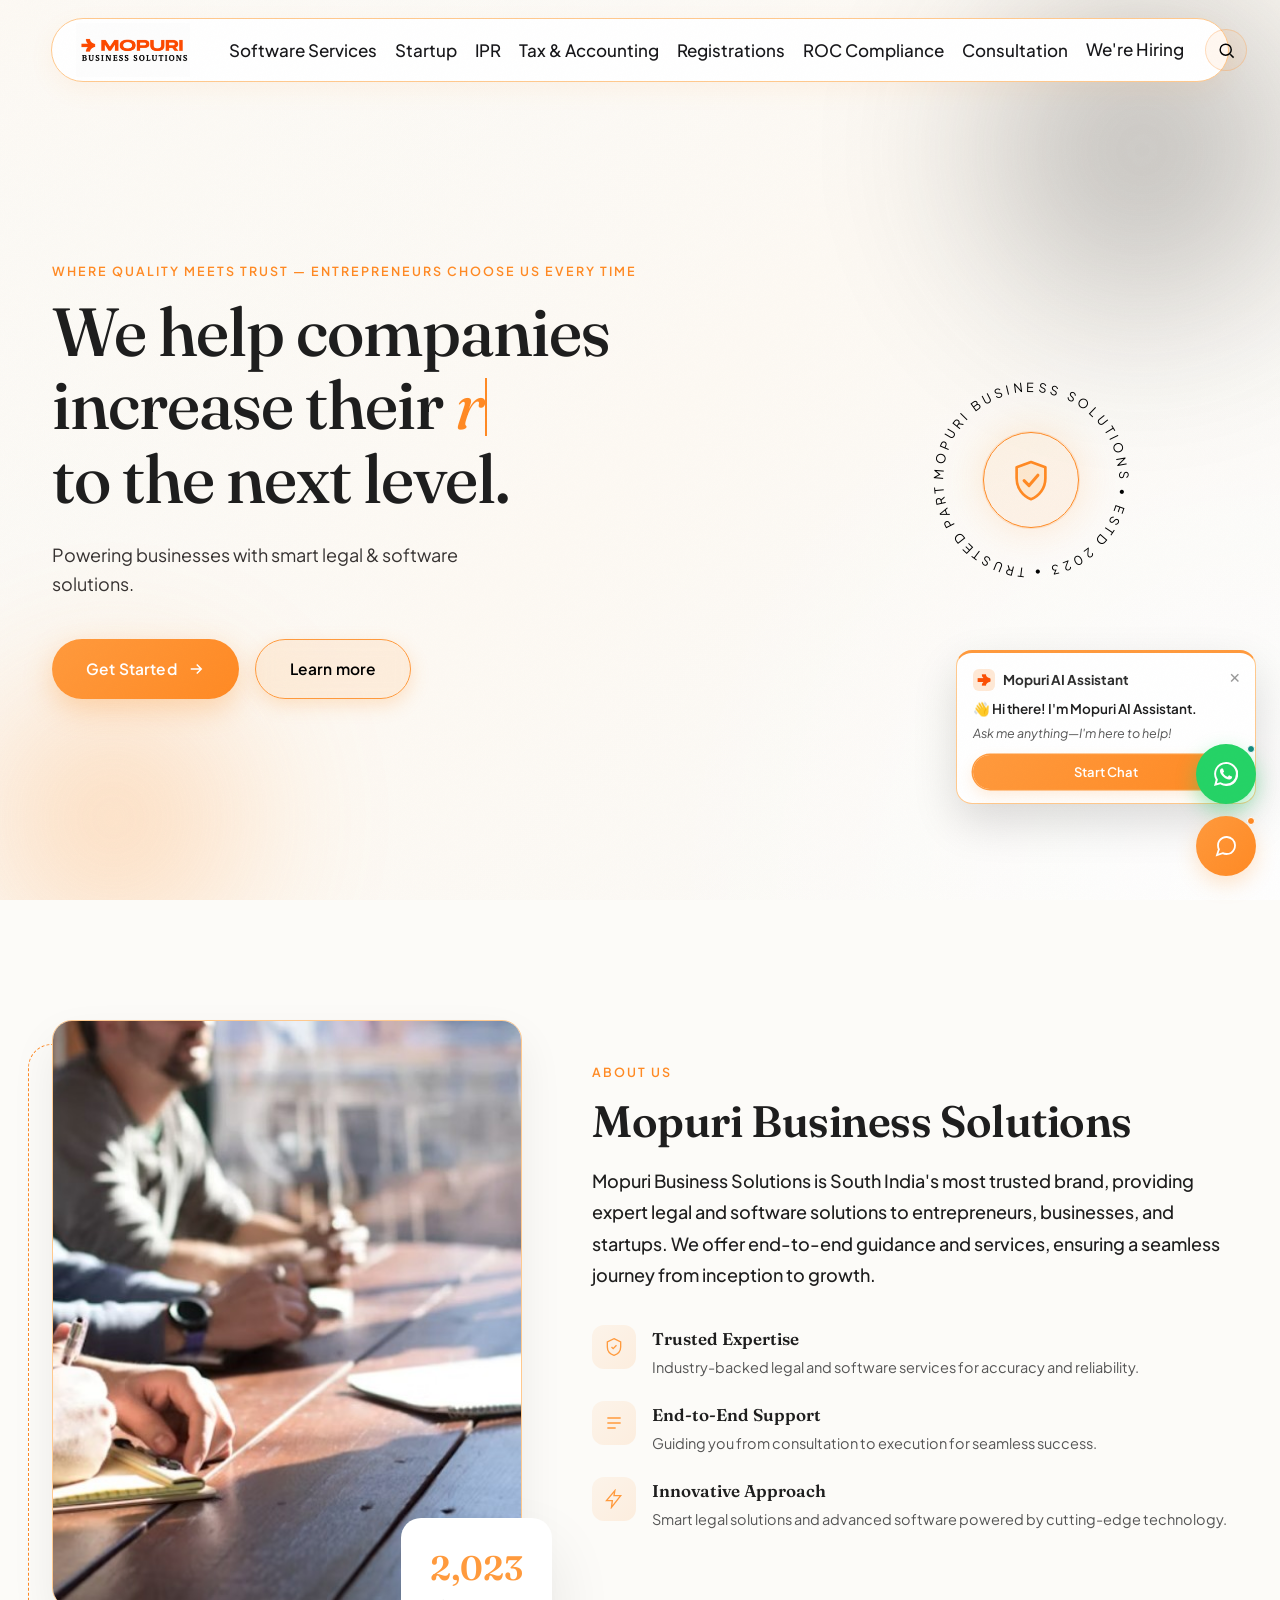
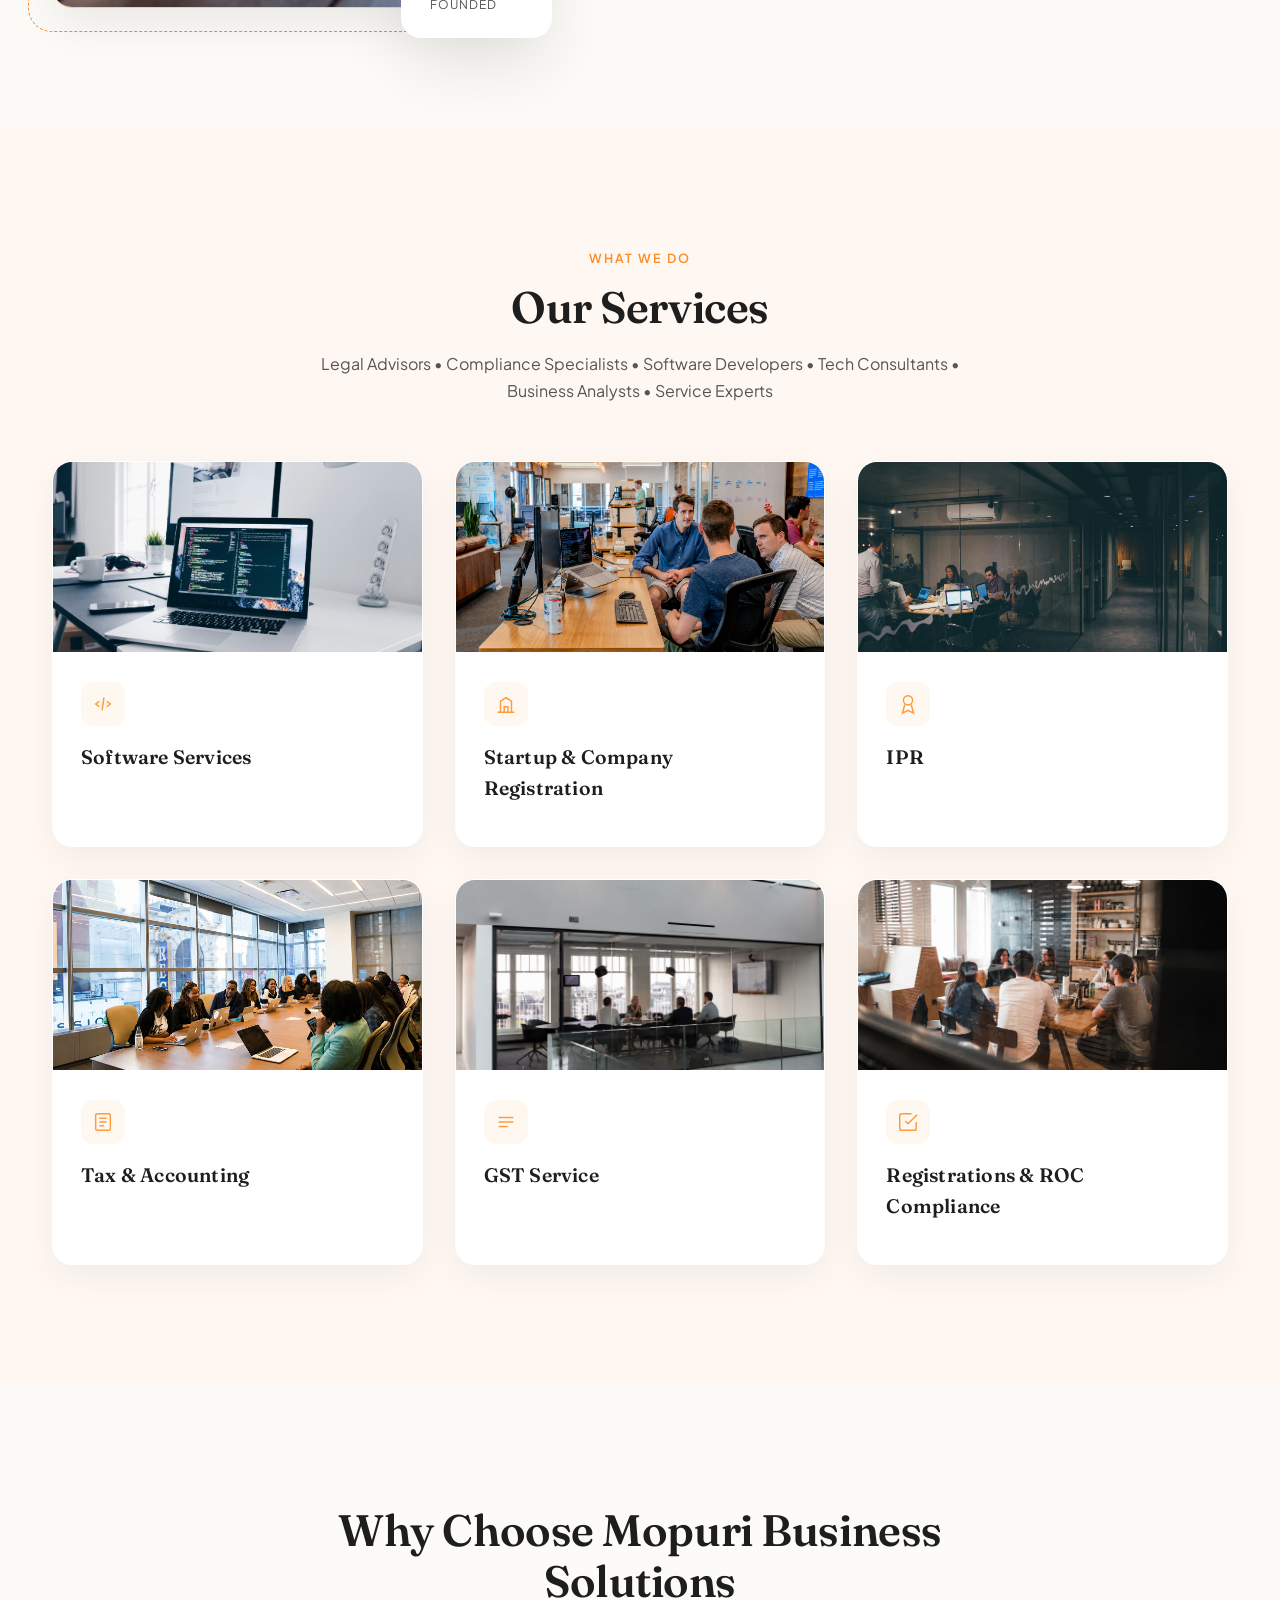
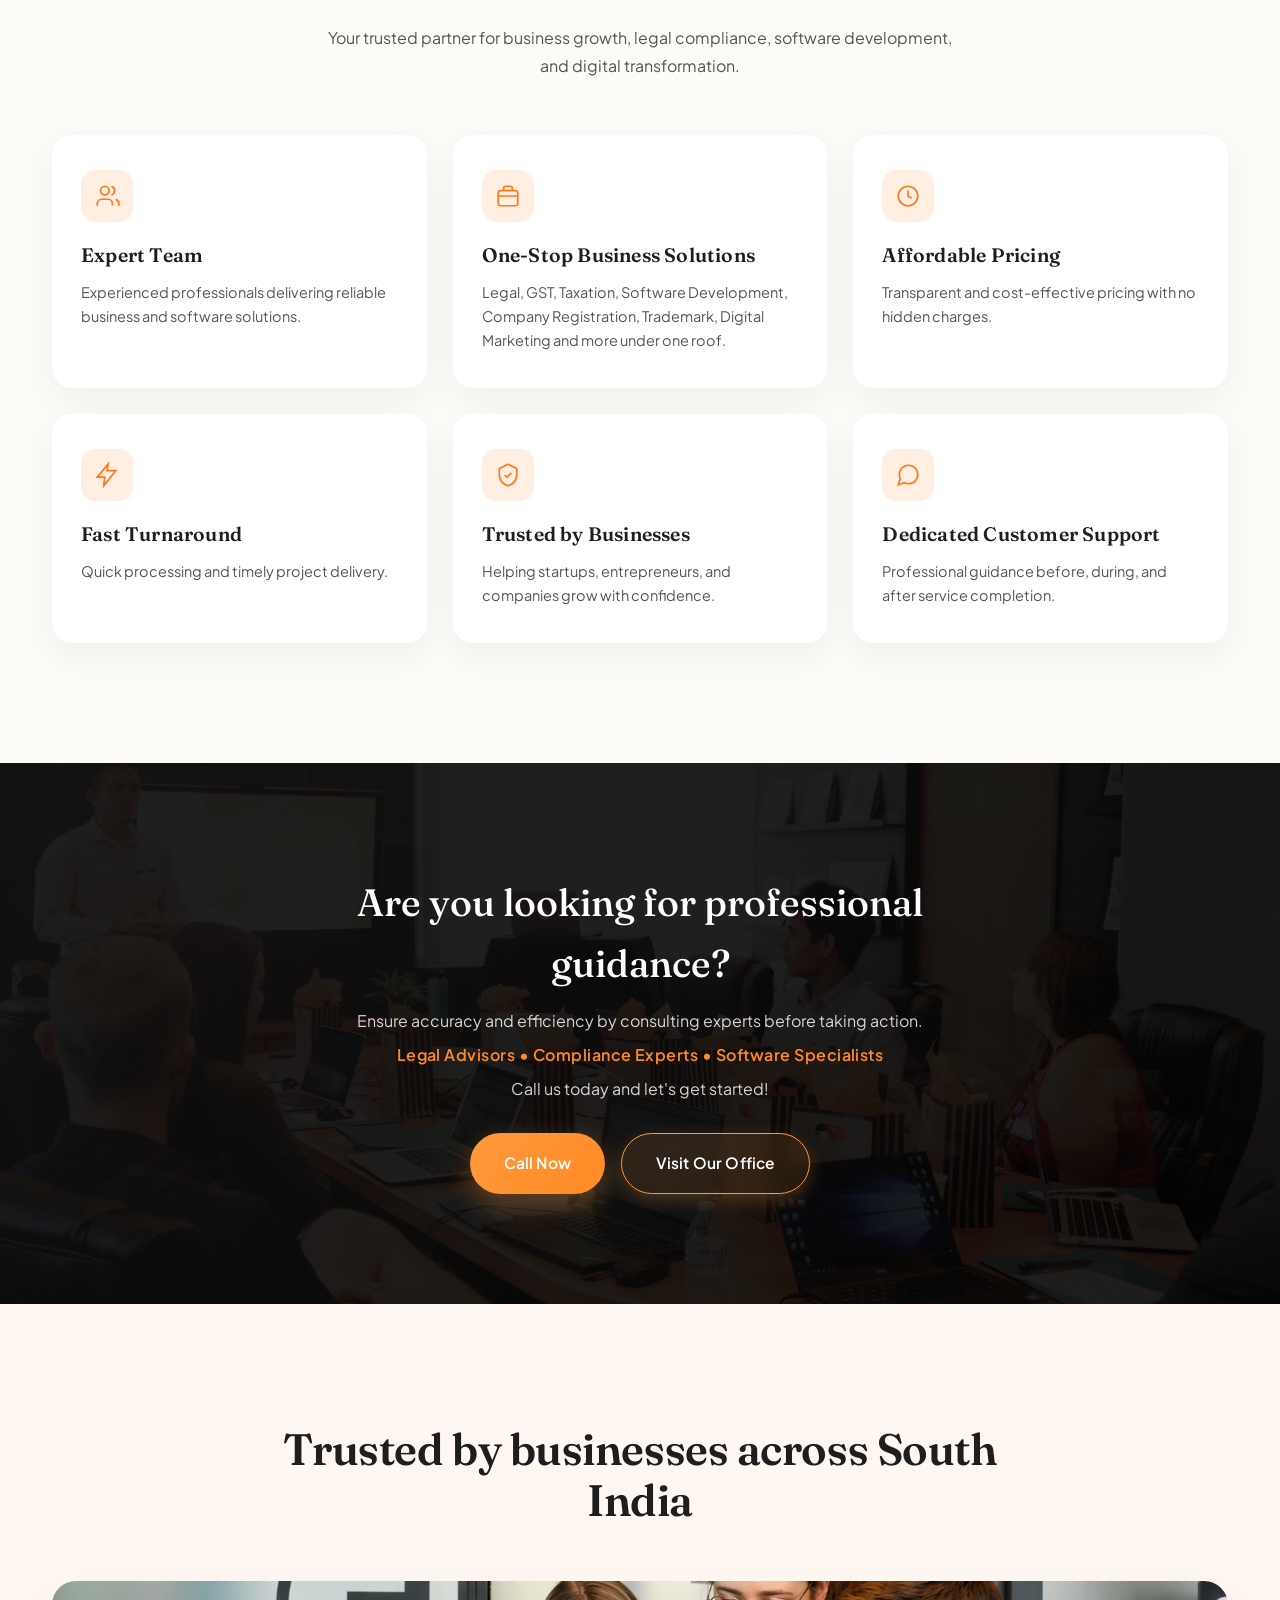
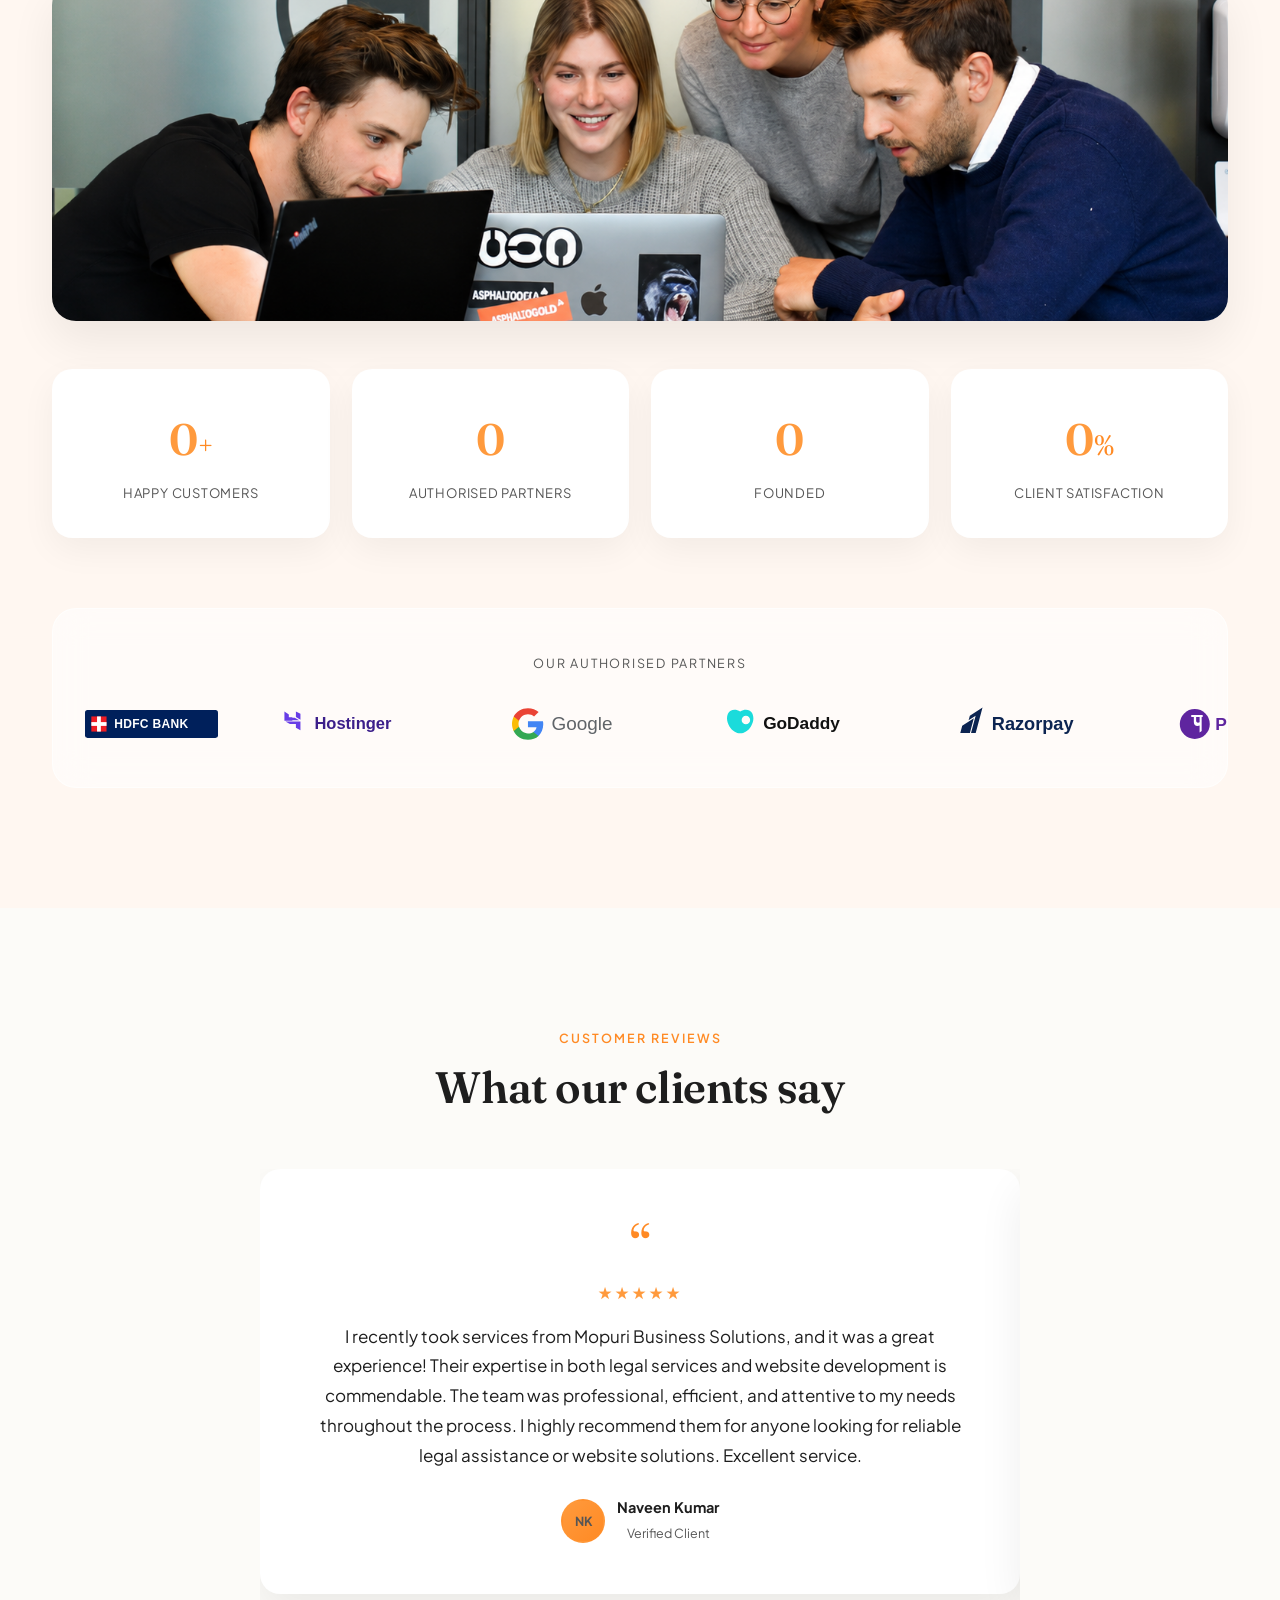
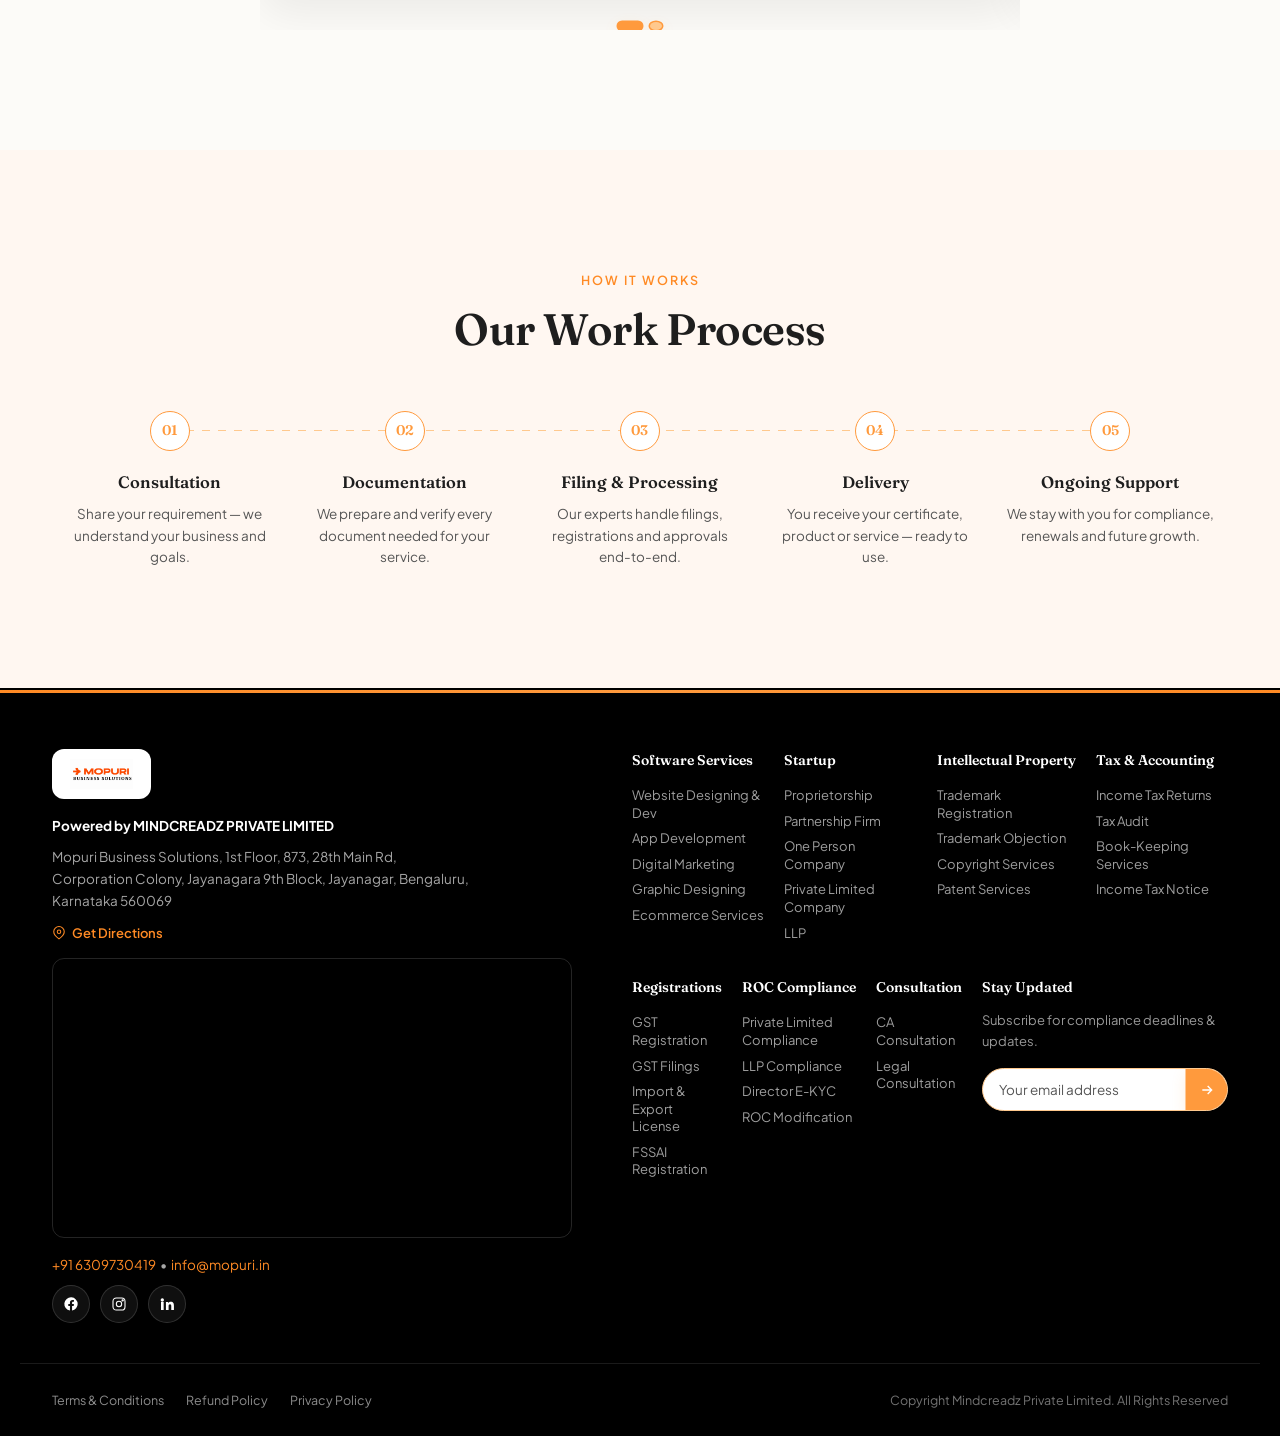
==== index.html @ 0ba3da0b "Fix website root for Vercel" ====
<!DOCTYPE html>
<html lang="en">
<head>
<meta charset="UTF-8">
<meta name="viewport" content="width=device-width, initial-scale=1.0">
<title>Mopuri Business Solutions — Legal & Software Solutions</title>
<meta name="description" content="Mopuri Business Solutions — South India's trusted brand for legal, compliance, tax, GST and software services. Powered by Mindcreadz Private Limited.">
<link rel="preconnect" href="https://fonts.googleapis.com">
<link rel="preconnect" href="https://fonts.gstatic.com" crossorigin>
<link href="https://fonts.googleapis.com/css2?family=Fraunces:opsz,wght@9..144,300;9..144,400;9..144,500;9..144,600;9..144,700&family=Plus+Jakarta+Sans:wght@300;400;500;600;700;800&display=swap" rel="stylesheet">
<link rel="icon" type="image/x-icon" href="../assets/favicon.ico">
<link rel="apple-touch-icon" href="../assets/logo-mark.png">
<meta name="theme-color" content="#ff7a00">
<link rel="stylesheet" href="../css/style.css">
<link rel="stylesheet" href="../css/premium-enhancements.css">
</head>
<body>

<!-- ============ CUSTOM CURSOR / SEAL RIPPLE LAYER ============ -->
<div class="grain-overlay" aria-hidden="true"></div>

<!-- ============ NAVBAR ============ -->
<header class="navbar" id="navbar">
  <div class="navbar-inner">
    <a href="index.html" class="brand">
      <img src="../assets/logo.png" alt="Mopuri Business Solutions" class="brand-logo">
    </a>

    <nav class="main-nav" id="mainNav">
      <ul class="nav-list">
        <li class="has-mega">
          <button class="nav-link" aria-expanded="false">Software Services</button>
          <div class="mega-panel">
            <a href="service.html?id=website-designing-development">Website Designing &amp; Development</a>
            <a href="service.html?id=app-development">App Development</a>
            <a href="service.html?id=digital-marketing">Digital Marketing</a>
            <a href="service.html?id=graphic-designing">Graphic Designing</a>
            <a href="service.html?id=ecommerce-services">Ecommerce Services</a>
          </div>
        </li>
        <li class="has-mega">
          <button class="nav-link" aria-expanded="false">Startup</button>
          <div class="mega-panel">
            <a href="service.html?id=proprietorship">Proprietorship</a>
            <a href="service.html?id=partnership-firm">Partnership Firm</a>
            <a href="service.html?id=one-person-company">One Person Company</a>
            <a href="service.html?id=private-limited-company">Private Limited Company</a>
            <a href="service.html?id=limited-liability-partnership-llp">Limited Liability Partnership (LLP)</a>
            <a href="service.html?id=public-limited-company">Public Limited Company</a>
            <a href="service.html?id=nidhi-limited-company">Nidhi Limited Company</a>
            <a href="service.html?id=section-8-company">Section 8 Company</a>
            <a href="service.html?id=ngo-registration">NGO Registration</a>
            <a href="service.html?id=indian-subsidiary-company">Indian Subsidiary Company</a>
          </div>
        </li>
        <li class="has-mega">
          <button class="nav-link" aria-expanded="false">IPR</button>
          <div class="mega-panel">
            <a href="service.html?id=trademark-registration">Trademark Registration</a>
            <a href="service.html?id=trademark-objection">Trademark Objection</a>
            <a href="service.html?id=trademark-hearing">Trademark Hearing</a>
            <a href="service.html?id=trademark-opposition">Trademark Opposition</a>
            <a href="service.html?id=trademark-legal-certificate">Trademark Legal Certificate</a>
            <a href="service.html?id=copyright-services">Copyright Services</a>
            <a href="service.html?id=design-services">Design Services</a>
            <a href="service.html?id=patent-services">Patent Services</a>
          </div>
        </li>
        <li class="has-mega">
          <button class="nav-link" aria-expanded="false">Tax &amp; Accounting</button>
          <div class="mega-panel">
            <a href="service.html?id=income-tax-returns">Income Tax Returns</a>
            <a href="service.html?id=form-itr-1-form-16">Form ITR 1 (Form 16)</a>
            <a href="service.html?id=form-itr-2-directors-huf">Form ITR 2 (Directors / HUF)</a>
            <a href="service.html?id=form-itr-3-proprietor-other">Form ITR 3 (Proprietor/Other)</a>
            <a href="service.html?id=form-itr-4-professional-commission-other">Form ITR 4 (Professional/Commission)</a>
            <a href="service.html?id=form-itr-5-partnership-llp">Form ITR 5 (Partnership/LLP)</a>
            <a href="service.html?id=form-itr-6-company">Form ITR 6 (Company)</a>
            <a href="service.html?id=tax-audit">Tax Audit</a>
            <a href="service.html?id=financial-preparation">Financial Preparation</a>
            <a href="service.html?id=book-keeping-services">Book-Keeping Services</a>
            <a href="service.html?id=income-tax-notice">Income Tax Notice</a>
          </div>
        </li>
        <li class="has-mega">
          <button class="nav-link" aria-expanded="false">Registrations</button>
          <div class="mega-panel">
            <a href="service.html?id=gst-registration">GST Registration</a>
            <a href="service.html?id=gst-filings">GST Filings</a>
            <a href="service.html?id=import-export-license">Import &amp; Export License</a>
            <a href="service.html?id=fssai-registration-foscos">FSSAI Registration (FoSCoS)</a>
            <a href="service.html?id=fssai-state-license-foscos">FSSAI State License (FoSCoS)</a>
            <a href="service.html?id=fssai-central-license-foscos">FSSAI Central License (FoSCoS)</a>
            <a href="service.html?id=fssai-modification-foscos">FSSAI Modification (FoSCoS)</a>
            <a href="service.html?id=fssai-renewal-foscos">FSSAI Renewal (FoSCoS)</a>
            <a href="service.html?id=epf-registration-compliance">EPF Registration / Compliance</a>
            <a href="service.html?id=esi-registration-compliance">ESI Registration / Compliance</a>
          </div>
        </li>
        <li class="has-mega">
          <button class="nav-link" aria-expanded="false">ROC Compliance</button>
          <div class="mega-panel">
            <a href="service.html?id=private-limited-compliance">Private Limited Compliance</a>
            <a href="service.html?id=llp-compliance">LLP Compliance</a>
            <a href="service.html?id=public-limited-compliance">Public Limited Compliance</a>
            <a href="service.html?id=section-8-compliance">Section 8 Compliance</a>
            <a href="service.html?id=director-e-kyc-dir-3">Director E-KYC (DIR 3)</a>
            <a href="service.html?id=roc-modification">ROC Modification</a>
            <a href="service.html?id=share-transfer">Share Transfer</a>
          </div>
        </li>
        <li class="has-mega">
          <button class="nav-link" aria-expanded="false">Consultation</button>
          <div class="mega-panel">
            <a href="service.html?id=ca-consultation">CA Consultation</a>
            <a href="service.html?id=legal-consultation">Legal Consultation</a>
          </div>
        </li>
        <li class="nav-item-plain">
          <a href="careers.html" class="nav-link nav-link-plain">We're Hiring</a>
        </li>
      </ul>
    </nav>

    <div class="navbar-right">
      <button class="search-toggle" id="searchToggle" aria-label="Open search">
        <svg viewBox="0 0 24 24" width="19" height="19" fill="none" stroke="currentColor" stroke-width="1.8"><circle cx="11" cy="11" r="7"/><path d="M21 21l-4.3-4.3"/></svg>
      </button>
      <button class="hamburger" id="hamburger" aria-label="Open menu">
        <span></span><span></span><span></span>
      </button>
    </div>
  </div>

  <div class="search-panel" id="searchPanel">
    <div class="search-panel-inner">
      <svg viewBox="0 0 24 24" width="20" height="20" fill="none" stroke="currentColor" stroke-width="1.8"><circle cx="11" cy="11" r="7"/><path d="M21 21l-4.3-4.3"/></svg>
      <input type="text" id="searchInput" placeholder="Search services — GST, Trademark, Company Registration…" autocomplete="off">
      <button class="search-close" id="searchClose" aria-label="Close search">&times;</button>
    </div>
    <div class="search-results" id="searchResults"></div>
  </div>
</header>
<!-- ============ MOBILE NAV ============ -->
<div class="mobile-nav" id="mobileNav">
  <div class="mobile-nav-inner" id="mobileNavInner"></div>
</div>
<div class="nav-scrim" id="navScrim"></div>

<main>

<!-- ============ HERO ============ -->
<section class="hero" id="hero">
  <div class="hero-bg">
    <div class="hero-scrim"></div>
    <svg class="blueprint-grid" aria-hidden="true"><defs><pattern id="grid" width="42" height="42" patternUnits="userSpaceOnUse"><path d="M 42 0 L 0 0 0 42" fill="none" stroke="rgba(255,255,255,0.06)" stroke-width="1"/></pattern></defs><rect width="100%" height="100%" fill="url(#grid)"/></svg>
    <div class="blob blob-1"></div>
    <div class="blob blob-2"></div>
    <div class="particles" id="particles"></div>
  </div>

  <div class="hero-content">
    <div class="hero-text">
      <p class="eyebrow reveal-up" data-delay="0">Where quality meets trust — entrepreneurs choose us every time</p>
      <h1 class="hero-headline">
        <span class="line reveal-up" data-delay="1">We help companies</span>
        <span class="line reveal-up" data-delay="2">increase their <em><span id="typewriterWord" class="typewriter-word"></span><span class="typewriter-cursor" aria-hidden="true"></span></em></span>
        <span class="line reveal-up" data-delay="3">to the next level.</span>
      </h1>
      <p class="hero-sub reveal-up" data-delay="4">Powering businesses with smart legal &amp; software solutions.</p>
      <div class="hero-actions reveal-up" data-delay="5">
        <a href="get-started.html" class="btn btn-primary btn-lg" data-magnetic>
          <span>Get Started</span>
          <svg viewBox="0 0 24 24" width="18" height="18" fill="none" stroke="currentColor" stroke-width="2"><path d="M5 12h14M13 6l6 6-6 6"/></svg>
        </a>
        <a href="#about" class="btn btn-ghost btn-lg" style="color:#000000;"data-magnetic>Learn more</a>
      </div>
    </div>

    <div class="hero-seal reveal-up" data-delay="3" aria-hidden="true">
      <svg class="seal-ring" viewBox="0 0 220 220">
        <defs><path id="sealCircle" d="M110,110 m-88,0 a88,88 0 1,1 176,0 a88,88 0 1,1 -176,0"/></defs>
        <text font-size="12.6" letter-spacing="3.6" fill="#000000">
          <textPath href="#sealCircle">MOPURI BUSINESS SOLUTIONS &#8226; ESTD 2023 &#8226; TRUSTED PARTNER &#8226;</textPath>
        </text>
      </svg>
      <div class="seal-center">
        <svg class="seal-mark" viewBox="0 0 24 24" fill="none" aria-hidden="true">
          <path d="M12 2.6 4.5 5.4v5.7c0 5.1 3.2 9.4 7.5 10.9 4.3-1.5 7.5-5.8 7.5-10.9V5.4L12 2.6Z" stroke="currentColor" stroke-width="1.4" stroke-linejoin="round" fill="rgba(255,157,45,0.12)"/>
          <path d="M8.4 12.3 11 14.9l4.6-5.4" stroke="currentColor" stroke-width="1.6" stroke-linecap="round" stroke-linejoin="round"/>
        </svg>
      </div>
    </div>
  </div>
</section>

<!-- ============ ABOUT ============ -->
<section class="about section" id="about">
  <div class="container about-grid">
    <div class="about-media">
      <div class="about-card about-card-main reveal-up">
        <img src="../assets/about-team.jpg" alt="Mopuri Business Solutions consultant at work">
      </div>
      <div class="about-card about-card-float reveal-up" data-delay="2">
        <div class="stat-mini">
          <span class="stat-num" data-count="2023">0</span>
          <span class="stat-label">Founded</span>
        </div>
      </div>
      <div class="dotted-frame" aria-hidden="true"></div>
    </div>

    <div class="about-copy">
      <p class="eyebrow reveal-up">About us</p>
      <h2 class="section-title reveal-up">Mopuri Business Solutions</h2>
      <p class="lede reveal-up" data-delay="1">Mopuri Business Solutions is South India's most trusted brand, providing expert legal and software solutions to entrepreneurs, businesses, and startups. We offer end-to-end guidance and services, ensuring a seamless journey from inception to growth.</p>
      <div class="about-features">
        <div class="about-feature reveal-up" data-delay="1">
          <span class="feature-icon">
            <svg viewBox="0 0 24 24" width="20" height="20" fill="none" stroke="currentColor" stroke-width="1.6"><path d="M12 2l8 4v6c0 5-3.5 8.5-8 10-4.5-1.5-8-5-8-10V6l8-4z"/><path d="M9 12l2 2 4-4"/></svg>
          </span>
          <div>
            <h3>Trusted Expertise</h3>
            <p>Industry-backed legal and software services for accuracy and reliability.</p>
          </div>
        </div>
        <div class="about-feature reveal-up" data-delay="2">
          <span class="feature-icon">
            <svg viewBox="0 0 24 24" width="20" height="20" fill="none" stroke="currentColor" stroke-width="1.6"><path d="M4 12h16M4 6h16M4 18h10"/></svg>
          </span>
          <div>
            <h3>End-to-End Support</h3>
            <p>Guiding you from consultation to execution for seamless success.</p>
          </div>
        </div>
        <div class="about-feature reveal-up" data-delay="3">
          <span class="feature-icon">
            <svg viewBox="0 0 24 24" width="20" height="20" fill="none" stroke="currentColor" stroke-width="1.6"><path d="M13 2L3 14h7l-1 8 11-14h-8l1-6z"/></svg>
          </span>
          <div>
            <h3>Innovative Approach</h3>
            <p>Smart legal solutions and advanced software powered by cutting-edge technology.</p>
          </div>
        </div>
      </div>

    </div>
  </div>
</section>

<!-- ============ SERVICES ============ -->
<section class="services section" id="services">
  <div class="container">
    <div class="section-head">
      <p class="eyebrow reveal-up">What we do</p>
      <h2 class="section-title reveal-up">Our Services</h2>
      <p class="section-desc reveal-up" data-delay="1">Legal Advisors &#8226; Compliance Specialists &#8226; Software Developers &#8226; Tech Consultants &#8226; Business Analysts &#8226; Service Experts</p>
    </div>

    <div class="services-grid">
      <article id="svc-software" class="service-card reveal-up" data-delay="0" data-tilt>
        <a href="service.html?id=website-designing-development" class="service-card-link" aria-label="Software Services — view details">
          <div class="service-card-img">
            <img src="../assets/software.jpg" alt="Software development services">
          </div>
          <div class="service-card-body">
            <span class="service-icon">
              <svg viewBox="0 0 24 24" width="22" height="22" fill="none" stroke="currentColor" stroke-width="1.6"><path d="M8 9l-4 3 4 3M16 9l4 3-4 3M13 5l-2 14"/></svg>
            </span>
            <h3>Software Services</h3>
          </div>
        </a>
      </article>

      <article id="svc-startup" class="service-card reveal-up" data-delay="1" data-tilt>
        <a href="service.html?id=private-limited-company" class="service-card-link" aria-label="Startup &amp; Company Registration — view details">
          <div class="service-card-img">
            <img src="../assets/software-services.png" alt="Startup and company registration">
          </div>
          <div class="service-card-body">
            <span class="service-icon">
              <svg viewBox="0 0 24 24" width="22" height="22" fill="none" stroke="currentColor" stroke-width="1.6"><path d="M3 21h18M6 21V9l6-4 6 4v12M10 21v-6h4v6"/></svg>
            </span>
            <h3>Startup &amp; Company Registration</h3>
          </div>
        </a>
      </article>

      <article id="svc-ipr" class="service-card reveal-up" data-delay="2" data-tilt>
        <a href="service.html?id=trademark-registration" class="service-card-link" aria-label="IPR — view details">
          <div class="service-card-img">
            <img src="../assets/startup-registration.jpg" alt="Intellectual property services">
          </div>
          <div class="service-card-body">
            <span class="service-icon">
              <svg viewBox="0 0 24 24" width="22" height="22" fill="none" stroke="currentColor" stroke-width="1.6"><circle cx="12" cy="8" r="5"/><path d="M8.5 12.5L6 22l6-3 6 3-2.5-9.5"/></svg>
            </span>
            <h3>IPR</h3>
          </div>
        </a>
      </article>

      <article id="svc-tax" class="service-card reveal-up" data-delay="0" data-tilt>
        <a href="service.html?id=income-tax-returns" class="service-card-link" aria-label="Tax &amp; Accounting — view details">
          <div class="service-card-img">
            <img src="../assets/IP.png" alt="Tax and accounting services">
          </div>
          <div class="service-card-body">
            <span class="service-icon">
              <svg viewBox="0 0 24 24" width="22" height="22" fill="none" stroke="currentColor" stroke-width="1.6"><rect x="4" y="3" width="16" height="18" rx="1.5"/><path d="M8 8h8M8 12h8M8 16h5"/></svg>
            </span>
            <h3>Tax &amp; Accounting</h3>
          </div>
        </a>
      </article>

      <article id="svc-gst" class="service-card reveal-up" data-delay="1" data-tilt>
        <a href="service.html?id=gst-registration" class="service-card-link" aria-label="GST Service — view details">
          <div class="service-card-img">
            <img src="../assets/service-card.png" alt="GST service">
          </div>
          <div class="service-card-body">
            <span class="service-icon">
              <svg viewBox="0 0 24 24" width="22" height="22" fill="none" stroke="currentColor" stroke-width="1.6"><path d="M4 7h16M4 12h16M4 17h10"/></svg>
            </span>
            <h3>GST Service</h3>
          </div>
        </a>
      </article>

      <article id="svc-registrations" class="service-card reveal-up" data-delay="2" data-tilt>
        <a href="service.html?id=private-limited-compliance" class="service-card-link" aria-label="Registrations &amp; ROC Compliance — view details">
          <div class="service-card-img">
            <img src="../assets/service.card1.png" alt="ROC compliance and registrations">
          </div>
          <div class="service-card-body">
            <span class="service-icon">
              <svg viewBox="0 0 24 24" width="22" height="22" fill="none" stroke="currentColor" stroke-width="1.6"><path d="M9 11l3 3L22 4"/><path d="M21 12v7a2 2 0 01-2 2H5a2 2 0 01-2-2V5a2 2 0 012-2h11"/></svg>
            </span>
            <h3>Registrations &amp; ROC Compliance</h3>
          </div>
        </a>
      </article>
    </div>
  </div>
</section>

<!-- ============ WHY CHOOSE US ============ -->
<section class="why-choose section" id="why-choose">
  <div class="container">
    <div class="section-head">
      <h2 class="section-title reveal-up">Why Choose Mopuri Business Solutions</h2>
      <p class="section-desc reveal-up" data-delay="1">Your trusted partner for business growth, legal compliance, software development, and digital transformation.</p>
    </div>

    <div class="why-choose-grid">
      <div class="why-choose-card reveal-up" data-delay="0">
        <span class="why-choose-icon">
          <svg viewBox="0 0 24 24" width="26" height="26" fill="none" stroke="currentColor" stroke-width="1.6"><path d="M17 21v-2a4 4 0 00-4-4H7a4 4 0 00-4 4v2"/><circle cx="10" cy="7" r="4"/><path d="M23 21v-2a4 4 0 00-3-3.87"/><path d="M16 3.13a4 4 0 010 7.75"/></svg>
        </span>
        <h3>Expert Team</h3>
        <p>Experienced professionals delivering reliable business and software solutions.</p>
      </div>

      <div class="why-choose-card reveal-up" data-delay="1">
        <span class="why-choose-icon">
          <svg viewBox="0 0 24 24" width="26" height="26" fill="none" stroke="currentColor" stroke-width="1.6"><rect x="3" y="7" width="18" height="14" rx="2"/><path d="M8 7V5a2 2 0 012-2h4a2 2 0 012 2v2"/><path d="M3 12h18"/></svg>
        </span>
        <h3>One-Stop Business Solutions</h3>
        <p>Legal, GST, Taxation, Software Development, Company Registration, Trademark, Digital Marketing and more under one roof.</p>
      </div>

      <div class="why-choose-card reveal-up" data-delay="2">
        <span class="why-choose-icon">
          <svg viewBox="0 0 24 24" width="26" height="26" fill="none" stroke="currentColor" stroke-width="1.6"><circle cx="12" cy="12" r="9"/><path d="M12 7v5l3.5 2"/></svg>
        </span>
        <h3>Affordable Pricing</h3>
        <p>Transparent and cost-effective pricing with no hidden charges.</p>
      </div>

      <div class="why-choose-card reveal-up" data-delay="3">
        <span class="why-choose-icon">
          <svg viewBox="0 0 24 24" width="26" height="26" fill="none" stroke="currentColor" stroke-width="1.6"><path d="M13 2L3 14h7l-1 8 11-14h-8l1-6z"/></svg>
        </span>
        <h3>Fast Turnaround</h3>
        <p>Quick processing and timely project delivery.</p>
      </div>

      <div class="why-choose-card reveal-up" data-delay="4">
        <span class="why-choose-icon">
          <svg viewBox="0 0 24 24" width="26" height="26" fill="none" stroke="currentColor" stroke-width="1.6"><path d="M12 2l8 4v6c0 5-3.5 8.5-8 10-4.5-1.5-8-5-8-10V6l8-4z"/><path d="M9 12l2 2 4-4"/></svg>
        </span>
        <h3>Trusted by Businesses</h3>
        <p>Helping startups, entrepreneurs, and companies grow with confidence.</p>
      </div>

      <div class="why-choose-card reveal-up" data-delay="5">
        <span class="why-choose-icon">
          <svg viewBox="0 0 24 24" width="26" height="26" fill="none" stroke="currentColor" stroke-width="1.6"><path d="M21 11.5a8.38 8.38 0 01-.9 3.8 8.5 8.5 0 01-7.6 4.7 8.38 8.38 0 01-3.8-.9L3 21l1.9-5.7a8.38 8.38 0 01-.9-3.8 8.5 8.5 0 014.7-7.6 8.38 8.38 0 013.8-.9h.5a8.48 8.48 0 018 8v.5z"/></svg>
        </span>
        <h3>Dedicated Customer Support</h3>
        <p>Professional guidance before, during, and after service completion.</p>
      </div>
    </div>
  </div>
</section>

<!-- ============ CTA STRIP ============ -->
<section class="cta-strip" id="consultation">
  <div class="cta-strip-bg">
    <img src="../assets/consultation.jpg" alt="">
  </div>
  <div class="container cta-strip-content">
    <h2 class="reveal-up">Are you looking for professional guidance?</h2>
    <p class="reveal-up" data-delay="1">Ensure accuracy and efficiency by consulting experts before taking action.</p>
    <p class="cta-strip-tags reveal-up" data-delay="2">Legal Advisors &#8226; Compliance Experts &#8226; Software Specialists</p>
    <p class="cta-strip-note reveal-up" data-delay="3">Call us today and let's get started!</p>
    <div class="cta-strip-actions reveal-up" data-delay="4">
      <a href="tel:+916309730419" class="btn btn-primary btn-lg" data-magnetic>Call Now</a>
      <a href="https://www.google.com/maps/dir/?api=1&destination=Mopuri+Business+Solutions+1st+Floor+873+28th+Main+Rd+Corporation+Colony+Jayanagara+9th+Block+Jayanagar+Bengaluru+Karnataka+560069" target="_blank" rel="noopener" class="btn btn-ghost btn-lg" data-magnetic>Visit Our Office</a>
    </div>
</section>

<!-- ============ WHY CHOOSE US / STATS ============ -->
<section class="why section" id="why">
  <div class="container">
    <div class="section-head">
      <h2 class="section-title reveal-up">Trusted by businesses across South India</h2>
    </div>

    <div class="why-media reveal-up" data-delay="1">
      <img src="../assets/why.png" alt="Mopuri Business Solutions team working with clients">
    </div>

    <div class="stats-row">
      <div class="stat-card reveal-up" data-delay="0">
        <span class="stat-num" data-count="500">0</span><span class="stat-plus">+</span>
        <span class="stat-label">Happy Customers</span>
      </div>
      <div class="stat-card reveal-up" data-delay="1">
        <span class="stat-num" data-count="12">0</span>
        <span class="stat-label">Authorised Partners</span>
      </div>
      <div class="stat-card reveal-up" data-delay="2">
        <span class="stat-num" data-count="2023">0</span>
        <span class="stat-label">Founded</span>
      </div>
      <div class="stat-card reveal-up" data-delay="3">
        <span class="stat-num" data-count="98">0</span><span class="stat-plus">%</span>
        <span class="stat-label">Client Satisfaction</span>
      </div>
    </div>

    <div class="partners-marquee reveal-up" data-delay="1">
      <p class="partners-label">Our Authorised Partners</p>
      <div class="marquee-track" id="marqueeTrack">
        <span class="partner-chip"><img class="partner-logo" src="../assets/hdfcbank.svg" alt="HDFC Bank"></span>
        <span class="partner-chip"><img class="partner-logo" src="../assets/hostinger.svg" alt="Hostinger"></span>
        <span class="partner-chip"><img class="partner-logo" src="../assets/google.svg" alt="Google"></span>
        <span class="partner-chip"><img class="partner-logo" src="../assets/godaddy.svg" alt="GoDaddy"></span>
        <span class="partner-chip"><img class="partner-logo" src="../assets/razorpay.svg" alt="Razorpay"></span>
        <span class="partner-chip"><img class="partner-logo" src="../assets/phonepe.svg" alt="PhonePe"></span>
        <span class="partner-chip"><img class="partner-logo" src="../assets/nkghr.svg" alt="NKG HR"></span>
        <span class="partner-chip"><img class="partner-logo" src="../assets/theonestop.svg" alt="The One Stop"></span>
        <span class="partner-chip"><img class="partner-logo" src="../assets/finchefindia.svg" alt="FinChef India"></span>
        <span class="partner-chip"><img class="partner-logo" src="../assets/emudhra.svg" alt="eMudra"></span>
        <span class="partner-chip"><img class="partner-logo" src="../assets/idfcfirstbank.svg" alt="IDFC First Bank"></span>
      </div>
    </div>
  </div>
</section>

<!-- ============ TESTIMONIALS ============ -->
<section class="testimonials section" id="testimonials">
  <div class="container">
    <div class="section-head">
      <p class="eyebrow reveal-up">Customer Reviews</p>
      <h2 class="section-title reveal-up">What our clients say</h2>
    </div>

    <div class="testimonial-carousel" id="testimonialCarousel">
      <div class="testimonial-track" id="testimonialTrack">
        <div class="testimonial-card">
          <span class="quote-icon" aria-hidden="true">&#8220;</span>
          <div class="stars">&#9733;&#9733;&#9733;&#9733;&#9733;</div>
          <p>I recently took services from Mopuri Business Solutions, and it was a great experience! Their expertise in both legal services and website development is commendable. The team was professional, efficient, and attentive to my needs throughout the process. I highly recommend them for anyone looking for reliable legal assistance or website solutions. Excellent service.</p>
          <div class="testimonial-person">
            <span class="avatar-ring">NK</span>
            <div>
              <strong>Naveen Kumar</strong>
              <span>Verified Client</span>
            </div>
          </div>
        </div>
        <div class="testimonial-card">
          <span class="quote-icon" aria-hidden="true">&#8220;</span>
          <div class="stars">&#9733;&#9733;&#9733;&#9733;&#9733;</div>
          <p>I highly recommend this service! The reviews helped me make informed decisions for my business.</p>
          <div class="testimonial-person">
            <span class="avatar-ring">P</span>
            <div>
              <strong>Pavan</strong>
              <span>Verified Client</span>
            </div>
          </div>
        </div>
      </div>
      <div class="carousel-dots" id="carouselDots"></div>
    </div>
  </div>
</section>

<!-- ============ WORK PROCESS ============ -->
<section class="process section" id="process">
  <div class="container">
    <div class="section-head">
      <p class="eyebrow reveal-up">How it works</p>
      <h2 class="section-title reveal-up">Our Work Process</h2>
    </div>

    <div class="process-timeline">
      <div class="process-step reveal-up" data-delay="0">
        <span class="process-num">01</span>
        <h3>Consultation</h3>
        <p>Share your requirement — we understand your business and goals.</p>
      </div>
      <div class="process-step reveal-up" data-delay="1">
        <span class="process-num">02</span>
        <h3>Documentation</h3>
        <p>We prepare and verify every document needed for your service.</p>
      </div>
      <div class="process-step reveal-up" data-delay="2">
        <span class="process-num">03</span>
        <h3>Filing &amp; Processing</h3>
        <p>Our experts handle filings, registrations and approvals end-to-end.</p>
      </div>
      <div class="process-step reveal-up" data-delay="3">
        <span class="process-num">04</span>
        <h3>Delivery</h3>
        <p>You receive your certificate, product or service — ready to use.</p>
      </div>
      <div class="process-step reveal-up" data-delay="4">
        <span class="process-num">05</span>
        <h3>Ongoing Support</h3>
        <p>We stay with you for compliance, renewals and future growth.</p>
      </div>
    </div>
  </div>
</section>

<span id="signup" class="anchor-offset" aria-hidden="true"></span>

</main>

<!-- ============ FOOTER ============ -->
<footer class="footer">
  <div class="footer-gradient-divider"></div>
  <div class="container footer-top">
    <div class="footer-brand">
      <a href="index.html" class="footer-logo-badge" aria-label="Mopuri Business Solutions — Home">
        <img src="../assets/logo.png" alt="Mopuri Business Solutions" class="footer-logo">
      </a>
      <p><strong>Powered by MINDCREADZ PRIVATE LIMITED</strong></p>
      <p class="footer-address">Mopuri Business Solutions, 1st Floor, 873, 28th Main Rd, Corporation Colony, Jayanagara 9th Block, Jayanagar, Bengaluru, Karnataka 560069</p>
      <a class="footer-directions-link" href="https://www.google.com/maps/dir/?api=1&destination=Mopuri+Business+Solutions+1st+Floor+873+28th+Main+Rd+Corporation+Colony+Jayanagara+9th+Block+Jayanagar+Bengaluru+Karnataka+560069" target="_blank" rel="noopener">
        <svg viewBox="0 0 24 24" width="14" height="14" fill="none" stroke="currentColor" stroke-width="1.8"><path d="M21 10c0 6-9 12-9 12s-9-6-9-12a9 9 0 0118 0z"/><circle cx="12" cy="10" r="3"/></svg>
        Get Directions
      </a>
      <div class="footer-map">
        <iframe
          src="https://www.google.com/maps?q=Mopuri+Business+Solutions,1st+Floor,873,28th+Main+Rd,Corporation+Colony,Jayanagara+9th+Block,Jayanagar,Bengaluru,Karnataka+560069&output=embed"
          title="Mopuri Business Solutions office location on Google Maps"
          loading="lazy"
          referrerpolicy="no-referrer-when-downgrade"
          allowfullscreen>
        </iframe>
      </div>
      <p class="footer-contacts"><a href="tel:+916309730419">+91 6309730419</a> &nbsp;&#8226;&nbsp; <a href="mailto:info@mopuri.in">info@mopuri.in</a></p>
      <div class="social-row">
        <a href="https://www.facebook.com/profile.php?id=61572897300471" target="_blank" rel="noopener" aria-label="Facebook" class="social-icon"><svg viewBox="0 0 24 24" width="16" height="16" fill="currentColor"><path d="M22 12a10 10 0 10-11.6 9.9v-7H7.9V12h2.5V9.8c0-2.5 1.5-3.9 3.8-3.9 1.1 0 2.2.2 2.2.2v2.4h-1.2c-1.2 0-1.6.8-1.6 1.6V12h2.8l-.4 2.9h-2.4v7A10 10 0 0022 12z"/></svg></a>
        <a href="https://www.instagram.com/mopuri_business_solutions/" target="_blank" rel="noopener" aria-label="Instagram" class="social-icon"><svg viewBox="0 0 24 24" width="16" height="16" fill="none" stroke="currentColor" stroke-width="1.6"><rect x="3" y="3" width="18" height="18" rx="5"/><circle cx="12" cy="12" r="4"/><circle cx="17.5" cy="6.5" r="1"/></svg></a>
        <a href="https://www.linkedin.com/in/mopuri-business-solutions-87264a297" target="_blank" rel="noopener" aria-label="LinkedIn" class="social-icon"><svg viewBox="0 0 24 24" width="16" height="16" fill="currentColor"><path d="M4.98 3.5a2.5 2.5 0 11-.02 5 2.5 2.5 0 01.02-5zM3 8.98h4v12H3v-12zm7 0h3.8v1.64h.05c.53-1 1.83-2.06 3.77-2.06 4.03 0 4.78 2.66 4.78 6.12v6.3h-4v-5.59c0-1.33-.02-3.05-1.86-3.05-1.86 0-2.15 1.45-2.15 2.95v5.69h-4v-12z"/></svg></a>
      </div>
    </div>

    <div class="footer-links-grid">
      <div class="footer-links-row footer-links-row-1">
        <div class="footer-col">
          <h4>Software Services</h4>
          <a href="service.html?id=website-designing-development">Website Designing &amp; Dev</a>
          <a href="service.html?id=app-development">App Development</a>
          <a href="service.html?id=digital-marketing">Digital Marketing</a>
          <a href="service.html?id=graphic-designing">Graphic Designing</a>
          <a href="service.html?id=ecommerce-services">Ecommerce Services</a>
        </div>

        <div class="footer-col">
          <h4>Startup</h4>
          <a href="service.html?id=proprietorship">Proprietorship</a>
          <a href="service.html?id=partnership-firm">Partnership Firm</a>
          <a href="service.html?id=one-person-company">One Person Company</a>
          <a href="service.html?id=private-limited-company">Private Limited Company</a>
          <a href="service.html?id=limited-liability-partnership-llp">LLP</a>
        </div>

        <div class="footer-col">
          <h4>Intellectual Property</h4>
          <a href="service.html?id=trademark-registration">Trademark Registration</a>
          <a href="service.html?id=trademark-objection">Trademark Objection</a>
          <a href="service.html?id=copyright-services">Copyright Services</a>
          <a href="service.html?id=patent-services">Patent Services</a>
        </div>

        <div class="footer-col">
          <h4>Tax &amp; Accounting</h4>
          <a href="service.html?id=income-tax-returns">Income Tax Returns</a>
          <a href="service.html?id=tax-audit">Tax Audit</a>
          <a href="service.html?id=book-keeping-services">Book-Keeping Services</a>
          <a href="service.html?id=income-tax-notice">Income Tax Notice</a>
        </div>
      </div>

      <div class="footer-links-row footer-links-row-2">
        <div class="footer-col">
          <h4>Registrations</h4>
          <a href="service.html?id=gst-registration">GST Registration</a>
          <a href="service.html?id=gst-filings">GST Filings</a>
          <a href="service.html?id=import-export-license">Import &amp; Export License</a>
          <a href="service.html?id=fssai-registration-foscos">FSSAI Registration</a>
        </div>

        <div class="footer-col">
          <h4>ROC Compliance</h4>
          <a href="service.html?id=private-limited-compliance">Private Limited Compliance</a>
          <a href="service.html?id=llp-compliance">LLP Compliance</a>
          <a href="service.html?id=director-e-kyc-dir-3">Director E-KYC</a>
          <a href="service.html?id=roc-modification">ROC Modification</a>
        </div>

        <div class="footer-col">
          <h4>Consultation</h4>
          <a href="service.html?id=ca-consultation">CA Consultation</a>
          <a href="service.html?id=legal-consultation">Legal Consultation</a>
        </div>

        <div class="footer-col footer-col-newsletter">
          <h4>Stay Updated</h4>
          <p>Subscribe for compliance deadlines &amp; updates.</p>
          <form class="newsletter-form" id="newsletterForm">
            <input type="email" name="email" placeholder="Your email address" required>
            <button type="submit" aria-label="Subscribe">
              <svg viewBox="0 0 24 24" width="16" height="16" fill="none" stroke="currentColor" stroke-width="2"><path d="M5 12h14M13 6l6 6-6 6"/></svg>
            </button>
          </form>
          <p class="newsletter-success" id="newsletterSuccess">Subscribed — thank you!</p>
        </div>
      </div>
    </div>
  </div>

  <div class="container footer-bottom">
    <div class="footer-links">
      <a href="terms.html">Terms &amp; Conditions</a>
      <a href="refund.html">Refund Policy</a>
      <a href="privacy.html">Privacy Policy</a>
    </div>
    <p class="copyright">Copyright Mindcreadz Private Limited. All Rights Reserved</p>
  </div>
</footer>

<!-- ============ WHATSAPP FLOAT ============ -->
<a href="https://wa.me/916309730419" target="_blank" rel="noopener" class="whatsapp-float" aria-label="Chat with us on WhatsApp">
  <svg viewBox="0 0 24 24" width="19" height="19" fill="currentColor"><path d="M17.5 14.4c-.3-.1-1.7-.9-2-1-.3-.1-.5-.1-.7.1-.2.3-.8 1-.9 1.2-.2.2-.3.2-.6.1-.3-.1-1.3-.5-2.4-1.5-.9-.8-1.5-1.8-1.7-2.1-.2-.3 0-.5.1-.6.1-.1.3-.3.4-.5.1-.2.2-.3.3-.5.1-.2 0-.4 0-.5-.1-.1-.7-1.6-.9-2.2-.2-.6-.5-.5-.7-.5h-.6c-.2 0-.5.1-.8.4-.3.3-1 1-1 2.4s1.1 2.8 1.2 3c.1.2 2.1 3.2 5.1 4.5.7.3 1.3.5 1.7.6.7.2 1.4.2 1.9.1.6-.1 1.7-.7 2-1.4.2-.7.2-1.3.2-1.4-.1-.2-.3-.2-.6-.4z"/><path d="M20.5 3.5A11.8 11.8 0 0012 0 11.9 11.9 0 001.7 17.8L0 24l6.3-1.7A11.9 11.9 0 0012 24a11.9 11.9 0 008.5-20.5zM12 21.8a9.8 9.8 0 01-5-1.4l-.4-.2-3.7 1 1-3.6-.2-.4A9.9 9.9 0 1121.9 12 9.9 9.9 0 0112 21.8z"/></svg>
  <span class="whatsapp-ping" aria-hidden="true"></span>
</a>

<!-- ============ CHATBOT WELCOME POPUP ============ -->
<div class="chatbot-welcome" id="chatbotWelcome" role="dialog" aria-label="Mopuri Assistant welcome message">
  <button class="chatbot-welcome-close" id="chatbotWelcomeClose" aria-label="Close welcome message">&times;</button>
  <div class="chatbot-welcome-head">
    <img src="../assets/logo-mark.png" alt="" class="chatbot-welcome-avatar" aria-hidden="true">
    <strong>Mopuri AI Assistant</strong>
  </div>
  <div class="chatbot-welcome-body">
    <p class="chatbot-welcome-greet">👋 Hi there! I'm Mopuri AI Assistant.</p>
    <p class="chatbot-welcome-cta">Ask me anything—I'm here to help!</p>
  </div>
  <button class="chatbot-welcome-start" id="chatbotWelcomeStart">Start Chat</button>
</div>

<!-- ============ AI CHATBOT ============ -->
<div class="chatbot" id="chatbot">
  <button class="chatbot-toggle" id="chatbotToggle" aria-label="Open chat assistant">
    <svg class="icon-chat" viewBox="0 0 24 24" width="17" height="17" fill="none" stroke="currentColor" stroke-width="1.8"><path d="M21 11.5a8.38 8.38 0 01-.9 3.8 8.5 8.5 0 01-7.6 4.7 8.38 8.38 0 01-3.8-.9L3 21l1.9-5.7a8.38 8.38 0 01-.9-3.8 8.5 8.5 0 014.7-7.6 8.38 8.38 0 013.8-.9h.5a8.48 8.48 0 018 8v.5z"/></svg>
    <svg class="icon-close" viewBox="0 0 24 24" width="15" height="15" fill="none" stroke="currentColor" stroke-width="2"><path d="M18 6L6 18M6 6l12 12"/></svg>
    <span class="chatbot-ping" aria-hidden="true"></span>
  </button>

  <div class="chatbot-panel" id="chatbotPanel" role="dialog" aria-label="Mopuri Business Solutions chat assistant">
    <div class="chatbot-header">
      <img src="../assets/logo-mark.png" alt="" class="chatbot-header-mark" aria-hidden="true">
      <div class="chatbot-header-text">
        <strong>Mopuri Assistant</strong>
        <span><i class="chatbot-dot"></i> Online — typically replies instantly</span>
      </div>
      <button class="chatbot-close" id="chatbotClose" aria-label="Close chat">&times;</button>
    </div>

    <div class="chatbot-body" id="chatbotBody">
      <div class="chatbot-msg bot">
        <img src="../assets/logo-mark.png" alt="" class="chatbot-msg-avatar" aria-hidden="true">
        <div class="chatbot-bubble">Hi there 👋 I'm the Mopuri Assistant. What can I help you with today?</div>
      </div>
      <div class="chatbot-quick-replies" id="chatbotQuickReplies"></div>

    <form class="chatbot-input-row" id="chatbotForm">
      <input type="text" id="chatbotInput" placeholder="Type your message…" autocomplete="off">
      <button type="submit" aria-label="Send message">
        <svg viewBox="0 0 24 24" width="18" height="18" fill="none" stroke="currentColor" stroke-width="2"><path d="M22 2L11 13M22 2l-7 20-4-9-9-4 20-7z"/></svg>
      </button>
    </form>
  </div>
</div>

<script src="../js/services-data.js"></script>
<script src="../js/script.js"></script>
<script>
  // Safety net: if script.js fails to load (or hasn't run its reveal
  // animation yet), make sure .reveal-up content still becomes visible
  // instead of staying hidden at opacity:0 forever.
  (function () {
    function revealAll() {
      document.querySelectorAll('.reveal-up:not(.in-view)').forEach(function (el) {
        el.classList.add('in-view');
      });
    }
    window.addEventListener('load', function () { setTimeout(revealAll, 1200); });
    document.addEventListener('DOMContentLoaded', function () { setTimeout(revealAll, 2500); });
  })();
</script>
</body>
</html>
---- css/style.css ----
/* ==========================================================================
   MOPURI BUSINESS SOLUTIONS — Premium Glassmorphism 2.0 Theme
   Palette: bg #FCFBF8 | secondary #FFFDFB | alt sections #FFF7F1 / #FFF3EA
            glass rgba(255,255,255,.55) blur 18px | light accent #FFE9D6
            primary orange #FF9A3D | hover accent #FF8A24 | headings #1E1E1E | body #555555
   Type: Fraunces (display) + Plus Jakarta Sans (body)
   ========================================================================== */

:root{
  /* ---- Mopuri Glassmorphism 2.0 — bright premium orange / cream / glass theme ---- */
  --bg:#FCFBF8;
  --bg-secondary:#FFFDFB;
  --bg-light:#FFF7F1;
  --bg-dark-section:#FFF3EA;

  --primary:#FF9A3D;
  --secondary:#2E2E2E;
  --accent:#FF8A24;
  --accent-soft:rgba(255,154,61,0.14);

  --text:#1E1E1E;
  --text-light:#555555;
  --text-muted:#555555;
  --white:#FFFFFF;

  --peach:#FFE9D6;
  --cream:#FFF7F1;
  --beige:#FFF3EA;
  --shadow-light:rgba(0,0,0,0.05);

  --border:#FFC98E;
  --divider:rgba(255,154,61,0.18);
  --glow:rgba(255,154,61,0.35);

  /* glass surface tokens */
  --glass-bg:rgba(255,255,255,0.55);
  --glass-blur:18px;
  --glass-border:rgba(255,255,255,0.65);

  /* card text (cards & glass surfaces use the same softened near-black heading text) */
  --card-text:#1E1E1E;
  --card-text-light:#555555;
  --card-border:#FFC98E;

  --radius-lg:24px;
  --radius-md:18px;
  --radius-sm:12px;

  --shadow-soft:0 12px 35px rgba(0,0,0,0.05);
  --shadow-med:0 20px 45px rgba(0,0,0,0.07);
  --shadow-strong:0 30px 65px rgba(0,0,0,0.09);

  --ease:cubic-bezier(.22,1,.36,1);
  --font-display:'Fraunces', serif;
  --font-body:'Plus Jakarta Sans', sans-serif;
}

*,*::before,*::after{box-sizing:border-box;}
html{scroll-behavior:smooth;}
@media (prefers-reduced-motion: reduce){
  html{scroll-behavior:auto;}
  *,*::before,*::after{animation-duration:0.01ms !important;animation-iteration-count:1 !important;transition-duration:0.01ms !important;scroll-behavior:auto !important;}
}

body{
  margin:0;
  font-family:var(--font-body);
  background-color:var(--bg);
  background-image:
    radial-gradient(700px 500px at 8% -6%, rgba(251,231,218,0.55), transparent 60%),
    radial-gradient(760px 560px at 100% 8%, rgba(255,246,238,0.65), transparent 55%),
    radial-gradient(620px 620px at 92% 78%, rgba(251,231,218,0.45), transparent 60%),
    radial-gradient(680px 520px at 4% 96%, rgba(247,239,232,0.6), transparent 55%);
  background-repeat:no-repeat;
  background-attachment:fixed;
  color:var(--text);
  line-height:1.6;
  -webkit-font-smoothing:antialiased;
  overflow-x:hidden;
}

img{max-width:100%;display:block;}
a{color:inherit;text-decoration:none;}
button{font-family:inherit;cursor:pointer;background:none;border:none;color:inherit;}
input,textarea{font-family:inherit;}
ul{list-style:none;margin:0;padding:0;}

.container{width:100%;max-width:1240px;margin:0 auto;padding:0 32px;}

.grain-overlay{
  position:fixed;inset:0;pointer-events:none;z-index:9999;
  opacity:0.02;mix-blend-mode:multiply;
  background-image:url("data:image/svg+xml,%3Csvg xmlns='http://www.w3.org/2000/svg' width='120' height='120'%3E%3Cfilter id='n'%3E%3CfeTurbulence type='fractalNoise' baseFrequency='0.9' numOctaves='2' stitchTiles='stitch'/%3E%3C/filter%3E%3Crect width='100%25' height='100%25' filter='url(%23n)'/%3E%3C/svg%3E");
}

/* ---------- Reveal animation ---------- */
.reveal-up{opacity:0;transform:translateY(28px);transition:opacity .8s var(--ease),transform .8s var(--ease);}
.reveal-up.in-view{opacity:1;transform:translateY(0);}
.reveal-up[data-delay="1"]{transition-delay:.08s;}
.reveal-up[data-delay="2"]{transition-delay:.16s;}
.reveal-up[data-delay="3"]{transition-delay:.24s;}
.reveal-up[data-delay="4"]{transition-delay:.32s;}
.reveal-up[data-delay="5"]{transition-delay:.4s;}

/* ---------- Typography ---------- */
.eyebrow{
  font-family:var(--font-body);
  font-size:12.5px;letter-spacing:.16em;text-transform:uppercase;
  color:var(--accent);font-weight:600;margin:0 0 14px;
}
.section-title{
  font-family:var(--font-display);
  font-weight:600;
  font-size:clamp(28px,3.6vw,44px);
  line-height:1.15;
  color:var(--text);
  margin:0 0 18px;
  letter-spacing:-0.01em;
}
.section-desc{color:var(--text-light);font-size:16px;line-height:1.7;max-width:640px;margin:0;}
.body-text{color:var(--text-light);font-size:16px;line-height:1.8;}
.lede{font-size:18px;color:var(--text);line-height:1.75;font-weight:500;}
.section-head{max-width:720px;margin:0 auto 56px;text-align:center;}
.section-head .section-desc{margin:0 auto;}

.section{position:relative;padding:120px 0;overflow:hidden;scroll-margin-top:90px;}
.services.section,.why.section,.process.section{background:var(--bg-light);}
.anchor-offset{display:block;position:relative;top:-90px;visibility:hidden;}
.cta-strip{scroll-margin-top:90px;}
.service-card{scroll-margin-top:110px;}
.section-bg{position:absolute;inset:0;z-index:0;opacity:0.05;}
.section-bg img{width:100%;height:100%;object-fit:cover;}

/* ---------- Buttons ---------- */
.btn{
  position:relative;display:inline-flex;align-items:center;justify-content:center;gap:10px;
  font-weight:600;font-size:15px;letter-spacing:0.01em;
  padding:15px 30px;border-radius:100px;
  transition:transform .35s var(--ease), box-shadow .35s var(--ease), background .35s var(--ease), color .35s var(--ease);
  white-space:nowrap;overflow:hidden;isolation:isolate;
}
.btn svg{transition:transform .35s var(--ease);}
.btn:hover svg{transform:translateX(4px);}

.btn-primary{
  background:linear-gradient(135deg,var(--primary),var(--accent));
  color:var(--white);
  box-shadow:0 10px 28px rgba(255,154,61,0.35);
}
.btn-primary:hover{transform:translateY(-3px);box-shadow:0 16px 40px rgba(255,138,36,0.3);background:linear-gradient(135deg,var(--accent),var(--primary));}
.btn-primary:active{transform:translateY(-1px) scale(.98);}

.btn-ghost{
  background:rgba(255,154,61,0.12);
  color:var(--white);
  border:1.5px solid var(--primary);
  box-shadow:0 6px 18px rgba(255,154,61,0.25);
  backdrop-filter:blur(8px);
}
.btn-ghost:hover{background:rgba(255,154,61,0.24);border-color:var(--accent);transform:translateY(-3px);box-shadow:0 10px 26px rgba(255,154,61,0.4);}

.btn-outline{
  background:var(--glass-bg);backdrop-filter:blur(var(--glass-blur));-webkit-backdrop-filter:blur(var(--glass-blur));
  color:var(--text);
  border:1.5px solid var(--primary);
  box-shadow:0 6px 18px rgba(255,154,61,0.15);
  padding:14px 28px;
}
.btn-outline:hover{background:var(--peach);color:var(--primary);border-color:var(--accent);transform:translateY(-2px);box-shadow:0 10px 26px rgba(255,154,61,0.3);}

.btn-sm{padding:11px 22px;font-size:13.5px;}
.btn-lg{padding:17px 34px;font-size:15.5px;}

/* ---- Every button gets a visible orange highlight by default (not just
   on hover), per the site's black/orange rule. Icon-only utility buttons
   (close, hamburger, search toggle, social icons) keep their own compact
   circular treatment below so they don't get a clashing full border. ---- */
button:not(.chatbot-close):not(.chatbot-welcome-close):not(.hamburger):not(.search-toggle):not(.mobile-search-toggle):not(.social-icon):not(.chatbot-toggle):not(.nav-link):not(.chatbot-chip):not(.pkg-view-more):not(.mobile-group-toggle):not(.search-close):not(.consult-close):not(.job-apply-close):not(.job-details-close),
.filter-btn,
.job-card-actions .btn,
.newsletter-form button{
  box-shadow:0 0 0 1.5px var(--primary), 0 6px 16px rgba(255,154,61,0.2);
}
.chatbot-chip:hover{background:var(--peach);color:var(--primary);border-color:var(--primary);transform:translateY(-1px);box-shadow:0 6px 16px var(--glow);}
.btn-view-details{box-shadow:0 0 0 1.5px var(--primary),0 6px 16px rgba(255,154,61,0.15);}

/* ripple / stamp effect */
.btn .ripple{
  position:absolute;border-radius:50%;
  background:rgba(255,255,255,0.55);
  transform:scale(0);animation:ripple .65s var(--ease);
  pointer-events:none;
}
@keyframes ripple{to{transform:scale(3);opacity:0;}}

/* ==========================================================================
   NAVBAR
   ========================================================================== */
.navbar{
    position:fixed;
    top:0;
    left:0;
    right:0;
    z-index:1000;

    padding:18px 0 0;
    transition:all .35s ease;
}
.navbar-inner{
    width:92%;
    max-width:1320px;

    margin:0 auto;

    display:flex;
    align-items:center;
    justify-content:space-between;

    gap:16px;

    padding:4px 18px;

    background:#fff;

    border:1px solid var(--border);

    border-radius:100px;

    box-shadow:0 8px 24px rgba(255,154,61,.08);

    transition:.35s;
}
.navbar.scrolled{padding-top:6px;}
.navbar.scrolled .navbar-inner{
  padding: 4px 16px;
  background:#FFFFFF;
  box-shadow:0 8px 24px rgba(255,154,61,0.07);
  border-color:var(--border);
}
.brand{
    display:flex;
    align-items:center;
    flex:0 0 auto;
    margin-right:0;
}
.brand-logo{
    display:block;
    height: 54px;
    width:auto;
    transition:transform .3s var(--ease);
}
.brand:hover .brand-logo{transform:scale(1.03);}
.navbar.scrolled .brand-logo{height: 46px;}

.main-nav{
    flex:1;
    display:flex;
    justify-content:center;
    margin-left:0;
    overflow:visible;
}
.nav-list{

    display:flex;

    align-items:center;

    justify-content:center;

    gap: 16px;

    width:auto;

    flex-wrap:nowrap;
}
.has-mega{position:relative;flex:0 1 auto;min-width:0;}
.nav-item-plain{flex:0 1 auto;min-width:0;}
.nav-link{

    font-size:17px;

    font-weight:500;

    color:#17171A;

    padding:8px 4px;

    white-space:nowrap;

    border-radius:10px;

    transition:.25s;
}
.has-mega:hover .nav-link,.has-mega.mega-active .nav-link{color:var(--primary);background:rgba(255,154,61,0.09);box-shadow:0 4px 14px rgba(255,154,61,0.18);}

.nav-link:focus-visible,.nav-link-plain:focus-visible{outline:2px solid var(--primary);outline-offset:2px;}
.mega-panel a:focus-visible{outline:2px solid var(--primary);outline-offset:-2px;}
.nav-item-plain{display:flex;}
.nav-link-plain{display:inline-flex;align-items:center;}
.nav-link-plain:hover{color:var(--primary);background:rgba(255,154,61,0.09);box-shadow:0 4px 14px rgba(255,154,61,0.18);}
.nav-link-plain:hover::after{transform:scaleX(1);}
.mega-panel{

    position:absolute;

    top:100%;

    left:0;

    margin-top:10px;

    transform:translateY(8px) scale(.98);

    min-width:290px;

    max-width:340px;

    background:#fff;

    border:1px solid var(--border);

    border-radius:18px;

    padding:14px;

    display:grid;

    gap:4px;

    opacity:0;

    visibility:hidden;

    pointer-events:none;

    transition:.28s;

    z-index:9999;

    box-shadow:0 20px 45px rgba(255,154,61,.10);

    overflow-y:auto;

    max-height:65vh;
}
.mega-panel.align-right{left:auto;right:0;transform-origin:top right;}
.mega-panel-cols{
  grid-template-columns:repeat(2,minmax(210px,1fr));
  min-width:460px;max-width:560px;
  gap:2px 10px;
}
@media (max-width:1200px){
  .mega-panel-cols{min-width:420px;max-width:480px;grid-template-columns:repeat(2,minmax(190px,1fr));}
}
.has-mega.mega-active{z-index:60;}
.has-mega.mega-active .mega-panel{
  opacity:1;visibility:visible;pointer-events:auto;transform:translateY(0) scale(1);
}
.mega-panel a{
  padding:9px 12px;border-radius:10px;font-size:14.5px;color:var(--card-text);font-weight:600;
  display:flex;align-items:center;gap:10px;
  transition:background .3s ease,color .3s ease,padding-left .3s ease,opacity .25s ease,transform .25s ease;
  opacity:0;transform:translateY(4px);
}
.has-mega.mega-active .mega-panel a{opacity:1;transform:translateY(0);}
.has-mega.mega-active .mega-panel a:nth-child(1){transition-delay:.02s;}
.has-mega.mega-active .mega-panel a:nth-child(2){transition-delay:.05s;}
.has-mega.mega-active .mega-panel a:nth-child(3){transition-delay:.08s;}
.has-mega.mega-active .mega-panel a:nth-child(4){transition-delay:.11s;}
.has-mega.mega-active .mega-panel a:nth-child(5){transition-delay:.14s;}
.mega-panel a:hover{background:var(--peach);color:var(--primary);padding-left:16px;box-shadow:0 4px 14px rgba(255,154,61,0.16);}
.mega-link-icon{flex:none;color:var(--primary);opacity:.85;transition:color .3s ease,opacity .3s ease,transform .3s ease;}
.mega-panel a:hover .mega-link-icon{color:var(--primary);opacity:1;transform:scale(1.1);}
.mobile-submenu a{display:flex;align-items:center;gap:10px;}
.mobile-submenu a .mega-link-icon{color:var(--accent);}
.mobile-submenu a:hover .mega-link-icon{color:var(--primary);}

.navbar-right{display:flex;align-items:center;gap:8px;flex-shrink:0;}
.search-toggle{
  width:42px;height:42px;border-radius:50%;display:flex;align-items:center;justify-content:center;
  color:#000000;background:rgba(255,154,61,0.08);border:1.5px solid rgba(255,154,61,0.3);
  transition:background .25s ease,color .25s ease,transform .25s ease,border-color .25s ease;
}
.search-toggle:hover{background:var(--primary);color:var(--white);border-color:var(--primary);transform:rotate(-8deg);box-shadow:0 6px 18px var(--glow);}

.hamburger{display:none;width:36px;height:36px;border-radius:50%;align-items:center;justify-content:center;flex-direction:column;gap:5px;background:rgba(255,154,61,0.08);border:1.5px solid rgba(255,154,61,0.3);}
.hamburger span{width:19px;height:1.6px;background:#000000;border-radius:2px;transition:all .35s var(--ease);}
.hamburger.active span:nth-child(1){transform:translateY(6.6px) rotate(45deg);}
.hamburger.active span:nth-child(2){opacity:0;}
.hamburger.active span:nth-child(3){transform:translateY(-6.6px) rotate(-45deg);}

/* Search panel */
.search-panel{
  position:absolute;top:calc(100% + 8px);left:50%;transform:translateX(-50%) translateY(-10px) scale(.98);
  width:min(600px,90vw);
  background:rgba(255,255,255,0.8);backdrop-filter:blur(20px);-webkit-backdrop-filter:blur(20px);
  border:1px solid var(--glass-border);border-radius:20px;box-shadow:var(--shadow-med);
  padding:8px;opacity:0;visibility:hidden;pointer-events:none;
  transition:all .35s var(--ease);z-index:60;
}
.search-panel.active{opacity:1;visibility:visible;pointer-events:auto;transform:translateX(-50%) translateY(0) scale(1);}
.search-panel-inner{display:flex;align-items:center;gap:10px;padding:12px 16px;color:var(--text-light);}
.search-panel-inner input{flex:1;border:none;outline:none;background:transparent;font-size:15px;color:var(--text);}
.search-close{font-size:22px;color:var(--text-light);line-height:1;padding:4px;}
.search-results{max-height:280px;overflow-y:auto;padding:0 8px 8px;}
.search-results a{display:block;padding:10px 12px;border-radius:10px;font-size:14px;color:var(--text);}
.search-results a:hover, .search-results a.active-result{background:rgba(255,154,61,0.12);color:var(--primary);}
.search-results .no-results{padding:14px 12px;color:var(--text-light);font-size:13.5px;}

/* Mobile nav */
.nav-scrim{position:fixed;inset:0;background:rgba(255, 255, 255, 0.6);backdrop-filter:blur(3px);z-index:900;opacity:0;visibility:hidden;transition:opacity .4s ease,visibility .4s;}
.nav-scrim.active{opacity:1;visibility:visible;}
.mobile-nav{
  position:fixed;top:0;right:0;bottom:0;width:min(380px,88vw);z-index:1001;
  background:var(--bg);
  transform:translateX(100%);transition:transform .5s var(--ease);
  overflow-y:auto;padding:100px 0 40px;
}
.mobile-nav.active{transform:translateX(0);}
.mobile-nav-inner{padding:0 26px;}
.mobile-group{border-bottom:1px solid var(--border);}
.mobile-group-toggle{
  width:100%;display:flex;justify-content:space-between;align-items:center;
  padding:16px 4px;font-size:15.5px;font-weight:600;color:var(--text);
}
.mobile-group-toggle svg{transition:transform .35s var(--ease);color:var(--accent);}
.mobile-group.open .mobile-group-toggle svg{transform:rotate(180deg);}
.mobile-submenu{max-height:0;overflow:hidden;transition:max-height .4s var(--ease);}
.mobile-group.open .mobile-submenu{max-height:800px;}
.mobile-submenu a{display:block;padding:9px 4px 9px 14px;font-size:14px;color:var(--text-light);border-left:2px solid var(--border);margin-left:2px;}
.mobile-submenu a:hover{color:var(--primary);}
.mobile-plain-link{display:block;padding:16px 4px;font-size:15.5px;font-weight:600;color:var(--text);border-bottom:1px solid var(--border);transition:color .25s ease;}
.mobile-plain-link:hover{color:var(--primary);}
.mobile-nav-signup{margin:26px 4px 0;display:block;text-align:center;}

/* ==========================================================================
   HERO
   ========================================================================== */
.hero{
  position:relative;min-height:100vh;display:flex;flex-direction:column;justify-content:center;
  overflow:hidden;padding:160px 0 100px;
}
.hero-bg{position:absolute;inset:0;z-index:0;}
.hero-bg-img{
    display:none;
}.hero-scrim{
    position:absolute;
    inset:0;
    background:
        radial-gradient(circle at top left,
        rgba(253,249,243,0.85),
        transparent 40%),

        radial-gradient(circle at bottom right,
        rgba(255,255,255,0.85),
        transparent 40%),

        linear-gradient(
            135deg,
            #FAFAF8 0%,
            #FDF9F3 50%,
            #FAFAF8 100%
        );
}
.blueprint-grid{position:absolute;inset:0;width:100%;height:100%;opacity:0.7;}
.blob{position:absolute;border-radius:50%;filter:blur(70px);opacity:0.35;animation:blobFloat 16s ease-in-out infinite;}
.blob-1{width:480px;height:480px;background:radial-gradient(circle,var(--secondary),transparent 70%);top:-10%;right:-8%;}
.blob-2{width:380px;height:380px;background:radial-gradient(circle,var(--accent),transparent 70%);bottom:-12%;left:-6%;animation-delay:-8s;}
@keyframes blobFloat{0%,100%{transform:translate(0,0) scale(1);}50%{transform:translate(30px,-40px) scale(1.08);}}
.particles{position:absolute;inset:0;overflow:hidden;}
.particle{position:absolute;width:3px;height:3px;border-radius:50%;background:rgba(255,255,255,0.5);animation:particleRise linear infinite;}
@keyframes particleRise{
  0%{transform:translateY(0) translateX(0);opacity:0;}
  10%{opacity:.8;}
  90%{opacity:.4;}
  100%{transform:translateY(-100vh) translateX(20px);opacity:0;}
}

.hero-content{
  position:relative;z-index:2;max-width:1240px;margin:0 auto;width:100%;padding:0 32px;
  display:grid;grid-template-columns:1.3fr 0.7fr;align-items:center;gap:50px;
}
.hero-text{color:var(--black);}
.hero .eyebrow{color:var(--accent);}
.hero-headline{
  font-family:var(--font-display);font-weight:500;
  font-size:clamp(38px,5.6vw,68px);line-height:1.08;letter-spacing:-0.015em;
  margin:0 0 26px;color:var(--black);
}
.hero-headline .line{display:block;}
.hero-headline em{font-style:italic;color:var(--accent);font-weight:400;}
.hero-sub{font-size:18px;color:rgba(5, 0, 0, 0.8);max-width:460px;margin:0 0 40px;}
.hero-actions{display:flex;gap:16px;flex-wrap:wrap;}

.hero-seal{
  position:relative;width:220px;height:220px;margin:0 auto;
  display:flex;align-items:center;justify-content:center;
}
.seal-ring{position:absolute;inset:0;width:100%;height:100%;animation:sealSpin 26s linear infinite;color:var(--accent);}
@keyframes sealSpin{to{transform:rotate(360deg);}}
.seal-center{
  width:96px;height:96px;border-radius:50%;
  border:1.5px solid var(--accent);
  display:flex;align-items:center;justify-content:center;
  color:#000000;
  background:rgba(255,138,36,0.08);
  box-shadow:0 0 0 1px rgba(255,138,36,0.18), 0 0 40px rgba(255,138,36,0.18);
}
.seal-mark{width:46px;height:46px;color:var(--accent);}

.typewriter-word{display:inline-block;}
.typewriter-cursor{display:inline-block;width:2px;height:0.85em;margin-left:2px;background:var(--accent);vertical-align:-0.1em;animation:typeCursorBlink 0.9s step-end infinite;}
@keyframes typeCursorBlink{0%,49%{opacity:1;}50%,100%{opacity:0;}}

/* ==========================================================================
   LEAD GENERATION (Home page — below hero)
   ========================================================================== */
.leadgen.section{padding:64px 0 76px;background:var(--bg);}
.leadgen-grid{display:grid;grid-template-columns:1fr 1.05fr;gap:44px;align-items:center;}
.leadgen-copy .section-title{margin-bottom:10px;}
.leadgen-copy .lede{margin-bottom:4px;font-size:15.5px;}

.leadgen-benefits{display:grid;grid-template-columns:1fr 1fr;gap:10px;margin:20px 0 4px;}
.leadgen-benefits li{
  display:flex;align-items:center;gap:10px;font-size:13.5px;font-weight:500;color:var(--text);
  background:rgba(255,255,255,0.04);border:1px solid var(--border);border-radius:12px;
  padding:10px 12px;transition:transform .3s var(--ease),box-shadow .3s var(--ease),border-color .3s var(--ease),background .3s var(--ease);
}
.leadgen-benefits li:hover{
  transform:translateY(-4px);border-color:rgba(255,154,61,0.4);background:rgba(255,154,61,0.06);
  box-shadow:0 14px 30px rgba(0,0,0,0.3);
}
.leadgen-check{
  flex:none;width:28px;height:28px;border-radius:9px;
  background:var(--accent-soft);color:var(--primary);
  display:flex;align-items:center;justify-content:center;
}
.leadgen-check svg{width:15px;height:15px;}

.leadgen-form-wrap{position:relative;}
.leadgen-form{gap:14px;}
@media (max-width:1080px){
  .leadgen-grid{grid-template-columns:1fr;gap:40px;}
  .leadgen-copy{text-align:center;}
  .leadgen-copy .lede{margin-left:auto;margin-right:auto;}
  .leadgen-benefits{max-width:460px;margin-left:auto;margin-right:auto;}
  .leadgen-form-wrap{max-width:560px;margin:0 auto;}
}
@media (max-width:600px){
  .leadgen.section{padding:48px 0 60px;}
  .contact-form.leadgen-form{padding:24px 20px;}
  .leadgen-benefits{grid-template-columns:1fr;}
}

/* ==========================================================================
   PREMIUM ENQUIRY FORM (.contact-form / .leadgen-form)
   Scoped to .contact-form only, so auth pages and the consultation modal
   (which reuse the base .form-field floating-label styles) are unaffected.
   ========================================================================== */
.contact-form{position:relative;overflow:hidden;}
.contact-form::before{
  content:'';position:absolute;top:0;left:0;right:0;height:5px;
  background:linear-gradient(90deg,var(--primary),var(--accent));
}
.contact-form.leadgen-form{gap:14px;}

.contact-form .form-field{display:flex;flex-direction:column;gap:6px;}
.contact-form .form-field > label,
.contact-form .form-field-select > label{
  position:static;font-size:12px;font-weight:600;color:var(--card-text);letter-spacing:.01em;
}
.contact-form .form-field label .req{color:var(--primary);margin-left:3px;}
.auth-form .form-field label .req,
.auth-form .auth-terms .req{color:#e5484d;margin-left:3px;font-weight:600;}
.contact-form .form-field label .opt{color:var(--card-text-light);font-weight:500;text-transform:none;letter-spacing:0;font-size:12.5px;}

.contact-form .form-field input,
.contact-form .form-field textarea,
.contact-form .form-field-select select{
  width:100%;height:44px;padding:0 16px;border:1.5px solid rgba(17,17,17,0.1);border-radius:18px;
  background:var(--cream);font-size:13.5px;color:var(--card-text);outline:none;
  transition:border-color .3s var(--ease),box-shadow .3s var(--ease),background .3s var(--ease);
}
.contact-form .form-field textarea{height:auto;min-height:64px;padding:11px 16px;line-height:1.5;resize:vertical;}
.contact-form .form-field input::placeholder,
.contact-form .form-field textarea::placeholder{color:var(--text-muted);}
.contact-form .form-field input:hover,
.contact-form .form-field textarea:hover,
.contact-form .form-field-select select:hover{border-color:rgba(255,154,61,0.3);}
.contact-form .form-field input:focus,
.contact-form .form-field textarea:focus,
.contact-form .form-field-select select:focus{
  border-color:var(--primary);background:var(--white);box-shadow:0 0 0 4px rgba(255,154,61,0.1);
}

.contact-form .form-field-select select{
  padding-right:42px;cursor:pointer;appearance:none;-webkit-appearance:none;-moz-appearance:none;
  background-image:url("data:image/svg+xml,%3Csvg xmlns='http://www.w3.org/2000/svg' viewBox='0 0 24 24' fill='none' stroke='%23ff7a00' stroke-width='2'%3E%3Cpath d='M6 9l6 6 6-6'/%3E%3C/svg%3E");
  background-repeat:no-repeat;background-position:right 16px center;background-size:14px;
}
.contact-form .form-field-select select:invalid{color:#000000;}

.contact-form .field-error{
  display:block;font-size:12.5px;color:#E23F3F;margin-top:2px;height:0;opacity:0;overflow:hidden;
  transition:all .3s ease;
}
.contact-form .form-field.invalid input,
.contact-form .form-field.invalid textarea,
.contact-form .form-field.invalid select{border-color:#E23F3F;background:#FFF6F6;}
.contact-form .form-field.invalid .field-error{height:auto;opacity:1;}

/* phone field: +91 chip fused into the same bordered box */
.contact-form .form-field-phone-inline .phone-row{
  display:flex;align-items:stretch;border:1.5px solid rgba(17,17,17,0.1);border-radius:18px;
  background:var(--cream);overflow:hidden;transition:border-color .3s var(--ease),box-shadow .3s var(--ease),background .3s var(--ease);
}
.contact-form .form-field-phone-inline .phone-prefix-static{
  flex:none;display:flex;align-items:center;padding:0 12px;font-size:13.5px;font-weight:700;
  color:var(--card-text);background:var(--peach);border-right:1.5px solid rgba(17,17,17,0.1);
}
.contact-form .form-field-phone-inline input{
  flex:1;min-width:0;height:42px;border:none;background:transparent;padding:0 14px;border-radius:0;
}
.contact-form .form-field-phone-inline:focus-within .phone-row{
  border-color:var(--primary);background:var(--white);box-shadow:0 0 0 4px rgba(255,154,61,0.12);
}
.contact-form .form-field-phone-inline.invalid .phone-row{border-color:#E23F3F;background:#FFF6F6;}

.contact-form .auth-divider{margin:14px 0 0;}
.contact-form .btn-submit{padding:13px 28px;font-size:14px;margin-top:2px;}

@media (max-width:600px){
  .contact-form .form-field input,
  .contact-form .form-field textarea,
  .contact-form .form-field-select select,
  .contact-form .form-field-phone-inline input{font-size:13.5px;}
}

/* ==========================================================================
   ABOUT
   ========================================================================== */
.about-grid{position:relative;z-index:1;display:grid;grid-template-columns:0.85fr 1.15fr;gap:70px;align-items:center;}
.about-media{position:relative;}
.about-card-main{
  border-radius:var(--radius-lg);overflow:hidden;box-shadow:var(--shadow-med);
  border:1px solid var(--border);aspect-ratio:4/5;
}
.about-card-main img{width:100%;height:100%;object-fit:cover;transition:transform .8s var(--ease);}
.about-card-main:hover img{transform:scale(1.06);}
.about-card-float{
  position:absolute;bottom:-30px;right:-30px;
  background:var(--glass-bg);backdrop-filter:blur(var(--glass-blur));-webkit-backdrop-filter:blur(var(--glass-blur));border-radius:var(--radius-md);
  padding:22px 28px;box-shadow:var(--shadow-strong);border:1px solid var(--glass-border);
}
.stat-mini{display:flex;flex-direction:column;}
.stat-mini .stat-num{font-family:var(--font-display);font-size:34px;color:var(--primary);font-weight:600;}
.stat-mini .stat-label{font-size:12px;color:var(--card-text-light);text-transform:uppercase;letter-spacing:.08em;}
.dotted-frame{
  position:absolute;top:24px;left:-24px;width:100%;height:100%;
  border:1.5px dashed var(--accent);border-radius:var(--radius-lg);z-index:-1;
}

.about-features{display:grid;gap:22px;margin:34px 0;}
.about-feature{display:flex;gap:16px;align-items:flex-start;}
.feature-icon{
  flex-shrink:0;width:44px;height:44px;border-radius:12px;
  background:linear-gradient(135deg,rgba(255,154,61,0.08),rgba(255,138,36,0.12));
  color:var(--primary);display:flex;align-items:center;justify-content:center;
}
.about-feature h3{margin:0 0 4px;font-family:var(--font-display);font-size:17px;font-weight:600;}
.about-feature p{margin:0;font-size:14.5px;color:var(--text-light);}

/* ==========================================================================
   SERVICES
   ========================================================================== */
.services-grid{display:grid;grid-template-columns:repeat(3,1fr);gap:32px;}
.service-card{
  background:var(--glass-bg);backdrop-filter:blur(var(--glass-blur));-webkit-backdrop-filter:blur(var(--glass-blur));border-radius:var(--radius-lg);overflow:hidden;
  border:1px solid var(--glass-border);box-shadow:var(--shadow-soft);
  transition:transform .5s var(--ease), box-shadow .5s var(--ease);
  position:relative;isolation:isolate;cursor:pointer;
}
.service-card::before{
  content:'';position:absolute;inset:0;border-radius:inherit;padding:1.5px;
  background:linear-gradient(135deg,var(--accent),transparent 40%,var(--primary));
  -webkit-mask:linear-gradient(#000 0 0) content-box,linear-gradient(#000 0 0);
  -webkit-mask-composite:xor;mask-composite:exclude;
  opacity:0;transition:opacity .4s ease;z-index:1;pointer-events:none;
}
.service-card:hover{transform:translateY(-12px) scale(1.01);box-shadow:0 24px 55px rgba(255,154,61,0.16), var(--shadow-strong);}
.service-card:focus-within{transform:translateY(-12px) scale(1.01);box-shadow:0 24px 55px rgba(255,154,61,0.16), var(--shadow-strong);}
.service-card:hover::before{opacity:1;}
.service-card-img{height:190px;overflow:hidden;}
.service-card-img img{width:100%;height:100%;object-fit:cover;transition:transform .7s var(--ease);}
.service-card:hover .service-card-img img{transform:scale(1.1);}
.service-card-body{padding:30px 28px 32px;}
.service-icon{
  width:44px;height:44px;border-radius:12px;display:flex;align-items:center;justify-content:center;
  background:rgba(255,154,61,0.07);color:var(--primary);margin-bottom:16px;
  transition:transform .4s var(--ease), background .4s ease, color .4s ease;
}
.service-card:hover .service-icon{transform:rotate(-8deg) scale(1.08);background:linear-gradient(135deg,var(--primary),var(--accent));color:var(--white);}
.service-card-body h3{font-family:var(--font-display);font-size:19.5px;font-weight:600;letter-spacing:.2px;margin:0 0 10px;color:var(--card-text);transition:color .3s ease;}
.service-card:hover .service-card-body h3{color:var(--primary);}
.service-card-body p{font-size:14.5px;line-height:1.65;color:var(--card-text-light);margin:0;}
.service-card-link{display:flex;flex-direction:column;height:100%;color:inherit;text-decoration:none;}
.service-card-link:focus-visible{outline:2px solid var(--primary);outline-offset:-2px;border-radius:inherit;}

/* ==========================================================================
   WHY CHOOSE US
   ========================================================================== */
.why-choose-grid{
  display:grid;grid-template-columns:repeat(3,1fr);gap:26px;
}
.why-choose-card{
  background:var(--glass-bg);backdrop-filter:blur(var(--glass-blur));-webkit-backdrop-filter:blur(var(--glass-blur));border-radius:var(--radius-md);padding:34px 28px;
  border:1px solid var(--glass-border);box-shadow:var(--shadow-soft);
  position:relative;isolation:isolate;overflow:hidden;
  transition:transform .45s var(--ease), box-shadow .45s var(--ease), border-color .45s var(--ease);
}
.why-choose-card::before{
  content:'';position:absolute;inset:0;border-radius:inherit;padding:1.5px;
  background:linear-gradient(135deg,var(--accent),transparent 45%,var(--primary));
  -webkit-mask:linear-gradient(#000 0 0) content-box,linear-gradient(#000 0 0);
  -webkit-mask-composite:xor;mask-composite:exclude;
  opacity:0;transition:opacity .4s ease;z-index:1;pointer-events:none;
}
.why-choose-card::after{
  content:'';position:absolute;left:0;right:0;bottom:0;height:3px;
  background:linear-gradient(90deg,var(--primary),var(--accent));
  transform:scaleX(0);transform-origin:left;transition:transform .45s var(--ease);
}
.why-choose-card:hover{
  transform:translateY(-8px) scale(1.015);
  box-shadow:0 26px 60px rgba(255,154,61,0.18), var(--shadow-strong);
}
.why-choose-card:hover::before{opacity:1;}
.why-choose-card:hover::after{transform:scaleX(1);}
.why-choose-icon{
  width:52px;height:52px;border-radius:14px;display:flex;align-items:center;justify-content:center;
  background:rgba(255,154,61,0.08);color:var(--primary);margin-bottom:18px;
  transition:transform .4s var(--ease), background .4s ease, color .4s ease;
}
.why-choose-card:hover .why-choose-icon{
  transform:rotate(-6deg) scale(1.08);
  background:linear-gradient(135deg,var(--primary),var(--accent));color:var(--white);
}
.why-choose-card h3{
  font-family:var(--font-display);font-size:19.5px;font-weight:600;letter-spacing:.2px;
  margin:0 0 10px;color:var(--card-text);
}
.why-choose-card p{font-size:14.5px;line-height:1.65;color:var(--card-text-light);margin:0;}

@media (max-width:900px){
  .why-choose-grid{grid-template-columns:repeat(2,1fr);}
}
@media (max-width:600px){
  .why-choose-grid{grid-template-columns:1fr;}
  .why-choose-card{padding:28px 24px;}
}

/* ==========================================================================
   CTA STRIP
   ========================================================================== */
.cta-strip{position:relative;padding:110px 0;overflow:hidden;text-align:center;}
.cta-strip-bg{position:absolute;inset:0;}
.cta-strip-bg img{width:100%;height:100%;object-fit:cover;}
.cta-strip-bg::after{content:'';position:absolute;inset:0;background:linear-gradient(135deg,rgba(17,17,17,0.94),rgba(0,0,0,0.88));}
.cta-strip-content{position:relative;z-index:1;color:var(--white);max-width:660px;}
.cta-strip-content h2{font-family:var(--font-display);font-size:clamp(26px,3.4vw,38px);font-weight:500;margin:0 0 14px;}
.cta-strip-content p{font-size:16px;color:rgba(255,255,255,0.82);margin:0 0 8px;}
.cta-strip-tags{font-weight:600;color:var(--accent) !important;letter-spacing:.03em;}
.cta-strip-note{margin-bottom:32px !important;}
.cta-strip-actions{display:flex;gap:16px;justify-content:center;flex-wrap:wrap;}

.consult-info-grid{display:grid;grid-template-columns:repeat(2,1fr);gap:22px;max-width:900px;margin:44px auto 0;text-align:left;}
.consult-info-card{background:rgba(255,255,255,0.06);border:1px solid rgba(255,255,255,0.14);border-radius:var(--radius-md);padding:28px 26px;backdrop-filter:blur(2px);}
.consult-info-icon{display:inline-flex;width:44px;height:44px;border-radius:12px;background:rgba(255,154,61,0.16);color:var(--accent);align-items:center;justify-content:center;margin-bottom:14px;}
.consult-info-card h3{font-family:var(--font-display);font-size:17px;font-weight:600;margin:0 0 8px;color:var(--white);}
.consult-info-card p{font-size:14px;line-height:1.7;color:rgba(255,255,255,0.75);margin:0;}
@media (max-width:680px){
  .consult-info-grid{grid-template-columns:1fr;}
}

/* ==========================================================================
   WHY / STATS
   ========================================================================== */
.why-media{border-radius:24px;overflow:hidden;margin-bottom:48px;box-shadow:var(--shadow-med);}
.why-media img{width:100%;height:340px;object-fit:cover;display:block;}
.stats-row{display:grid;grid-template-columns:repeat(4,1fr);gap:22px;margin-bottom:70px;}
.stat-card{
  background:var(--glass-bg);backdrop-filter:blur(var(--glass-blur));-webkit-backdrop-filter:blur(var(--glass-blur));border:1px solid var(--glass-border);border-radius:var(--radius-md);
  padding:34px 24px;text-align:center;box-shadow:var(--shadow-soft);
  transition:transform .4s var(--ease), box-shadow .4s var(--ease);
}
.stat-card:hover{transform:translateY(-6px);box-shadow:var(--shadow-med);border-color:rgba(255,154,61,0.25);}
.stat-num{font-family:var(--font-display);font-size:44px;font-weight:600;color:var(--primary);}
.stat-plus{font-family:var(--font-display);font-size:28px;color:var(--accent);}
.stat-card .stat-label{display:block;margin-top:8px;font-size:13px;color:var(--card-text-light);text-transform:uppercase;letter-spacing:.06em;}

.partners-marquee{background:var(--glass-bg);backdrop-filter:blur(var(--glass-blur));-webkit-backdrop-filter:blur(var(--glass-blur));border:1px solid var(--glass-border);border-radius:var(--radius-lg);padding:44px 0;overflow:hidden;}
.partners-label{text-align:center;font-size:12.5px;text-transform:uppercase;letter-spacing:.14em;color:var(--card-text-light);margin:0 0 32px;}
.marquee-track{
  display:flex;align-items:center;gap:64px;
  width:max-content;animation:marquee 30s linear infinite;padding:0 32px;
}
.partners-marquee:hover .marquee-track{animation-play-state:paused;}
.partner-chip{
  flex-shrink:0;padding:0;border-radius:0;
  background:transparent;border:none;
  display:flex;align-items:center;justify-content:center;
}
.partner-logo{
  height:38px;max-width:170px;width:auto;object-fit:contain;
}
@keyframes marquee{from{transform:translateX(0);}to{transform:translateX(-50%);}}
@media (max-width:640px){
  .marquee-track{gap:40px;}
  .partner-logo{height:30px;max-width:130px;}
}

/* ==========================================================================
   TESTIMONIALS
   ========================================================================== */
.testimonial-carousel{max-width:760px;margin:0 auto;position:relative;overflow:hidden;}
.testimonial-track{display:flex;transition:transform .6s var(--ease);}
.testimonial-card{
  flex:0 0 100%;background:var(--glass-bg);backdrop-filter:blur(var(--glass-blur));-webkit-backdrop-filter:blur(var(--glass-blur));
  border:1px solid var(--glass-border);border-radius:var(--radius-lg);
  padding:48px;text-align:center;box-shadow:var(--shadow-med);
  transition:transform .4s var(--ease), box-shadow .4s var(--ease);
}
.testimonial-card:hover{transform:translateY(-4px);box-shadow:var(--shadow-strong);}
.quote-icon{font-family:var(--font-display);font-size:56px;color:var(--accent);line-height:1;display:block;margin-bottom:6px;}
.stars{color:var(--primary);letter-spacing:3px;margin-bottom:16px;font-size:16px;}
.testimonial-card p{font-size:17px;line-height:1.75;color:var(--card-text);margin:0 0 26px;}
.testimonial-person{display:flex;align-items:center;justify-content:center;gap:12px;}
.avatar-ring{
  width:44px;height:44px;border-radius:50%;display:flex;align-items:center;justify-content:center;
  background:linear-gradient(135deg,var(--primary),var(--accent));color:var(--white);font-weight:700;font-size:14px;
  border:2px solid var(--accent-soft);
}
.testimonial-person strong{display:block;font-size:14.5px;color:var(--card-text);}
.testimonial-person span{font-size:12.5px;color:var(--card-text-light);}
.carousel-dots{display:flex;justify-content:center;gap:8px;margin-top:28px;}
.carousel-dots button{width:8px;height:8px;border-radius:50%;background:var(--border);transition:all .3s ease;}
.carousel-dots button.active{width:24px;background:var(--primary);border-radius:5px;}

/* ==========================================================================
   PROCESS
   ========================================================================== */
.process-timeline{display:grid;grid-template-columns:repeat(5,1fr);gap:0;position:relative;}
.process-timeline::before{
  content:'';position:absolute;top:19px;left:10%;right:10%;height:1px;
  background:repeating-linear-gradient(90deg,var(--border) 0 8px,transparent 8px 16px);
}
.process-step{position:relative;text-align:center;padding:0 14px;}
.process-num{
  display:inline-flex;align-items:center;justify-content:center;
  width:40px;height:40px;border-radius:50%;background:var(--white);
  border:1.5px solid var(--primary);color:var(--primary);
  font-family:var(--font-display);font-weight:600;font-size:14px;
  margin-bottom:18px;position:relative;z-index:1;
}
.process-step h3{font-family:var(--font-display);font-size:16.5px;font-weight:600;margin:0 0 8px;}
.process-step p{font-size:13.5px;color:var(--text-light);margin:0;}

/* ==========================================================================
   CONTACT
   ========================================================================== */
.contact-grid{position:relative;z-index:1;display:grid;grid-template-columns:0.9fr 1.1fr;gap:64px;}
.contact-intro .section-title{font-size:clamp(26px,3vw,34px);}
.contact-info-cards{display:grid;gap:12px;margin:30px 0 22px;}
.contact-info-card{
  display:flex;align-items:center;gap:14px;padding:16px 18px;
  background:var(--glass-bg);backdrop-filter:blur(var(--glass-blur));-webkit-backdrop-filter:blur(var(--glass-blur));border:1px solid var(--glass-border);border-radius:14px;
  font-size:14px;color:var(--card-text);transition:transform .3s var(--ease), box-shadow .3s ease;
}
.contact-info-card svg{flex-shrink:0;color:var(--primary);}
.contact-info-card:hover{transform:translateX(6px);box-shadow:var(--shadow-soft);border-color:rgba(255,154,61,0.25);}
.social-row{display:flex;gap:10px;}
.social-icon{
  width:38px;height:38px;border-radius:50%;display:flex;align-items:center;justify-content:center;
  background:var(--glass-bg);backdrop-filter:blur(var(--glass-blur));-webkit-backdrop-filter:blur(var(--glass-blur));border:1px solid var(--glass-border);color:var(--primary);
  transition:background .3s ease,color .3s ease,transform .3s var(--ease);
}
.social-icon:hover{background:var(--primary);color:var(--white);transform:translateY(-4px);box-shadow:0 8px 20px var(--glow);}

.contact-form{
  background:var(--glass-bg);backdrop-filter:blur(var(--glass-blur));-webkit-backdrop-filter:blur(var(--glass-blur));border:1px solid var(--glass-border);border-radius:var(--radius-lg);
  padding:30px 32px;box-shadow:var(--shadow-med);display:grid;gap:16px;align-content:start;
}
.form-field{position:relative;}
.form-field input,.form-field textarea{
  width:100%;padding:16px 4px 8px;border:none;border-bottom:1.5px solid var(--card-border);
  background:transparent;font-size:15.5px;color:var(--card-text);outline:none;resize:none;
  transition:border-color .3s ease;
}
.form-field textarea{padding-top:20px;}
.form-field label{
  position:absolute;left:4px;top:16px;font-size:15.5px;color:var(--card-text-light);
  pointer-events:none;transition:all .25s var(--ease);
}
.form-field input:focus,.form-field textarea:focus{border-color:var(--primary);}
.form-field input:focus + label,
.form-field input:not(:placeholder-shown) + label,
.form-field textarea:focus + label,
.form-field textarea:not(:placeholder-shown) + label{
  top:-4px;font-size:11.5px;color:var(--primary);letter-spacing:.04em;text-transform:uppercase;
}
.field-error{display:block;font-size:12px;color:var(--secondary);margin-top:6px;height:0;opacity:0;overflow:hidden;transition:all .3s ease;}
.form-field.invalid input,.form-field.invalid textarea,.form-field.invalid select{border-color:#b3413f;}
.form-field.invalid .field-error{height:auto;opacity:1;}
.form-field-terms.invalid .field-error{height:auto;opacity:1;}

/* ---------- GLOBAL DROPDOWN ARROW SAFETY NET (site-wide) ----------
   Low-specificity baseline applied to every <select> on the site (enquiry
   forms, continue-application forms, package forms, dashboard forms).
   Guarantees a select's background icon can never tile/repeat even if a
   later, more specific rule sets `background:` (shorthand) and only
   re-declares background-image, which resets repeat/position/size to
   browser defaults. Any page-specific rule with a class selector still
   wins for icon color/position/size — this only stops duplication. */
select{
  background-repeat:no-repeat !important;
  background-position:right center;
}

/* ---------- Select field (Service Required dropdown) ---------- */
.form-field-select select{
  width:100%;padding:16px 22px 8px 4px;border:none;border-bottom:1.5px solid var(--card-border);
  background:transparent;font-size:15.5px;color:var(--card-text);outline:none;cursor:pointer;
  appearance:none;-webkit-appearance:none;-moz-appearance:none;
  background-image:url("data:image/svg+xml,%3Csvg xmlns='http://www.w3.org/2000/svg' viewBox='0 0 24 24' fill='none' stroke='%23ff7a00' stroke-width='2'%3E%3Cpath d='M6 9l6 6 6-6'/%3E%3C/svg%3E");
  background-repeat:no-repeat;background-position:right 2px center;background-size:15px;
  transition:border-color .3s ease;
}
.form-field-select select:focus{border-color:var(--primary);}
.form-field-select select:invalid{color:var(--card-text-light);}
.form-field-select label.form-field-select-label{
  position:absolute;left:4px;top:-4px;font-size:11.5px;color:var(--primary);
  letter-spacing:.04em;text-transform:uppercase;pointer-events:none;
}
.form-row-2{display:grid;grid-template-columns:1fr 1fr;gap:20px;}
@media (max-width:600px){
  .form-row-2{grid-template-columns:1fr;gap:20px;}
}

.btn-submit{width:100%;position:relative;margin-top:6px;}
.btn-submit-spinner{
  display:none;width:16px;height:16px;border-radius:50%;
  border:2px solid rgba(255,255,255,0.4);border-top-color:var(--white);
  animation:spin .7s linear infinite;
}
.btn-submit.loading .btn-submit-label{opacity:0;}
.btn-submit.loading .btn-submit-spinner{display:inline-block;position:absolute;}
@keyframes spin{to{transform:rotate(360deg);}}
.form-success{
  grid-column:1/-1;text-align:center;color:var(--primary);font-weight:600;font-size:14px;
  max-height:0;opacity:0;overflow:hidden;transition:all .4s var(--ease);margin:0;
}
.form-success.show{max-height:60px;opacity:1;margin-top:4px;}

/* ---------- Password field with show/hide toggle ---------- */
.form-field-password{position:relative;}
.form-field-password input{padding-right:36px;}
.auth-eye{
  position:absolute;right:2px;top:50%;transform:translateY(-50%);
  color:var(--card-text-light);display:flex;align-items:center;justify-content:center;
  transition:color .2s ease;
  background:none;border:none;padding:4px;margin:0;line-height:0;cursor:pointer;
  -webkit-appearance:none;appearance:none;
}
.auth-eye:focus{outline:none;}
.auth-eye:focus-visible{outline:2px solid var(--primary);outline-offset:2px;border-radius:50%;}
.auth-eye:hover{color:var(--primary);}
.auth-eye .eye-closed{display:none;}
.auth-eye.visible .eye-open{display:none;}
.auth-eye.visible .eye-closed{display:flex;}

/* ==========================================================================
   AUTH (SIGN UP / SIGN IN)
   ========================================================================== */
.auth-section{
  position:relative;padding:150px 0 100px;min-height:100vh;display:flex;align-items:center;
  overflow:hidden;
}
.auth-section .hero-bg{position:absolute;inset:0;z-index:0;}
.auth-section .hero-bg img{width:100%;height:100%;object-fit:cover;opacity:.5;}
.auth-wrap{position:relative;z-index:1;width:100%;max-width:460px;margin:0 auto;padding:0 20px;}
.auth-mark{
  width:56px;height:56px;border-radius:16px;background:var(--accent-soft);
  display:flex;align-items:center;justify-content:center;margin:0 auto 22px;
}
.auth-mark img{width:26px;height:26px;}
.auth-head{text-align:center;margin-bottom:32px;}
.auth-head .eyebrow{justify-content:center;display:flex;}
.auth-head .section-title{font-size:clamp(26px,3.2vw,34px);margin-bottom:8px;}
.auth-head p{color:var(--text-light);font-size:14.5px;margin:0;}

.auth-card{
  background:var(--glass-bg);backdrop-filter:blur(var(--glass-blur));-webkit-backdrop-filter:blur(var(--glass-blur));border:1px solid var(--glass-border);border-radius:var(--radius-lg);
  padding:36px 32px;box-shadow:var(--shadow-med);
}

.auth-tabs{
  display:grid;grid-template-columns:1fr 1fr;gap:6px;background:var(--bg-light);
  border-radius:100px;padding:5px;margin-bottom:26px;
}
.auth-tab{
  border-radius:100px;padding:10px 12px;font-size:13.5px;font-weight:600;color:var(--text-light);
  text-align:center;transition:all .3s var(--ease);display:flex;align-items:center;justify-content:center;gap:7px;
}
.auth-tab svg{flex:none;}
.auth-tab.active{background:linear-gradient(135deg,var(--primary),var(--accent));color:var(--white);box-shadow:0 8px 20px rgba(255,154,61,0.35);}

.auth-form{display:grid;gap:20px;}
.auth-field-group{display:none;}
.auth-field-group.active{display:block;}

.auth-terms{
  font-size:12px;color:var(--card-text-light);line-height:1.6;display:flex;gap:9px;align-items:flex-start;
}
.auth-terms input{
  width:14px;height:14px;margin:2px 0 0;accent-color:var(--primary);
  flex:none;box-sizing:border-box;cursor:pointer;
}
.auth-terms a{color:var(--primary);font-weight:600;}

.auth-row{display:flex;align-items:center;justify-content:space-between;gap:12px;margin-top:-4px;}
.auth-remember{display:flex;align-items:center;gap:8px;font-size:13.5px;color:var(--card-text-light);}
.auth-remember input{
  width:14px;height:14px;margin:0;accent-color:var(--primary);
  flex:none;box-sizing:border-box;cursor:pointer;
}
.auth-forgot{font-size:13.5px;font-weight:600;color:var(--primary);}
.auth-forgot:hover{text-decoration:underline;}

.auth-switch{text-align:center;margin-top:22px;font-size:14px;color:var(--text-light);}
.auth-switch a{color:var(--primary);font-weight:700;text-decoration:underline;text-decoration-color:rgba(255,154,61,0.35);}
.auth-switch a:hover{text-decoration-color:var(--primary);}

.auth-divider{display:flex;align-items:center;gap:12px;margin:24px 0 2px;color:var(--card-text-light);font-size:12px;text-transform:uppercase;letter-spacing:.08em;}
.auth-divider::before,.auth-divider::after{content:'';flex:1;height:1px;background:var(--card-border);}

@media (max-width:520px){
  .auth-card{padding:30px 22px;}
  .auth-section{padding:130px 0 70px;}
}

/* ---------- Mobile Number field (country code + number) ---------- */
.form-field-phone{display:flex;align-items:flex-end;gap:12px;}
.country-code-select{
  flex:none;width:100px;padding:16px 6px 8px 4px;border:none;border-bottom:1.5px solid var(--card-border);
  background:transparent;font-size:14.5px;color:var(--card-text);outline:none;cursor:pointer;
  transition:border-color .3s ease;
}
.country-code-select:focus{border-color:var(--primary);}
.form-field-phone-input{flex:1;min-width:0;}

/* ---------- OTP Verification Overlay ---------- */
.otp-overlay{display:none;}
.auth-card.otp-mode .auth-form{display:none;}
.auth-card.otp-mode #authSwitch{display:none;}
.auth-card.otp-mode .otp-overlay{display:block;animation:otpFadeIn .4s var(--ease);}
@keyframes otpFadeIn{from{opacity:0;transform:translateY(8px);}to{opacity:1;transform:translateY(0);}}

.otp-progress{display:flex;align-items:center;justify-content:center;gap:8px;margin-bottom:24px;}
.otp-dot{width:8px;height:8px;border-radius:50%;background:var(--card-border);transition:all .3s var(--ease);}
.otp-dot.active{background:var(--primary);width:22px;border-radius:100px;}
.otp-dot.done{background:var(--accent);width:8px;}

.otp-step{display:none;text-align:center;}
.otp-step.active{display:block;}
.otp-icon{
  width:52px;height:52px;border-radius:16px;background:var(--accent-soft);color:var(--primary);
  display:flex;align-items:center;justify-content:center;margin:0 auto 18px;
}
.otp-icon-success{background:rgba(255,154,61,0.14);color:var(--primary);}
.otp-step h3{font-family:var(--font-display);font-weight:500;font-size:20px;color:var(--card-text);margin:0 0 8px;}
.otp-step p{font-size:13.5px;color:var(--card-text-light);margin:0 0 22px;line-height:1.6;}
.otp-step p strong{color:var(--card-text);font-weight:700;}

.otp-inputs{display:flex;justify-content:center;gap:9px;margin-bottom:14px;}
.otp-box{
  width:42px;height:52px;text-align:center;font-size:19px;font-weight:700;color:var(--card-text);
  border:1.5px solid var(--card-border);border-radius:var(--radius-sm);outline:none;
  transition:border-color .25s ease,box-shadow .25s ease;
}
.otp-box:focus{border-color:var(--primary);box-shadow:0 0 0 3px var(--accent-soft);}
.otp-box.filled{border-color:var(--primary);}

.otp-error{
  font-size:12.5px;color:#b3413f;margin:0 0 4px;max-height:0;opacity:0;overflow:hidden;transition:all .3s ease;
}
.otp-error.show{max-height:24px;opacity:1;margin-bottom:14px;}

.otp-resend{
  display:block;margin:16px auto 0;font-size:13px;font-weight:600;color:var(--primary);
  background:none;border:none;cursor:pointer;
}
.otp-resend:hover{text-decoration:underline;}
.otp-resend:disabled{color:var(--card-text-light);cursor:not-allowed;text-decoration:none;}

#otpStepDone .otp-icon-success{animation:otpSuccessPop .5s var(--ease);}
@keyframes otpSuccessPop{0%{transform:scale(0.6);opacity:0;}60%{transform:scale(1.08);opacity:1;}100%{transform:scale(1);}}

@media (max-width:400px){
  .otp-box{width:36px;height:46px;font-size:17px;}
  .otp-inputs{gap:6px;}
}

/* ==========================================================================
   FOOTER
   ========================================================================== */
.footer{background:#000000;color:rgba(255,255,255,0.82);position:relative;padding-top:2px;}
.footer-gradient-divider{height:3px;background:linear-gradient(90deg,var(--accent),var(--primary),var(--accent));}
.footer-top{
  display:grid;grid-template-columns:1fr 1fr;gap:36px 60px;
  padding:56px 32px 40px;
  align-items:start;
}
.footer-logo-badge{display:inline-flex;background:var(--white);padding:10px 18px;border-radius:12px;margin-bottom:16px;transition:transform .3s var(--ease),box-shadow .3s var(--ease);}
.footer-logo-badge:hover{transform:scale(1.03);box-shadow:0 8px 24px rgba(0,0,0,0.25);}
.footer-logo{display:block;height:30px;width:auto;}
.footer-brand p{margin:0 0 10px;font-size:13.5px;color:rgba(255,255,255,0.65);}
.footer-brand strong{color:var(--white);}
.footer-address{max-width:420px;line-height:1.6;}
.footer-directions-link{display:inline-flex;align-items:center;gap:6px;font-size:13px;font-weight:600;color:var(--accent);margin-bottom:14px;transition:transform .25s ease,opacity .25s ease;}
.footer-directions-link:hover{transform:translateX(3px);opacity:.85;}
.footer-map{
  position:relative;width:100%;height:280px;border-radius:12px;overflow:hidden;
  border:1px solid rgba(255,255,255,0.14);
  margin-bottom:16px;
}
.footer-map iframe{position:absolute;inset:0;width:100%;height:100%;border:0;filter:grayscale(.15) contrast(1.02);}
.footer-contacts a{color:var(--accent);}
.footer .social-icon{background:rgba(255,255,255,0.06);border-color:rgba(255,255,255,0.14);color:var(--white);}
.footer .social-icon:hover{background:var(--accent);color:#111111;}

/* Main-services-only link columns, mirrored from the nav bar categories
   but trimmed to the primary items per category so the footer stays
   compact instead of listing every single service. Two explicit rows —
   5 categories on top, then ROC Compliance / Consultation / newsletter —
   each row's columns stretch to fill the full width evenly so there's
   never a dangling empty grid cell. */
.footer-links-grid{display:flex;flex-direction:column;gap:30px;}
.footer-links-row{display:grid;gap:20px;}
.footer-links-row-1{grid-template-columns:repeat(4,1fr);}
.footer-links-row-2{grid-template-columns:repeat(4,1fr);}
.footer-col h4{font-family:var(--font-display);font-size:14px;font-weight:600;color:var(--white);margin:0 0 12px;white-space:nowrap;}
.footer-col a{display:block;font-size:13px;color:rgba(255,255,255,0.62);padding:4px 0;transition:color .25s ease,transform .25s ease;line-height:1.35;}
.footer-col a:hover{color:var(--accent);transform:translateX(4px);}

.footer-col-newsletter p{font-size:13px;color:rgba(255,255,255,0.6);margin:0 0 16px;}
.newsletter-form{display:flex;border-radius:100px;overflow:hidden;background:var(--white);border:1px solid var(--card-border);max-width:260px;}
.newsletter-form input{flex:1;background:transparent;border:none;padding:12px 16px;color:var(--card-text);font-size:13.5px;outline:none;min-width:0;}
.newsletter-form input::placeholder{color:var(--card-text-light);}
.newsletter-form button{width:40px;background:var(--primary);color:var(--white);display:flex;align-items:center;justify-content:center;flex-shrink:0;transition:background .25s ease;}
.newsletter-form button:hover{background:var(--accent);}
.newsletter-success{font-size:12.5px;color:var(--accent);margin-top:10px;max-height:0;opacity:0;overflow:hidden;transition:all .4s ease;}
.newsletter-success.show{max-height:30px;opacity:1;}

.footer-bottom{
  border-top:1px solid rgba(255,255,255,0.1);
  padding:26px 32px;display:flex;justify-content:space-between;align-items:center;flex-wrap:wrap;gap:14px;
}
.footer-links{display:flex;gap:22px;flex-wrap:wrap;}
.footer-links a{font-size:12.5px;color:rgba(255,255,255,0.55);}
.footer-links a:hover{color:var(--accent);}
.copyright{font-size:12.5px;color:rgba(255,255,255,0.45);margin:0;}

/* ---------- WhatsApp Float ---------- */
/* Sized and positioned to match the AI Chatbot toggle for visual consistency */
.whatsapp-float{
  position:fixed;right:24px;bottom:96px;width:60px;height:60px;border-radius:50%;z-index:900;
  background:#25D366;color:var(--white);display:flex;align-items:center;justify-content:center;
  box-shadow:0 8px 20px rgba(37,211,102,0.4);
  transition:transform .35s var(--ease),box-shadow .35s var(--ease);
}
.whatsapp-float svg{width:24px;height:24px;}
.whatsapp-float:hover{transform:translateY(-3px) scale(1.04);color:var(--white);}
.whatsapp-ping{
  position:absolute;top:1px;right:1px;width:8px;height:8px;border-radius:50%;
  background:#128C7E;border:1.5px solid var(--white);
  animation:chatbotPing 2.2s ease-in-out infinite;
}

/* ---------- AI Chatbot ---------- */
.chatbot{position:fixed;right:24px;bottom:24px;z-index:900;font-family:var(--font-body);}

.chatbot-toggle{
  position:relative;width:60px;height:60px;border-radius:50%;border:none;cursor:pointer;
  background:linear-gradient(135deg,var(--primary),var(--accent));color:var(--white);
  display:flex;align-items:center;justify-content:center;
  box-shadow:0 8px 20px rgba(255,154,61,0.25);
  transition:transform .35s var(--ease),box-shadow .35s var(--ease);
}
.chatbot-toggle .icon-chat{width:24px;height:24px;}
.chatbot-toggle .icon-close{width:24px;height:24px;}
.chatbot-toggle:hover{transform:translateY(-3px) scale(1.04);box-shadow:0 10px 22px rgba(255,154,61,0.28);}
.chatbot-toggle .icon-close{display:none;}
.chatbot.active .chatbot-toggle .icon-chat{display:none;}
.chatbot.active .chatbot-toggle .icon-close{display:block;}
.chatbot-ping{
  position:absolute;top:1px;right:1px;width:8px;height:8px;border-radius:50%;
  background:var(--accent);border:1.5px solid var(--white);
  animation:chatbotPing 2.2s ease-in-out infinite;
}
.chatbot.active .chatbot-ping{display:none;}
@keyframes chatbotPing{0%,100%{transform:scale(1);}50%{transform:scale(1.3);}}

.chatbot-panel{
  position:absolute;right:0;bottom:54px;width:340px;max-width:calc(100vw - 32px);
  max-height:min(70vh,560px);display:flex;flex-direction:column;
  background:var(--glass-bg);backdrop-filter:blur(var(--glass-blur));-webkit-backdrop-filter:blur(var(--glass-blur));border-radius:18px;overflow:hidden;
  box-shadow:0 24px 60px rgba(0,0,0,0.12);border:1px solid var(--glass-border);
  opacity:0;visibility:hidden;transform:translateY(16px) scale(0.98);transform-origin:bottom right;
  transition:opacity .3s var(--ease),transform .3s var(--ease),visibility .3s;
}
.chatbot.active .chatbot-panel{opacity:1;visibility:visible;transform:translateY(0) scale(1);}

.chatbot-header{
  display:flex;align-items:center;gap:12px;padding:14px;
  background:linear-gradient(135deg,var(--primary),var(--accent));color:var(--white);flex-shrink:0;
}
.chatbot-header-mark{width:24px;height:24px;object-fit:contain;background:var(--white);border-radius:7px;padding:3px;}
.chatbot-header-text{display:flex;flex-direction:column;gap:2px;flex:1;min-width:0;}
.chatbot-header-text strong{font-size:14.5px;}
.chatbot-header-text span{font-size:11.5px;color:rgba(255,255,255,0.65);display:flex;align-items:center;gap:5px;}
.chatbot-dot{width:6px;height:6px;border-radius:50%;background:#3ddc72;display:inline-block;}
.chatbot-close{background:none;border:none;color:var(--white);font-size:22px;line-height:1;cursor:pointer;padding:4px;opacity:.8;}
.chatbot-close:hover{opacity:1;}

.chatbot-body{flex:1;overflow-y:auto;padding:14px;display:flex;flex-direction:column;gap:14px;background:rgba(251,231,218,0.25);}
.chatbot-msg{display:flex;gap:8px;align-items:flex-start;}
.chatbot-msg.user{flex-direction:row-reverse;}
.chatbot-msg-avatar{width:18px;height:18px;object-fit:contain;background:var(--white);border-radius:5px;padding:2px;flex-shrink:0;margin-top:2px;}
.chatbot-bubble{
  font-size:13.5px;line-height:1.55;padding:8px 12px;border-radius:14px;max-width:82%;
  background:var(--white);color:var(--card-text);box-shadow:var(--shadow-soft);border:1px solid var(--card-border);
  white-space:pre-line;
}
.chatbot-msg.user .chatbot-bubble{background:linear-gradient(135deg,var(--primary),var(--accent));color:var(--white);border:none;}

.chatbot-quick-replies{display:flex;flex-wrap:wrap;gap:8px;padding-left:26px;}
.chatbot-chip{
  border:1.5px solid var(--card-border);background:var(--white);color:var(--card-text);
  font-size:12.5px;font-weight:600;padding:6px 12px;border-radius:100px;cursor:pointer;
  transition:all .25s var(--ease);
}
.chatbot-chip:hover{background:var(--peach);border-color:var(--primary);color:var(--primary);transform:translateY(-1px);box-shadow:0 6px 16px var(--glow);}

/* Primary "Talk to Expert" CTA — shown below every service answer, styled
   as a solid full-width button so it reads as the main next step rather
   than just another option chip. */
.chatbot-cta-wrap{padding:2px 26px 2px 26px;}
.chatbot-cta{
  display:flex;align-items:center;justify-content:center;gap:8px;width:100%;
  border:none;background:linear-gradient(135deg,var(--primary),var(--accent));color:var(--white);
  font-size:13px;font-weight:700;padding:11px 16px;border-radius:100px;cursor:pointer;
  box-shadow:0 6px 16px var(--glow);transition:transform .25s var(--ease),box-shadow .25s var(--ease);
}
.chatbot-cta:hover{transform:translateY(-2px);box-shadow:0 10px 22px var(--glow);}

.chatbot-input-row{display:flex;align-items:center;gap:8px;padding:10px;border-top:1px solid var(--card-border);background:var(--white);flex-shrink:0;}
.chatbot-input-row input{
  flex:1;border:1.5px solid var(--card-border);border-radius:100px;padding:9px 14px;font-size:13.5px;
  font-family:var(--font-body);color:var(--card-text);outline:none;transition:border-color .25s ease;
}
.chatbot-input-row input:focus{border-color:var(--primary);}
.chatbot-input-row button{
  width:32px;height:32px;border-radius:50%;border:none;flex-shrink:0;cursor:pointer;
  background:var(--primary);color:var(--white);display:flex;align-items:center;justify-content:center;
  transition:transform .25s var(--ease);
}
.chatbot-input-row button:hover{transform:scale(1.06);}

@media (max-width: 680px){
  .chatbot{right:15px;bottom:16px;}
  .chatbot-toggle{width:54px;height:54px;}
  .chatbot-panel{right:-8px;bottom:48px;width:calc(100vw - 24px);}
  .whatsapp-float{right:16px;bottom:74px;width:54px;height:54px;}
  .whatsapp-float svg{width:22px;height:22px;}
  .chatbot-toggle .icon-chat,
  .chatbot-toggle .icon-close{width:22px;height:22px;}
}

/* ==========================================================================
   RESPONSIVE
   ========================================================================== */
@media (max-width: 1240px){
  .main-nav{display:none;}
  .hamburger{display:flex;}
}
@media (max-width: 1080px){
  .hero-content{grid-template-columns:1fr;text-align:center;}
  .hero-seal{margin-top:20px;}
  .hero-sub{margin-left:auto;margin-right:auto;}
  .hero-actions{justify-content:center;}
  .about-grid{grid-template-columns:1fr;gap:80px 0;}
  .about-media{max-width:420px;margin:0 auto 40px;}
  .services-grid{grid-template-columns:repeat(2,1fr);}
  .stats-row{grid-template-columns:repeat(2,1fr);}
  .process-timeline{grid-template-columns:repeat(2,1fr);gap:40px 0;}
  .process-timeline::before{display:none;}
  .contact-grid{grid-template-columns:1fr;gap:50px;}
  .footer-top{grid-template-columns:1fr;}
  .footer-map{height:240px;}
  .footer-links-row-1{grid-template-columns:repeat(4,1fr);}
  .footer-links-row-2{grid-template-columns:repeat(4,1fr);}
}

@media (max-width: 860px){
  .footer-links-row-1{grid-template-columns:repeat(2,1fr);}
  .footer-links-row-2{grid-template-columns:repeat(2,1fr);}
}

@media (max-width: 680px){
  .container{padding:0 20px;}
  .navbar{padding-top:8px;}
  .navbar-inner{padding:5px 8px 5px 16px;border-radius:24px;}
  .brand-logo{height:42px;}
  .search-panel{width:94vw;}
  .hero{padding:130px 0 70px;}
  .section{padding:80px 0;}
  .services-grid{grid-template-columns:1fr;}
  .stats-row{grid-template-columns:1fr 1fr;}
  .why-media img{height:200px;}
  .process-timeline{grid-template-columns:1fr;}
  .contact-form{padding:26px;}
  .footer-top{padding:56px 20px 40px;gap:32px;}
  .footer-map{height:200px;}
  .footer-links-row-1{grid-template-columns:1fr 1fr;}
  .footer-links-row-2{grid-template-columns:1fr 1fr;}
  .footer-col-newsletter{grid-column:1/-1;}
  .footer-bottom{padding:22px 20px;flex-direction:column;align-items:flex-start;}
}

/* ==========================================================================
   SERVICE DETAIL — ABOUT CARDS (What is it / Why important / Who / Why business)
   ========================================================================== */
.svc-about-grid{
  display:grid;grid-template-columns:repeat(2,1fr);gap:24px;
}
.svc-about-card{
  position:relative;overflow:hidden;
  background:var(--bg-light);
  border:1px solid var(--border);
  border-radius:20px;
  padding:32px 34px;
  transition:transform .45s var(--ease), box-shadow .45s var(--ease), border-color .45s var(--ease);
}
.svc-about-card::before{
  content:'';position:absolute;top:0;left:0;right:0;height:3px;
  background:var(--primary);
  transform:scaleX(0);transform-origin:left;
  transition:transform .5s var(--ease);
}
.svc-about-card::after{
  content:'';position:absolute;top:-40%;right:-20%;width:180px;height:180px;
  background:radial-gradient(circle, rgba(255,154,61,0.12) 0%, rgba(255,154,61,0) 70%);
  opacity:0;transition:opacity .5s var(--ease);pointer-events:none;
}
.svc-about-card:hover{
  transform:translateY(-8px);
  box-shadow:var(--shadow-med);
  border-color:rgba(255,154,61,0.25);
}
.svc-about-card:hover::before{transform:scaleX(1);}
.svc-about-card:hover::after{opacity:1;}
.svc-about-card h3{
  font-family:var(--font-display);font-size:20px;font-weight:600;
  margin:0 0 14px;transition:color .35s ease;
}
.svc-about-card p{color:var(--text-light);font-size:15px;line-height:1.75;margin:0;}

/* Same orange accent colour on every card */
.svc-about-card h3{color:var(--primary);}

@media (max-width:900px){
  .svc-about-grid{grid-template-columns:1fr;}
}
@media (max-width:600px){
  .svc-about-card{padding:26px 24px;}
}

/* ==========================================================================
   SERVICE DETAIL — BENEFITS GRID (now 6 cards per service, 3 per row)
   ========================================================================== */
.svc-benefits-grid{
  display:grid !important;
  grid-template-columns:repeat(3,1fr) !important;
  gap:24px;
}
@media (max-width:900px){
  .svc-benefits-grid{grid-template-columns:repeat(2,1fr) !important;}
}
@media (max-width:600px){
  .svc-benefits-grid{grid-template-columns:1fr !important;}
}

/* ==========================================================================
   CONSULTATION MODAL — opens from every "Get Started" / "Consultation" CTA
   ========================================================================== */
.consult-overlay{
  position:fixed;inset:0;z-index:2000;
  background:rgba(0,0,0,0.65);
  backdrop-filter:blur(6px);-webkit-backdrop-filter:blur(6px);
  display:flex;align-items:center;justify-content:center;
  padding:24px;
  opacity:0;visibility:hidden;pointer-events:none;
  transition:opacity .35s ease,visibility .35s;
}
.consult-overlay.active{opacity:1;visibility:visible;pointer-events:auto;}

.consult-modal{
  position:relative;
  width:min(520px,100%);
  max-height:90vh;overflow-y:auto;
  background:rgba(255,255,255,0.85);backdrop-filter:blur(var(--glass-blur));-webkit-backdrop-filter:blur(var(--glass-blur));
  border:1px solid var(--glass-border);
  border-radius:24px;
  padding:44px 40px 40px;
  box-shadow:var(--shadow-strong);
  transform:translateY(30px) scale(.96);
  transition:transform .4s var(--ease);
}
.consult-overlay.active .consult-modal{transform:translateY(0) scale(1);}

.consult-close{
  position:absolute;top:18px;right:18px;
  width:36px;height:36px;border-radius:50%;
  display:flex;align-items:center;justify-content:center;
  color:var(--card-text-light);
  transition:background .25s ease,color .25s ease,transform .25s ease;
}
.consult-close:hover{background:rgba(255,154,61,0.08);color:var(--primary);transform:rotate(90deg);}

.consult-modal-body .eyebrow{color:var(--primary);}
.consult-modal-body h3{
  font-family:var(--font-display);font-size:26px;font-weight:700;color:var(--card-text);
  margin:6px 0 10px;
}
.consult-modal-sub{color:var(--card-text-light);font-size:14.5px;margin:0 0 28px;line-height:1.6;}

.consult-form{display:grid;gap:20px;}
.consult-form .btn-submit{margin-top:4px;}

.consult-success{text-align:center;padding:20px 4px 4px;}
.consult-success-icon{
  display:inline-flex;align-items:center;justify-content:center;
  width:64px;height:64px;border-radius:50%;
  background:rgba(255,154,61,0.1);color:var(--primary);
  margin-bottom:18px;
}
.consult-success h3{font-family:var(--font-display);font-size:22px;font-weight:700;color:var(--card-text);margin:0 0 10px;}
.consult-success p{color:var(--card-text-light);font-size:14.5px;line-height:1.65;margin:0 0 24px;}

@media (max-width:600px){
  .consult-modal{padding:36px 24px 30px;border-radius:20px;}
  .consult-modal-body h3{font-size:22px;}
}
---- css/premium-enhancements.css ----
/* ==========================================================================
   PREMIUM UI/UX ENHANCEMENT LAYER — Mopuri Business Solutions
   Loaded after style.css / service.css / careers.css.
   Purpose: unify card hovers, add subtle glow + micro-interactions,
   harmonise corner radii, polish dropdowns & chatbot, add scroll-reveal.
   Layout, spacing, typography, responsiveness and page background colors
   are untouched — this file only adds interaction polish on top.
   ========================================================================== */

:root{
  --pui-primary:#FF9838;
  --pui-hover:#FF8A20;
  --pui-bg-light:#FFF5EC;
  --pui-border:#FFD3A5;
  --pui-glow:rgba(255,152,56,0.28);
  --pui-glow-soft:rgba(255,152,56,0.16);
  --pui-shadow-ambient:0 10px 24px rgba(17,17,17,0.06);
}

/* --------------------------------------------------------------------------
   1 & 2 & 6 — UNIVERSAL CARD HOVER + PREMIUM GLOW + LAYERED SHADOWS
   -------------------------------------------------------------------------- */
.about-card,
.service-card,
.why-choose-card,
.stat-card,
.testimonial-card,
.svc-hero-price-card,
.svc-leadgen-card,
.svc-timeline-card,
.svc-why-card,
.svc-faq-item,
.svc-testimonial-card,
.svc-related-card,
.svc-about-card,
.svc-benefit-card,
.job-card,
.careers-hr-card{
  transition:transform .3s ease-in-out, box-shadow .3s ease-in-out, border-color .3s ease-in-out !important;
}

.about-card:hover,
.service-card:hover,
.service-card:focus-within,
.why-choose-card:hover,
.stat-card:hover,
.testimonial-card:hover,
.svc-hero-price-card:hover,
.svc-leadgen-card:hover,
.svc-timeline-card:hover,
.svc-why-card:hover,
.svc-faq-item:hover,
.svc-testimonial-card:hover,
.svc-related-card:hover,
.svc-about-card:hover,
.svc-benefit-card:hover,
.job-card:hover,
.careers-hr-card:hover{
  transform:translateY(-4px);
  border-color:var(--pui-border);
  box-shadow:
    var(--pui-shadow-ambient),
    0 14px 32px var(--pui-glow-soft),
    0 0 0 1px var(--pui-border) inset;
}

/* Cards that use a scale-based hover in the base stylesheets — cancel the
   scale so every card shares the same 4px lift, keep everything else. */
.service-card:hover,
.service-card:focus-within,
.svc-why-card:hover,
.svc-faq-item:hover,
.svc-related-card:hover,
.svc-about-card:hover,
.svc-benefit-card:hover{transform:translateY(-4px);}

/* --------------------------------------------------------------------------
   3 — CARD ICON MICRO-ANIMATION (brighten + scale 1.05, no rotation/bounce)
   -------------------------------------------------------------------------- */
.service-card:hover .service-icon,
.why-choose-card:hover .why-choose-icon,
.svc-why-card:hover .svc-why-icon,
.svc-timeline-card:hover .svc-timeline-icon,
.job-card:hover .job-icon,
.careers-hr-card:hover .hr-icon,
.svc-testimonial-card:hover .svc-testi-quote-icon,
.svc-related-card:hover .svc-related-icon,
.svc-about-card:hover .svc-about-icon,
.svc-benefit-card:hover .svc-benefit-icon,
.about-feature:hover .feature-icon{
  transform:scale(1.05) !important;
  filter:brightness(1.12);
  transition:transform .3s ease-in-out, filter .3s ease-in-out, background .3s ease-in-out, color .3s ease-in-out;
}

/* --------------------------------------------------------------------------
   4 — CARD HEADING COLOR TRANSITION ON HOVER (paragraphs unchanged)
   -------------------------------------------------------------------------- */
.service-card:hover h3,
.why-choose-card:hover h3,
.svc-why-card:hover h3,
.svc-timeline-card:hover h3,
.svc-testimonial-card:hover .svc-testi-person strong,
.svc-related-card:hover .rel-name,
.job-card:hover h3,
.careers-hr-card:hover h3,
.svc-about-card:hover h3,
.svc-benefit-card:hover h3,
.about-feature:hover h3{
  color:var(--pui-hover);
  transition:color .3s ease-in-out;
}

/* --------------------------------------------------------------------------
   5 — NAVBAR DROPDOWN (mega-panel) HOVER POLISH
   -------------------------------------------------------------------------- */
.mega-panel a{
  position:relative;
  transition:background .3s ease-in-out,color .3s ease-in-out,padding-left .3s ease-in-out,opacity .25s ease,transform .25s ease;
}
.mega-panel a::before{
  content:'';position:absolute;left:0;top:50%;transform:translateY(-50%) scaleY(0);
  width:3px;height:60%;border-radius:3px;background:var(--pui-primary);
  transition:transform .3s ease-in-out;transform-origin:center;
}
.mega-panel a:hover{
  background:var(--pui-bg-light);
  color:var(--pui-hover);
  padding-left:18px;
  box-shadow:0 6px 18px var(--pui-glow-soft);
}
.mega-panel a:hover::before{transform:translateY(-50%) scaleY(1);}

/* --------------------------------------------------------------------------
   7 — BORDER RADIUS CONSISTENCY
   -------------------------------------------------------------------------- */
.about-card,
.service-card,
.why-choose-card,
.stat-card,
.testimonial-card,
.svc-timeline-card,
.svc-testimonial-card,
.svc-leadgen-card,
.careers-hr-card{border-radius:20px;}

.svc-why-card,
.svc-faq-item,
.svc-related-card,
.svc-about-card,
.svc-benefit-card,
.job-card{border-radius:20px;}

.mega-panel{border-radius:18px;}
.chatbot-panel{border-radius:18px;}
.chatbot-bubble{border-radius:18px;}

.contact-form .form-field input,
.contact-form .form-field textarea,
.contact-form .form-field-select select{border-radius:16px;}

/* --------------------------------------------------------------------------
   9 — CHATBOT: softer shadow, spacing, no new hover/glow on messages
   -------------------------------------------------------------------------- */
.chatbot-panel{box-shadow:0 20px 48px rgba(17,17,17,0.10);}
.chatbot-body{gap:16px;padding:16px;}
.chatbot-bubble{padding:9px 14px;box-shadow:0 4px 12px rgba(17,17,17,0.05);}
.chatbot-msg.user .chatbot-bubble{background:linear-gradient(135deg,var(--pui-primary),var(--pui-hover));}

/* --------------------------------------------------------------------------
   11 — Global elegant timing for anything still on a slower transition
   -------------------------------------------------------------------------- */
.svc-related-icon,.service-icon,.why-choose-icon,.svc-why-icon{transition-duration:.3s;}

/* --------------------------------------------------------------------------
   SCROLL-REVEAL — the site already implements this via .reveal-up/.in-view
   (IntersectionObserver in script.js / service.js). We only tighten the
   timing/travel distance to match the premium spec (400-500ms, 20-30px)
   instead of the previous 800ms/28px, without touching the JS logic.
   -------------------------------------------------------------------------- */
.reveal-up{
  transform:translateY(24px);
  transition:opacity .45s var(--ease), transform .45s var(--ease);
}

@media (prefers-reduced-motion: reduce){
  .about-card,.service-card,.why-choose-card,.stat-card,.testimonial-card,
  .svc-hero-price-card,.svc-leadgen-card,.svc-timeline-card,.svc-why-card,
  .svc-faq-item,.svc-testimonial-card,.svc-related-card,.job-card,.careers-hr-card,
  .reveal-up{transition:none !important;}
}

/* ==========================================================================
   ROUND 2 — brighter orange, solid-white cards, larger text, orange questions
   ========================================================================== */

/* Bump the accent to a punchier, more saturated orange (brighter, not darker)
   so hover glows/borders read clearly instead of blending into the base theme. */
:root{
  --pui-primary:#FF7A1A;
  --pui-hover:#FF6600;
  --pui-glow:rgba(255,122,26,0.38);
  --pui-glow-soft:rgba(255,122,26,0.22);
  --pui-border:#FFB066;
}

/* All info cards → solid white instead of the translucent glass tint, so they
   read as clean white cards rather than blending into the cream page background. */
.about-card,
.service-card,
.why-choose-card,
.stat-card,
.testimonial-card,
.svc-hero-price-card,
.svc-leadgen-card,
.svc-timeline-card,
.svc-why-card,
.svc-faq-item,
.svc-testimonial-card,
.svc-related-card,
.svc-about-card,
.svc-benefit-card,
.job-card,
.careers-hr-card{
  background:#FFFFFF !important;
  backdrop-filter:none !important;
  -webkit-backdrop-filter:none !important;
}

/* ---------- Get Free Consultation block (enquiry card) ---------- */
.svc-leadgen-card .leadgen-benefits li,
.leadgen-benefits li{
  background:#FFFFFF;
  border-color:rgba(255,122,26,0.35);
  font-size:15px;
  padding:14px 16px;
}
.svc-leadgen-card .leadgen-benefits li:hover,
.leadgen-benefits li:hover{
  border-color:var(--pui-primary);
  background:var(--pui-bg-light);
}
.leadgen-check{
  background:rgba(255,122,26,0.12);
  color:var(--pui-primary);
}
.svc-leadgen-card .leadgen-copy .eyebrow{color:var(--pui-primary);}
.svc-leadgen-card .leadgen-copy .lede{font-size:15.5px !important;}

/* Bigger, easier-to-read text inside every service enquiry form */
.contact-form .form-field > label,
.contact-form .form-field-select > label{font-size:14px;}
.contact-form .form-field input,
.contact-form .form-field textarea,
.contact-form .form-field-select select{font-size:15.5px;}
.contact-form .form-field-phone-inline .phone-prefix-static,
.contact-form .form-field-phone-inline input{font-size:15.5px;}
.contact-form .btn-submit{font-size:15px;}

/* ---------- About the Service — question headings → orange ---------- */
.svc-about-card h3{color:var(--pui-primary);}
.svc-about-icon{
  background:rgba(255,122,26,0.12);
  color:var(--pui-primary);
}

/* ---------- Benefits grid — same soft, lighter icon treatment ---------- */
.svc-benefit-icon{
  background:rgba(255,122,26,0.12);
  color:var(--pui-primary);
}

/* ---------- Why-choose / timeline / job / hr icons — soft tint, not solid ---------- */
.why-choose-icon,
.svc-why-icon,
.svc-timeline-icon,
.job-icon,
.hr-icon,
.svc-testi-quote-icon,
.svc-related-icon{
  background:rgba(255,122,26,0.12);
  color:var(--pui-primary);
}

/* ==========================================================================
   ROUND 4 — navbar: compact, balanced spacing (fixes Round 3's full-width
   stretch, which spread nav items too far apart on wide screens)
   ========================================================================== */

/* The logo previously sat inside a fixed 170px column, which reserved more
   room than the logo actually needs. Let it size to content and nudge right,
   with a tighter reserved gap before the nav links start. */
.brand{
  flex:0 0 auto;
  margin-left:6px;
  margin-right:clamp(10px,1.4vw,20px);
}

/* Keep the nav-link cluster compact and centered instead of stretching it
   across the full available width — that full-width stretch was what made
   the gap between individual nav items too large on bigger screens. */
.main-nav{justify-content:center;}
.nav-list{
  width:auto;
  justify-content:center;
  gap:14px;
}

@media (max-width:1400px){
  .nav-list{gap:8px;}
  .nav-link{padding:8px 5px;}
}

/* ==========================================================================
   CHATBOT WELCOME POPUP
   Auto-appearing welcome bubble above the AI chatbot icon (home page only).
   Shows once per browser session, closes on its own after 30s or on click.
   ========================================================================== */
.chatbot-welcome{
  position:fixed;
  right:24px;
  bottom:96px;
  width:300px;
  max-width:calc(100vw - 32px);
  z-index:890; /* just below the chatbot (900) so the icon stays on top */
  background:var(--white);
  border-radius:16px;
  box-shadow:0 18px 45px rgba(0,0,0,0.14);
  border:1px solid var(--card-border);
  border-top:3px solid var(--primary);
  padding:16px 16px 14px;
  font-family:var(--font-body);
  opacity:0;
  visibility:hidden;
  pointer-events:none;
  transform:translateY(18px) scale(0.96);
  transition:opacity .45s var(--ease),transform .45s var(--ease),visibility .45s;
}
.chatbot-welcome.show{
  opacity:1;
  visibility:visible;
  pointer-events:auto;
  transform:translateY(0) scale(1);
}
.chatbot-welcome-close{
  position:absolute;
  top:8px;
  right:10px;
  background:none;
  border:none;
  font-size:19px;
  line-height:1;
  color:var(--text-light);
  cursor:pointer;
  padding:4px;
  opacity:.6;
  transition:opacity .2s ease,color .2s ease;
}
.chatbot-welcome-close:hover{opacity:1;color:var(--primary);}
.chatbot-welcome-head{
  display:flex;
  align-items:center;
  gap:8px;
  margin-bottom:8px;
  padding-right:20px;
}
.chatbot-welcome-avatar{
  width:22px;height:22px;object-fit:contain;
  background:var(--peach);border-radius:6px;padding:3px;flex-shrink:0;
}
.chatbot-welcome-head strong{font-size:13.5px;color:var(--secondary);}
.chatbot-welcome-greet{font-size:13.5px;font-weight:600;color:var(--text);margin:0 0 4px;line-height:1.5;}
.chatbot-welcome-sub{font-size:12.5px;color:var(--text-light);margin:0 0 6px;}
.chatbot-welcome-list{
  list-style:none;margin:0 0 10px;padding:0;
  display:grid;grid-template-columns:1fr 1fr;gap:4px 8px;
}
.chatbot-welcome-list li{
  font-size:11.5px;color:var(--text);line-height:1.4;padding-left:12px;position:relative;
}
.chatbot-welcome-list li::before{
  content:"";position:absolute;left:0;top:6px;width:5px;height:5px;border-radius:50%;
  background:var(--primary);
}
.chatbot-welcome-cta{font-size:12.5px;color:var(--text-light);margin:0 0 12px;font-style:italic;}
.chatbot-welcome-start{
  width:100%;border:none;border-radius:100px;padding:9px 14px;cursor:pointer;
  background:linear-gradient(135deg,var(--primary),var(--accent));color:var(--white);
  font-size:13px;font-weight:600;font-family:var(--font-body);
  transition:transform .25s var(--ease),box-shadow .25s var(--ease);
  box-shadow:0 8px 18px rgba(255,154,61,0.28);
}
.chatbot-welcome-start:hover{transform:translateY(-2px);box-shadow:0 10px 22px rgba(255,154,61,0.34);}

@media (max-width:680px){
  .chatbot-welcome{
    right:15px;
    bottom:82px;
    width:min(300px,calc(100vw - 24px));
    padding:14px 14px 12px;
  }
  .chatbot-welcome-list{grid-template-columns:1fr 1fr;}
}
@media (max-width:380px){
  .chatbot-welcome-list{grid-template-columns:1fr;}
}
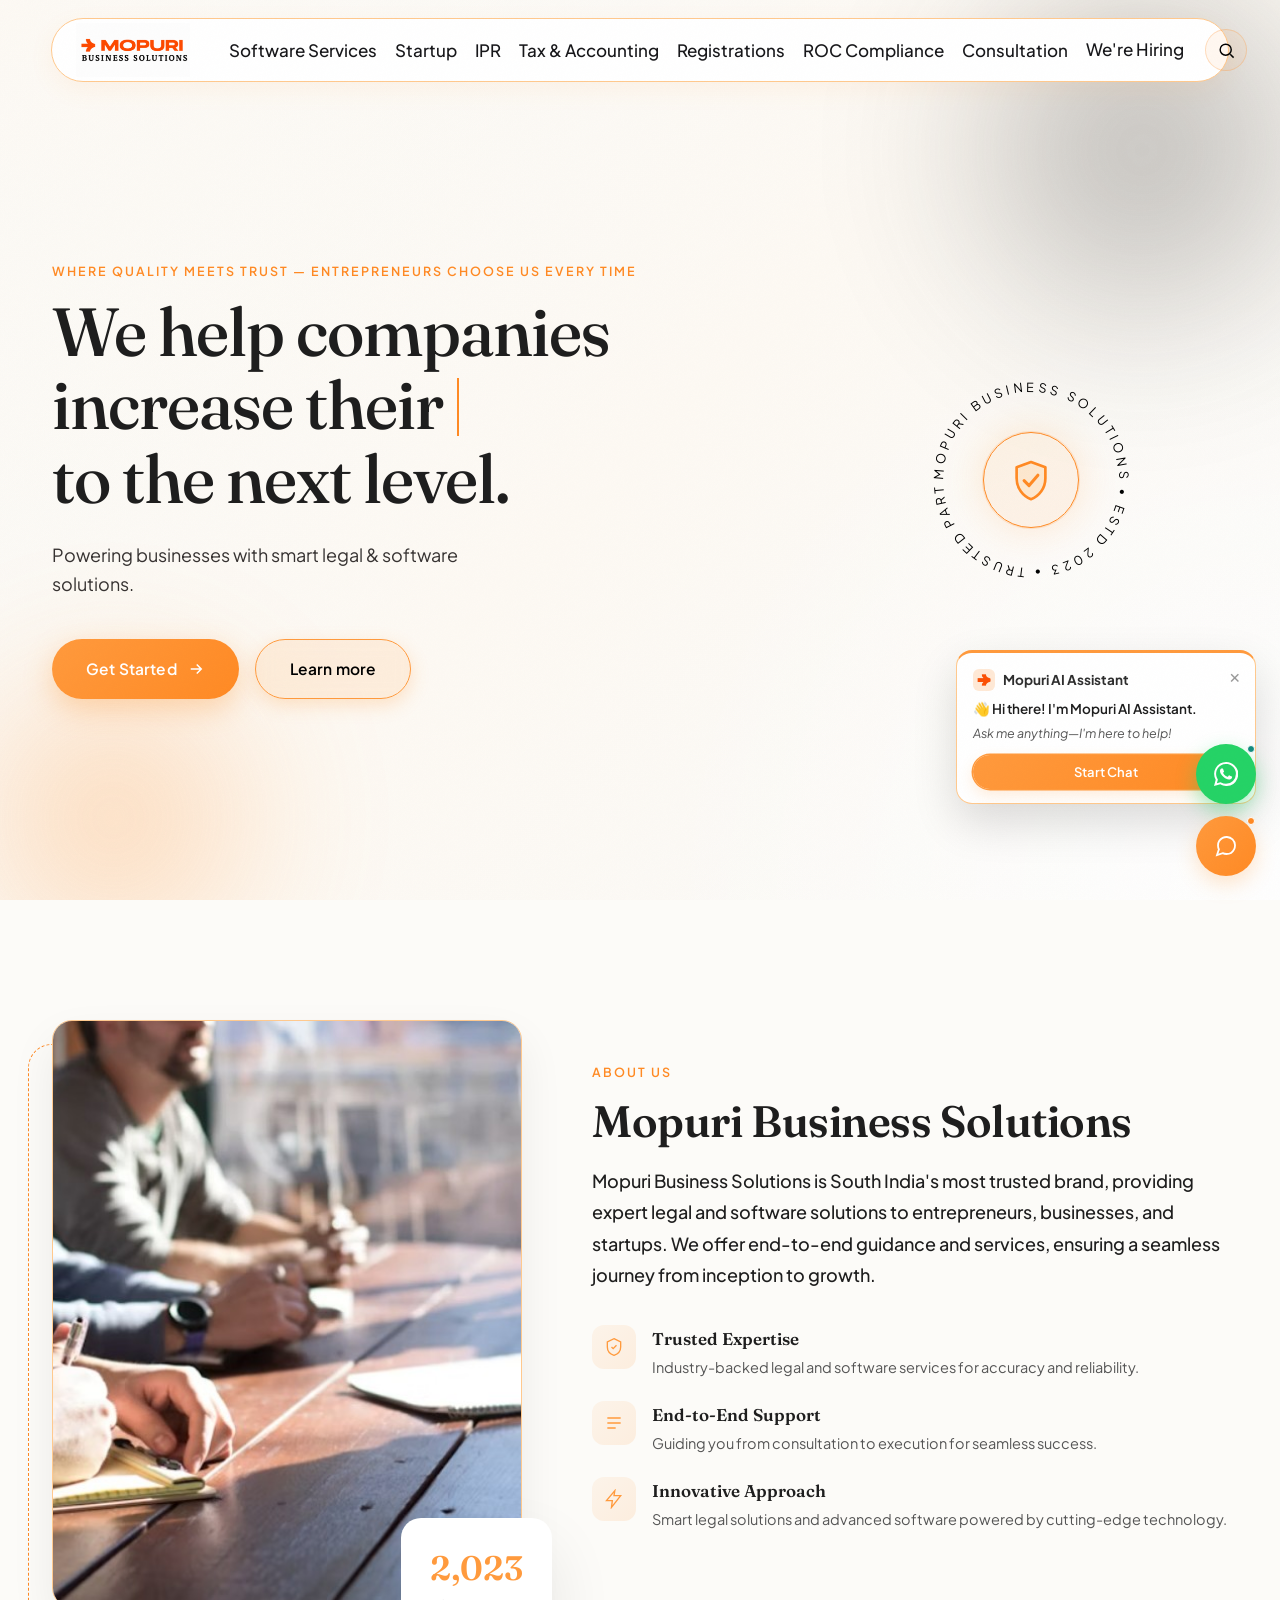
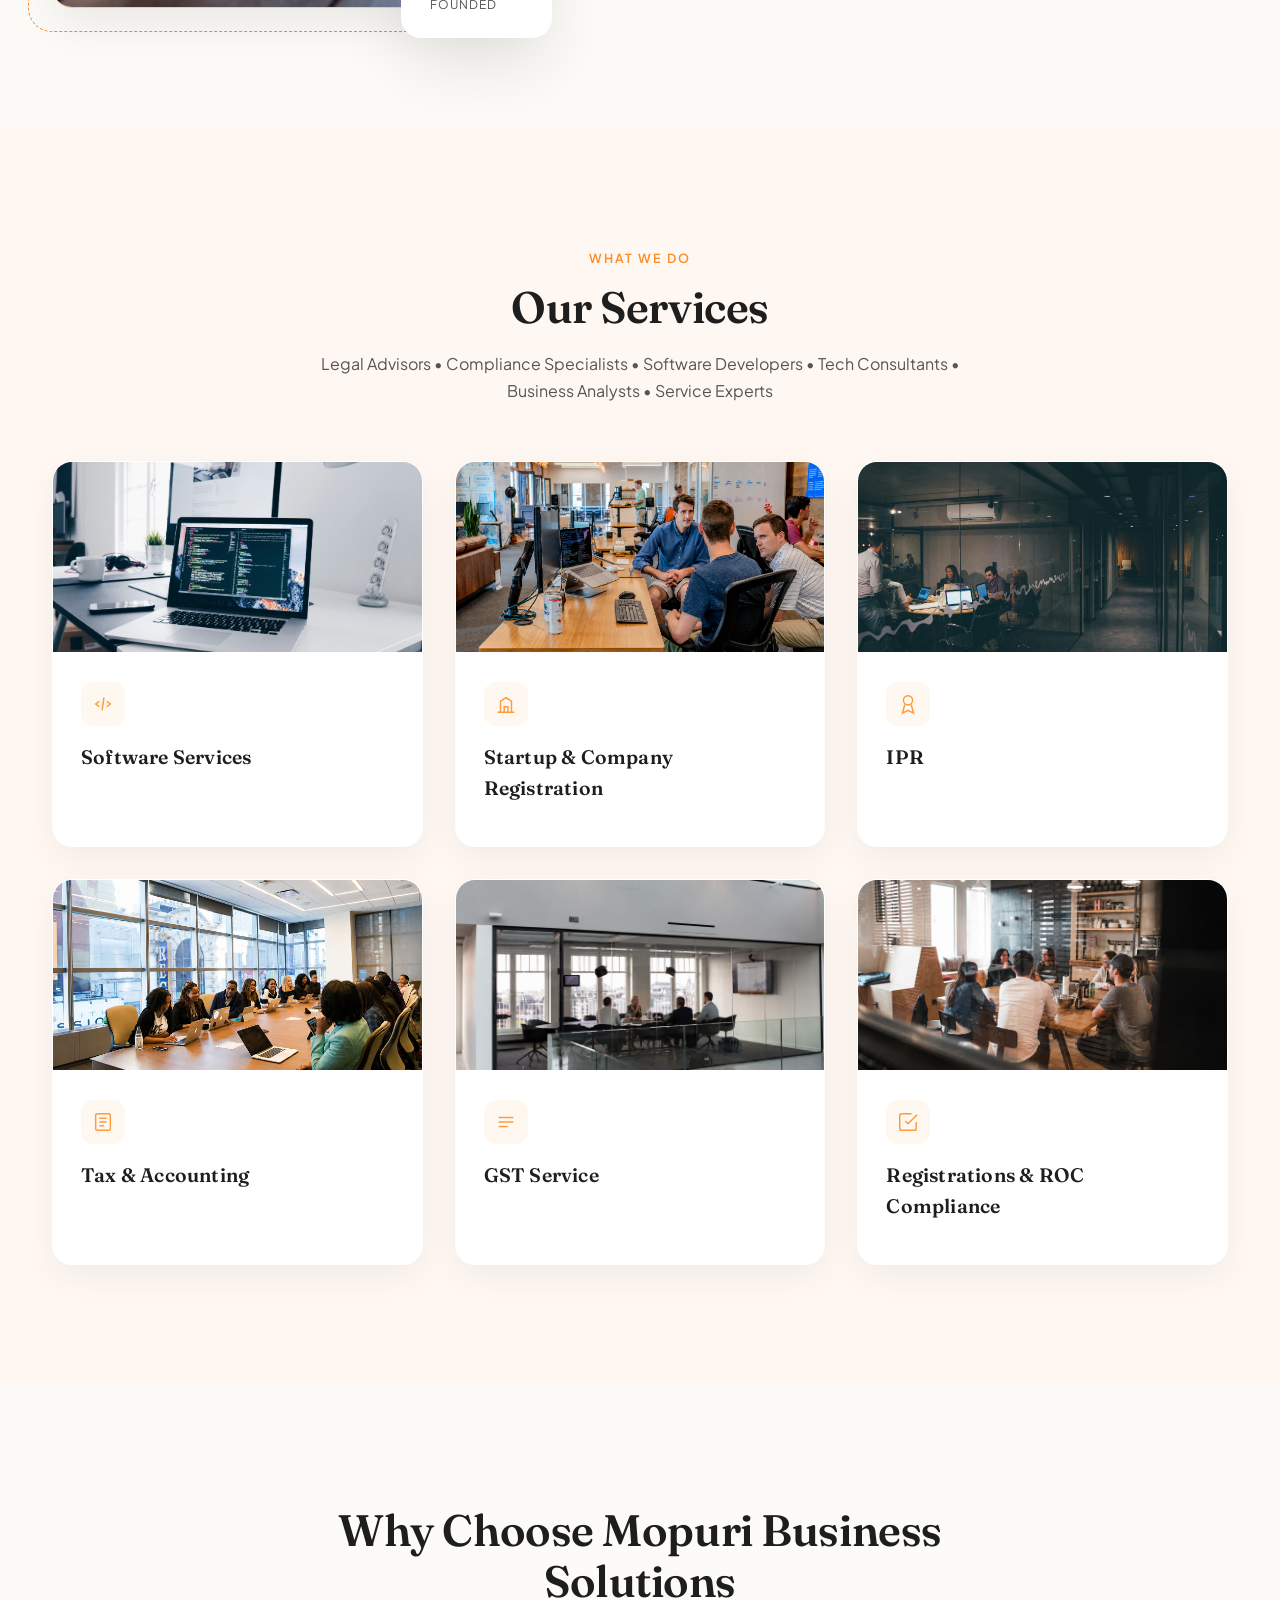
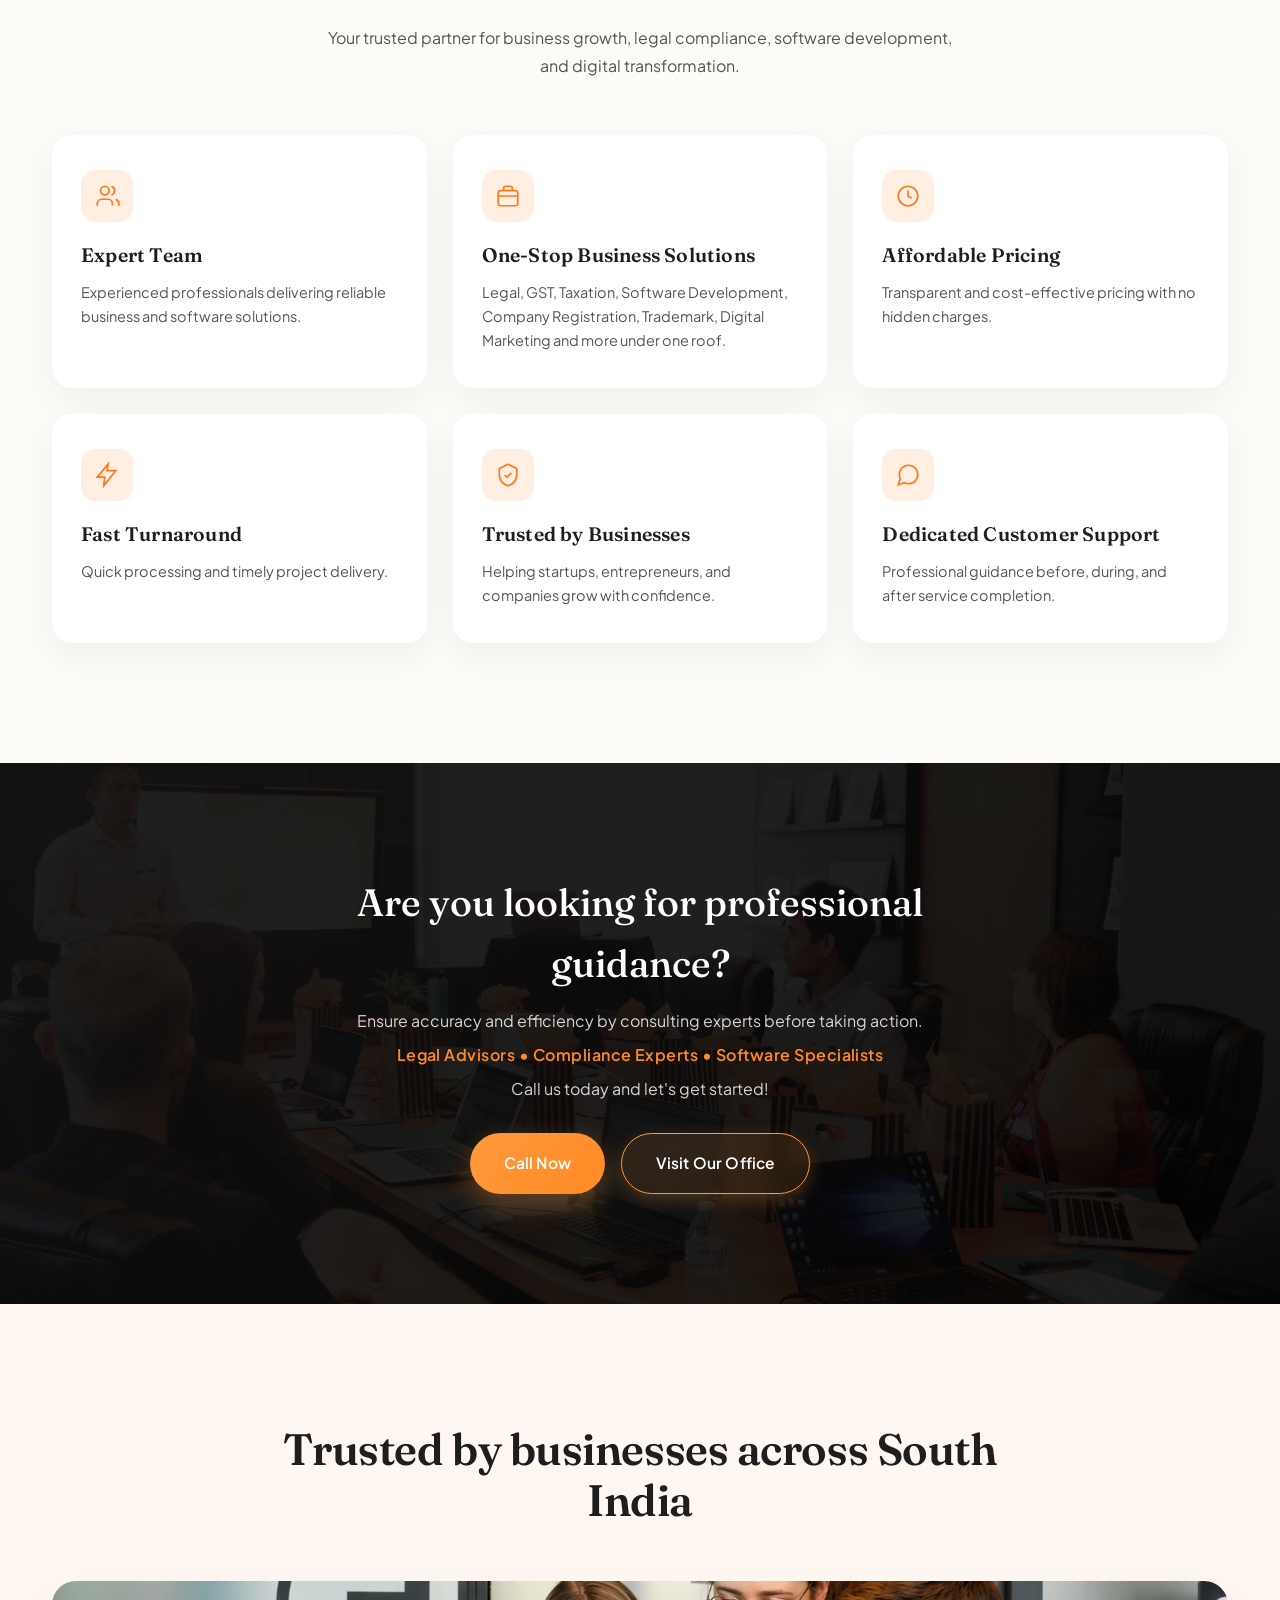
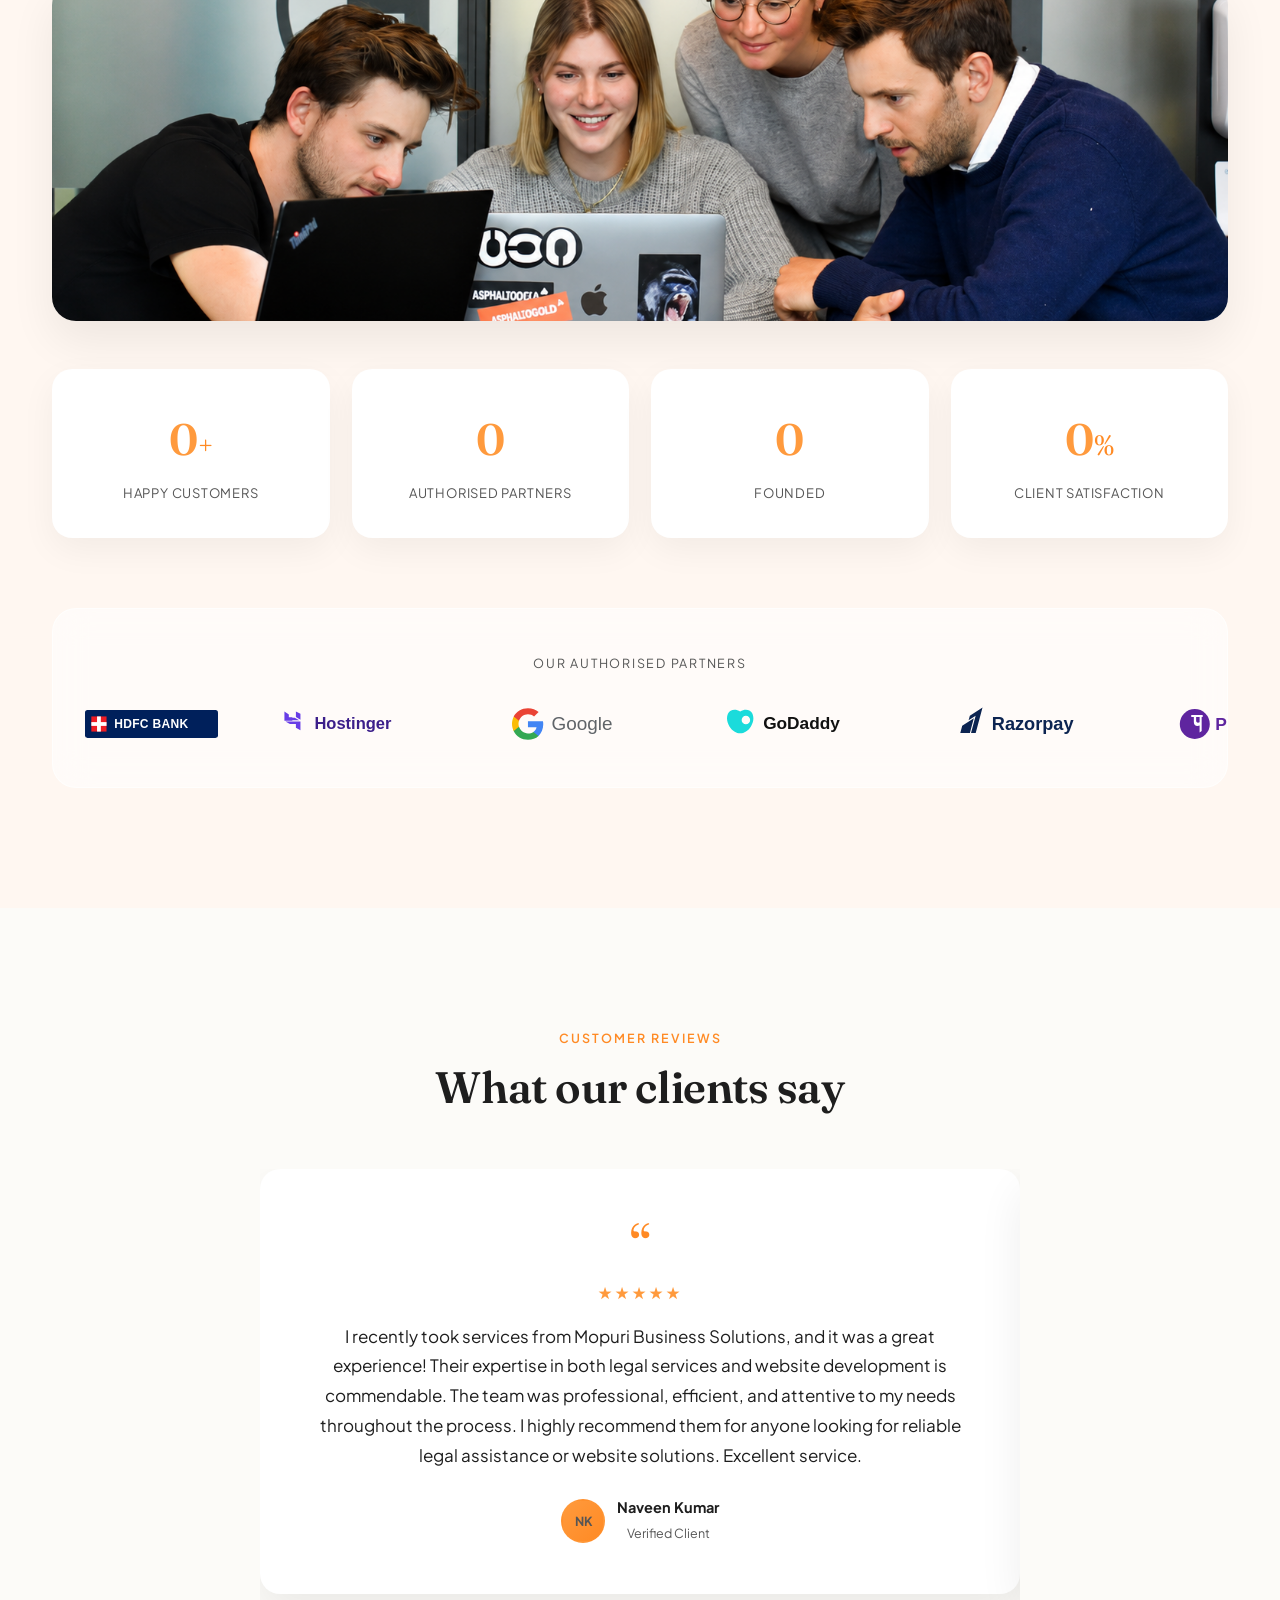
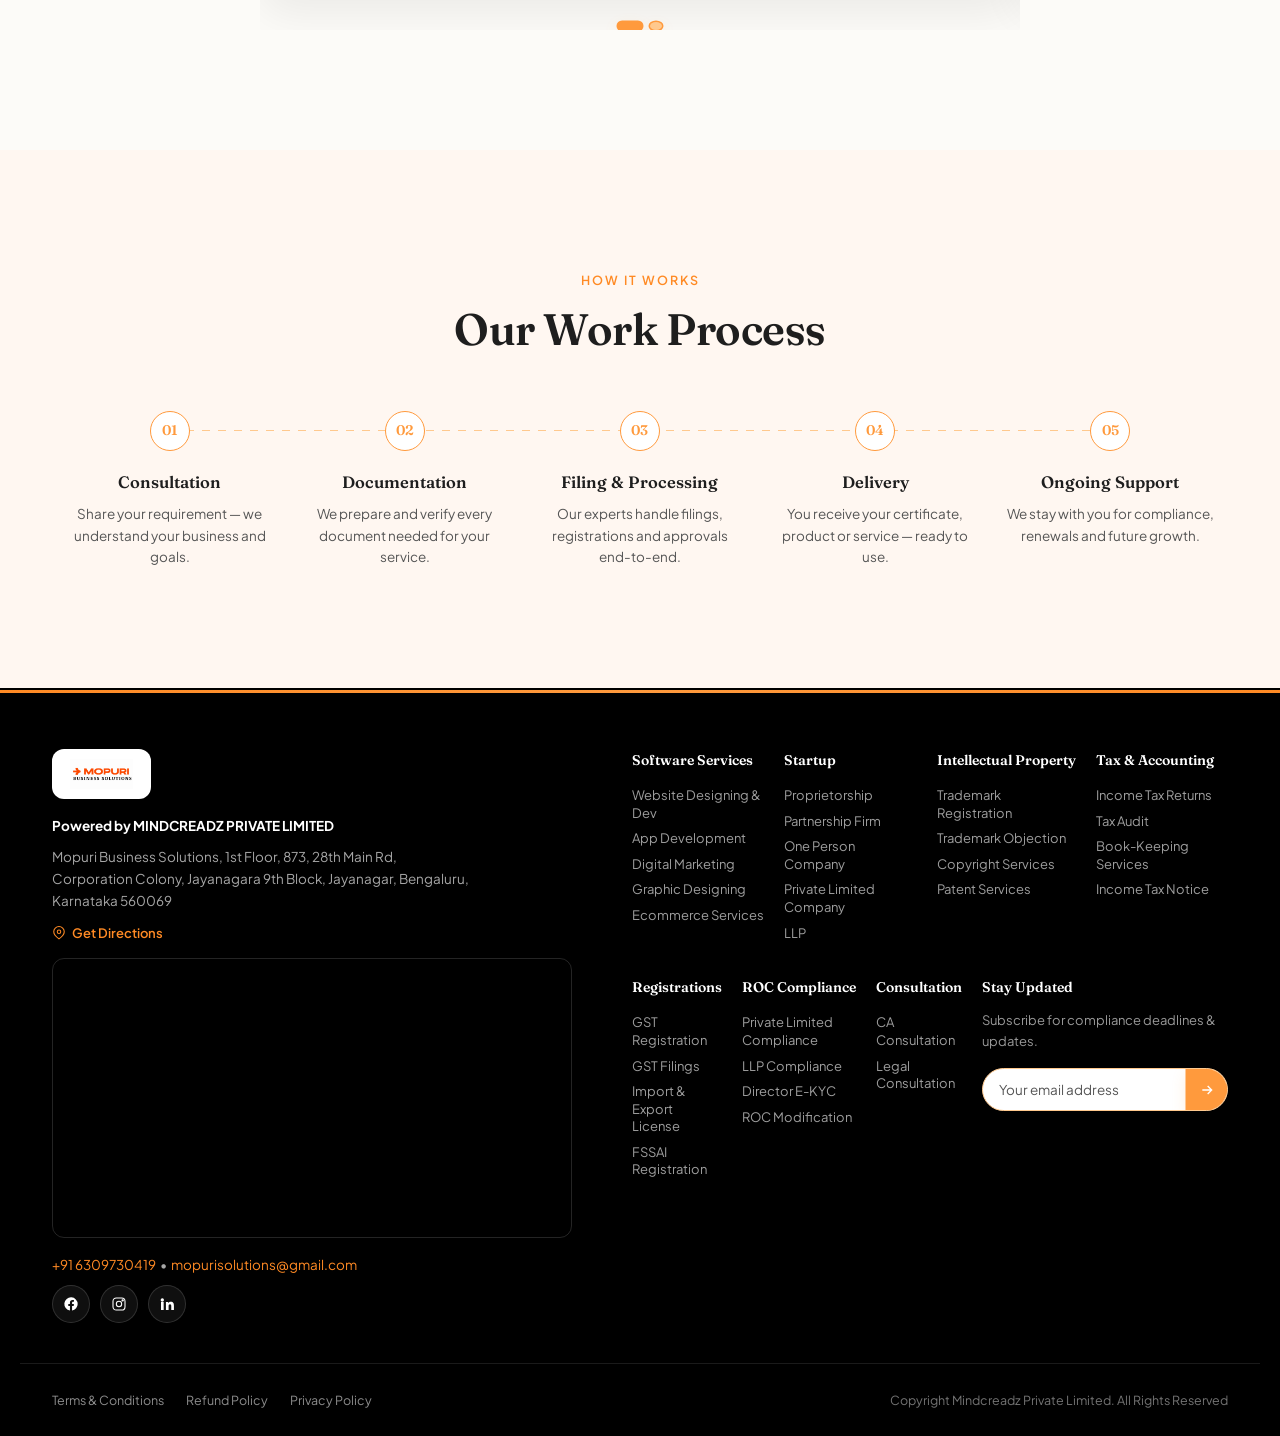
==== commit f26622e6: "Fix Vercel root deployment" ====
--- a/index.html
+++ b/index.html
@@ -8,11 +8,11 @@
 <link rel="preconnect" href="https://fonts.googleapis.com">
 <link rel="preconnect" href="https://fonts.gstatic.com" crossorigin>
 <link href="https://fonts.googleapis.com/css2?family=Fraunces:opsz,wght@9..144,300;9..144,400;9..144,500;9..144,600;9..144,700&family=Plus+Jakarta+Sans:wght@300;400;500;600;700;800&display=swap" rel="stylesheet">
-<link rel="icon" type="image/x-icon" href="../assets/favicon.ico">
-<link rel="apple-touch-icon" href="../assets/logo-mark.png">
+<link rel="icon" type="image/png" href="assets/logo-mark.png">
+<link rel="apple-touch-icon" href="assets/logo-mark.png">
 <meta name="theme-color" content="#ff7a00">
-<link rel="stylesheet" href="../css/style.css">
-<link rel="stylesheet" href="../css/premium-enhancements.css">
+<link rel="stylesheet" href="css/style.css">
+<link rel="stylesheet" href="css/premium-enhancements.css">
 </head>
 <body>
 
@@ -23,7 +23,7 @@
 <header class="navbar" id="navbar">
   <div class="navbar-inner">
     <a href="index.html" class="brand">
-      <img src="../assets/logo.png" alt="Mopuri Business Solutions" class="brand-logo">
+      <img src="assets/logo.png" alt="Mopuri Business Solutions" class="brand-logo">
     </a>
 
     <nav class="main-nav" id="mainNav">
@@ -199,7 +199,7 @@
   <div class="container about-grid">
     <div class="about-media">
       <div class="about-card about-card-main reveal-up">
-        <img src="../assets/about-team.jpg" alt="Mopuri Business Solutions consultant at work">
+        <img src="assets/about-team.jpg" alt="Mopuri Business Solutions consultant at work">
       </div>
       <div class="about-card about-card-float reveal-up" data-delay="2">
         <div class="stat-mini">
@@ -261,7 +261,7 @@
       <article id="svc-software" class="service-card reveal-up" data-delay="0" data-tilt>
         <a href="service.html?id=website-designing-development" class="service-card-link" aria-label="Software Services — view details">
           <div class="service-card-img">
-            <img src="../assets/software.jpg" alt="Software development services">
+            <img src="assets/software.jpg" alt="Software development services">
           </div>
           <div class="service-card-body">
             <span class="service-icon">
@@ -275,7 +275,7 @@
       <article id="svc-startup" class="service-card reveal-up" data-delay="1" data-tilt>
         <a href="service.html?id=private-limited-company" class="service-card-link" aria-label="Startup &amp; Company Registration — view details">
           <div class="service-card-img">
-            <img src="../assets/software-services.png" alt="Startup and company registration">
+            <img src="assets/software-services.png" alt="Startup and company registration">
           </div>
           <div class="service-card-body">
             <span class="service-icon">
@@ -289,7 +289,7 @@
       <article id="svc-ipr" class="service-card reveal-up" data-delay="2" data-tilt>
         <a href="service.html?id=trademark-registration" class="service-card-link" aria-label="IPR — view details">
           <div class="service-card-img">
-            <img src="../assets/startup-registration.jpg" alt="Intellectual property services">
+            <img src="assets/startup-registration.jpg" alt="Intellectual property services">
           </div>
           <div class="service-card-body">
             <span class="service-icon">
@@ -303,7 +303,7 @@
       <article id="svc-tax" class="service-card reveal-up" data-delay="0" data-tilt>
         <a href="service.html?id=income-tax-returns" class="service-card-link" aria-label="Tax &amp; Accounting — view details">
           <div class="service-card-img">
-            <img src="../assets/IP.png" alt="Tax and accounting services">
+            <img src="assets/IP.png" alt="Tax and accounting services">
           </div>
           <div class="service-card-body">
             <span class="service-icon">
@@ -317,7 +317,7 @@
       <article id="svc-gst" class="service-card reveal-up" data-delay="1" data-tilt>
         <a href="service.html?id=gst-registration" class="service-card-link" aria-label="GST Service — view details">
           <div class="service-card-img">
-            <img src="../assets/service-card.png" alt="GST service">
+            <img src="assets/service-card.png" alt="GST service">
           </div>
           <div class="service-card-body">
             <span class="service-icon">
@@ -331,7 +331,7 @@
       <article id="svc-registrations" class="service-card reveal-up" data-delay="2" data-tilt>
         <a href="service.html?id=private-limited-compliance" class="service-card-link" aria-label="Registrations &amp; ROC Compliance — view details">
           <div class="service-card-img">
-            <img src="../assets/service.card1.png" alt="ROC compliance and registrations">
+            <img src="assets/service.card1.png" alt="ROC compliance and registrations">
           </div>
           <div class="service-card-body">
             <span class="service-icon">
@@ -408,7 +408,7 @@
 <!-- ============ CTA STRIP ============ -->
 <section class="cta-strip" id="consultation">
   <div class="cta-strip-bg">
-    <img src="../assets/consultation.jpg" alt="">
+    <img src="assets/consultation.jpg" alt="">
   </div>
   <div class="container cta-strip-content">
     <h2 class="reveal-up">Are you looking for professional guidance?</h2>
@@ -429,7 +429,7 @@
     </div>
 
     <div class="why-media reveal-up" data-delay="1">
-      <img src="../assets/why.png" alt="Mopuri Business Solutions team working with clients">
+      <img src="assets/why.png" alt="Mopuri Business Solutions team working with clients">
     </div>
 
     <div class="stats-row">
@@ -454,17 +454,17 @@
     <div class="partners-marquee reveal-up" data-delay="1">
       <p class="partners-label">Our Authorised Partners</p>
       <div class="marquee-track" id="marqueeTrack">
-        <span class="partner-chip"><img class="partner-logo" src="../assets/hdfcbank.svg" alt="HDFC Bank"></span>
-        <span class="partner-chip"><img class="partner-logo" src="../assets/hostinger.svg" alt="Hostinger"></span>
-        <span class="partner-chip"><img class="partner-logo" src="../assets/google.svg" alt="Google"></span>
-        <span class="partner-chip"><img class="partner-logo" src="../assets/godaddy.svg" alt="GoDaddy"></span>
-        <span class="partner-chip"><img class="partner-logo" src="../assets/razorpay.svg" alt="Razorpay"></span>
-        <span class="partner-chip"><img class="partner-logo" src="../assets/phonepe.svg" alt="PhonePe"></span>
-        <span class="partner-chip"><img class="partner-logo" src="../assets/nkghr.svg" alt="NKG HR"></span>
-        <span class="partner-chip"><img class="partner-logo" src="../assets/theonestop.svg" alt="The One Stop"></span>
-        <span class="partner-chip"><img class="partner-logo" src="../assets/finchefindia.svg" alt="FinChef India"></span>
-        <span class="partner-chip"><img class="partner-logo" src="../assets/emudhra.svg" alt="eMudra"></span>
-        <span class="partner-chip"><img class="partner-logo" src="../assets/idfcfirstbank.svg" alt="IDFC First Bank"></span>
+        <span class="partner-chip"><img class="partner-logo" src="assets/hdfcbank.svg" alt="HDFC Bank"></span>
+        <span class="partner-chip"><img class="partner-logo" src="assets/hostinger.svg" alt="Hostinger"></span>
+        <span class="partner-chip"><img class="partner-logo" src="assets/google.svg" alt="Google"></span>
+        <span class="partner-chip"><img class="partner-logo" src="assets/godaddy.svg" alt="GoDaddy"></span>
+        <span class="partner-chip"><img class="partner-logo" src="assets/razorpay.svg" alt="Razorpay"></span>
+        <span class="partner-chip"><img class="partner-logo" src="assets/phonepe.svg" alt="PhonePe"></span>
+        <span class="partner-chip"><img class="partner-logo" src="assets/nkghr.svg" alt="NKG HR"></span>
+        <span class="partner-chip"><img class="partner-logo" src="assets/theonestop.svg" alt="The One Stop"></span>
+        <span class="partner-chip"><img class="partner-logo" src="assets/finchefindia.svg" alt="FinChef India"></span>
+        <span class="partner-chip"><img class="partner-logo" src="assets/emudhra.svg" alt="eMudra"></span>
+        <span class="partner-chip"><img class="partner-logo" src="assets/idfcfirstbank.svg" alt="IDFC First Bank"></span>
       </div>
     </div>
   </div>
@@ -558,7 +558,7 @@
   <div class="container footer-top">
     <div class="footer-brand">
       <a href="index.html" class="footer-logo-badge" aria-label="Mopuri Business Solutions — Home">
-        <img src="../assets/logo.png" alt="Mopuri Business Solutions" class="footer-logo">
+        <img src="assets/logo.png" alt="Mopuri Business Solutions" class="footer-logo">
       </a>
       <p><strong>Powered by MINDCREADZ PRIVATE LIMITED</strong></p>
       <p class="footer-address">Mopuri Business Solutions, 1st Floor, 873, 28th Main Rd, Corporation Colony, Jayanagara 9th Block, Jayanagar, Bengaluru, Karnataka 560069</p>
@@ -575,7 +575,7 @@
           allowfullscreen>
         </iframe>
       </div>
-      <p class="footer-contacts"><a href="tel:+916309730419">+91 6309730419</a> &nbsp;&#8226;&nbsp; <a href="mailto:info@mopuri.in">info@mopuri.in</a></p>
+      <p class="footer-contacts"><a href="tel:+916309730419">+91 6309730419</a> &nbsp;&#8226;&nbsp; <a href="mailto:mopurisolutions@gmail.com">mopurisolutions@gmail.com</a></p>
       <div class="social-row">
         <a href="https://www.facebook.com/profile.php?id=61572897300471" target="_blank" rel="noopener" aria-label="Facebook" class="social-icon"><svg viewBox="0 0 24 24" width="16" height="16" fill="currentColor"><path d="M22 12a10 10 0 10-11.6 9.9v-7H7.9V12h2.5V9.8c0-2.5 1.5-3.9 3.8-3.9 1.1 0 2.2.2 2.2.2v2.4h-1.2c-1.2 0-1.6.8-1.6 1.6V12h2.8l-.4 2.9h-2.4v7A10 10 0 0022 12z"/></svg></a>
         <a href="https://www.instagram.com/mopuri_business_solutions/" target="_blank" rel="noopener" aria-label="Instagram" class="social-icon"><svg viewBox="0 0 24 24" width="16" height="16" fill="none" stroke="currentColor" stroke-width="1.6"><rect x="3" y="3" width="18" height="18" rx="5"/><circle cx="12" cy="12" r="4"/><circle cx="17.5" cy="6.5" r="1"/></svg></a>
@@ -678,7 +678,7 @@
 <div class="chatbot-welcome" id="chatbotWelcome" role="dialog" aria-label="Mopuri Assistant welcome message">
   <button class="chatbot-welcome-close" id="chatbotWelcomeClose" aria-label="Close welcome message">&times;</button>
   <div class="chatbot-welcome-head">
-    <img src="../assets/logo-mark.png" alt="" class="chatbot-welcome-avatar" aria-hidden="true">
+    <img src="assets/logo-mark.png" alt="" class="chatbot-welcome-avatar" aria-hidden="true">
     <strong>Mopuri AI Assistant</strong>
   </div>
   <div class="chatbot-welcome-body">
@@ -698,7 +698,7 @@
 
   <div class="chatbot-panel" id="chatbotPanel" role="dialog" aria-label="Mopuri Business Solutions chat assistant">
     <div class="chatbot-header">
-      <img src="../assets/logo-mark.png" alt="" class="chatbot-header-mark" aria-hidden="true">
+      <img src="assets/logo-mark.png" alt="" class="chatbot-header-mark" aria-hidden="true">
       <div class="chatbot-header-text">
         <strong>Mopuri Assistant</strong>
         <span><i class="chatbot-dot"></i> Online — typically replies instantly</span>
@@ -708,7 +708,7 @@
 
     <div class="chatbot-body" id="chatbotBody">
       <div class="chatbot-msg bot">
-        <img src="../assets/logo-mark.png" alt="" class="chatbot-msg-avatar" aria-hidden="true">
+        <img src="assets/logo-mark.png" alt="" class="chatbot-msg-avatar" aria-hidden="true">
         <div class="chatbot-bubble">Hi there 👋 I'm the Mopuri Assistant. What can I help you with today?</div>
       </div>
       <div class="chatbot-quick-replies" id="chatbotQuickReplies"></div>
@@ -722,8 +722,9 @@
   </div>
 </div>
 
-<script src="../js/services-data.js"></script>
-<script src="../js/script.js"></script>
+<script src="js/services-data.js"></script>
+<script src="js/form-mailer.js"></script>
+<script src="js/script.js"></script>
 <script>
   // Safety net: if script.js fails to load (or hasn't run its reveal
   // animation yet), make sure .reveal-up content still becomes visible
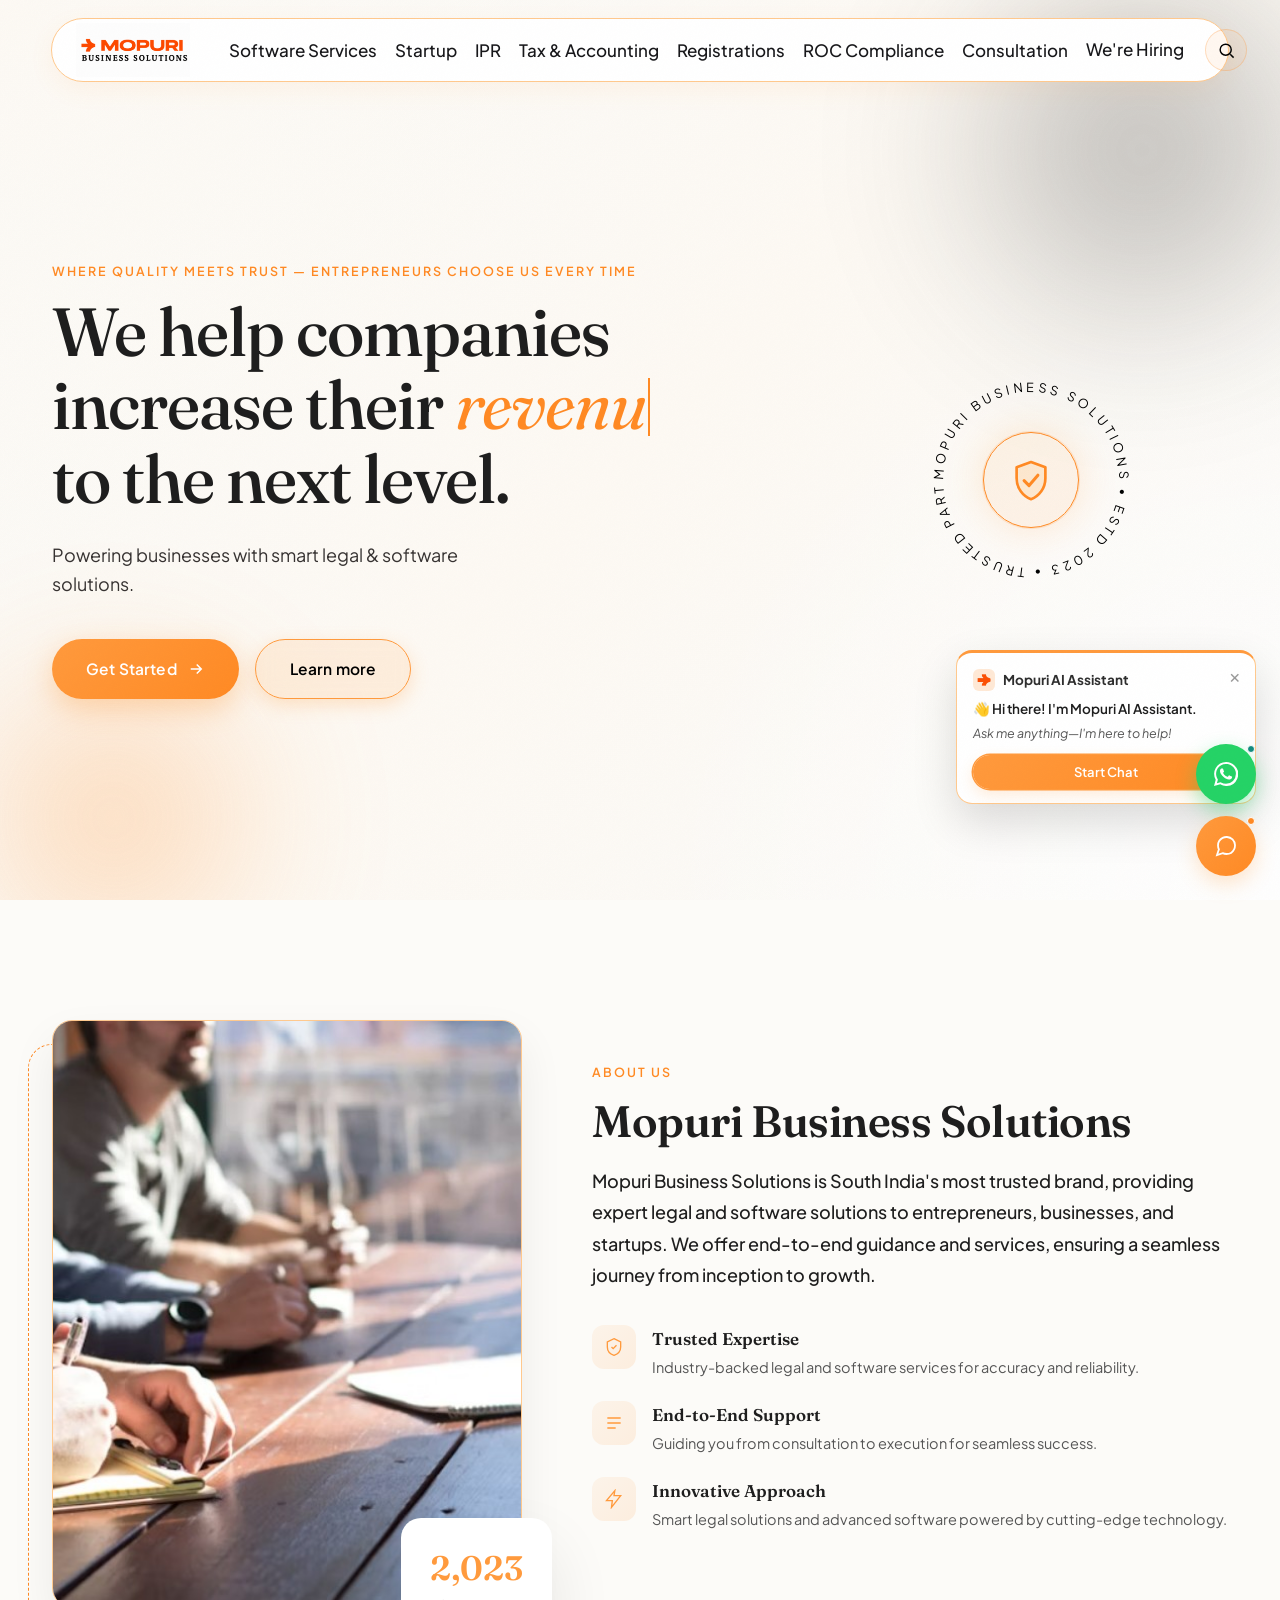
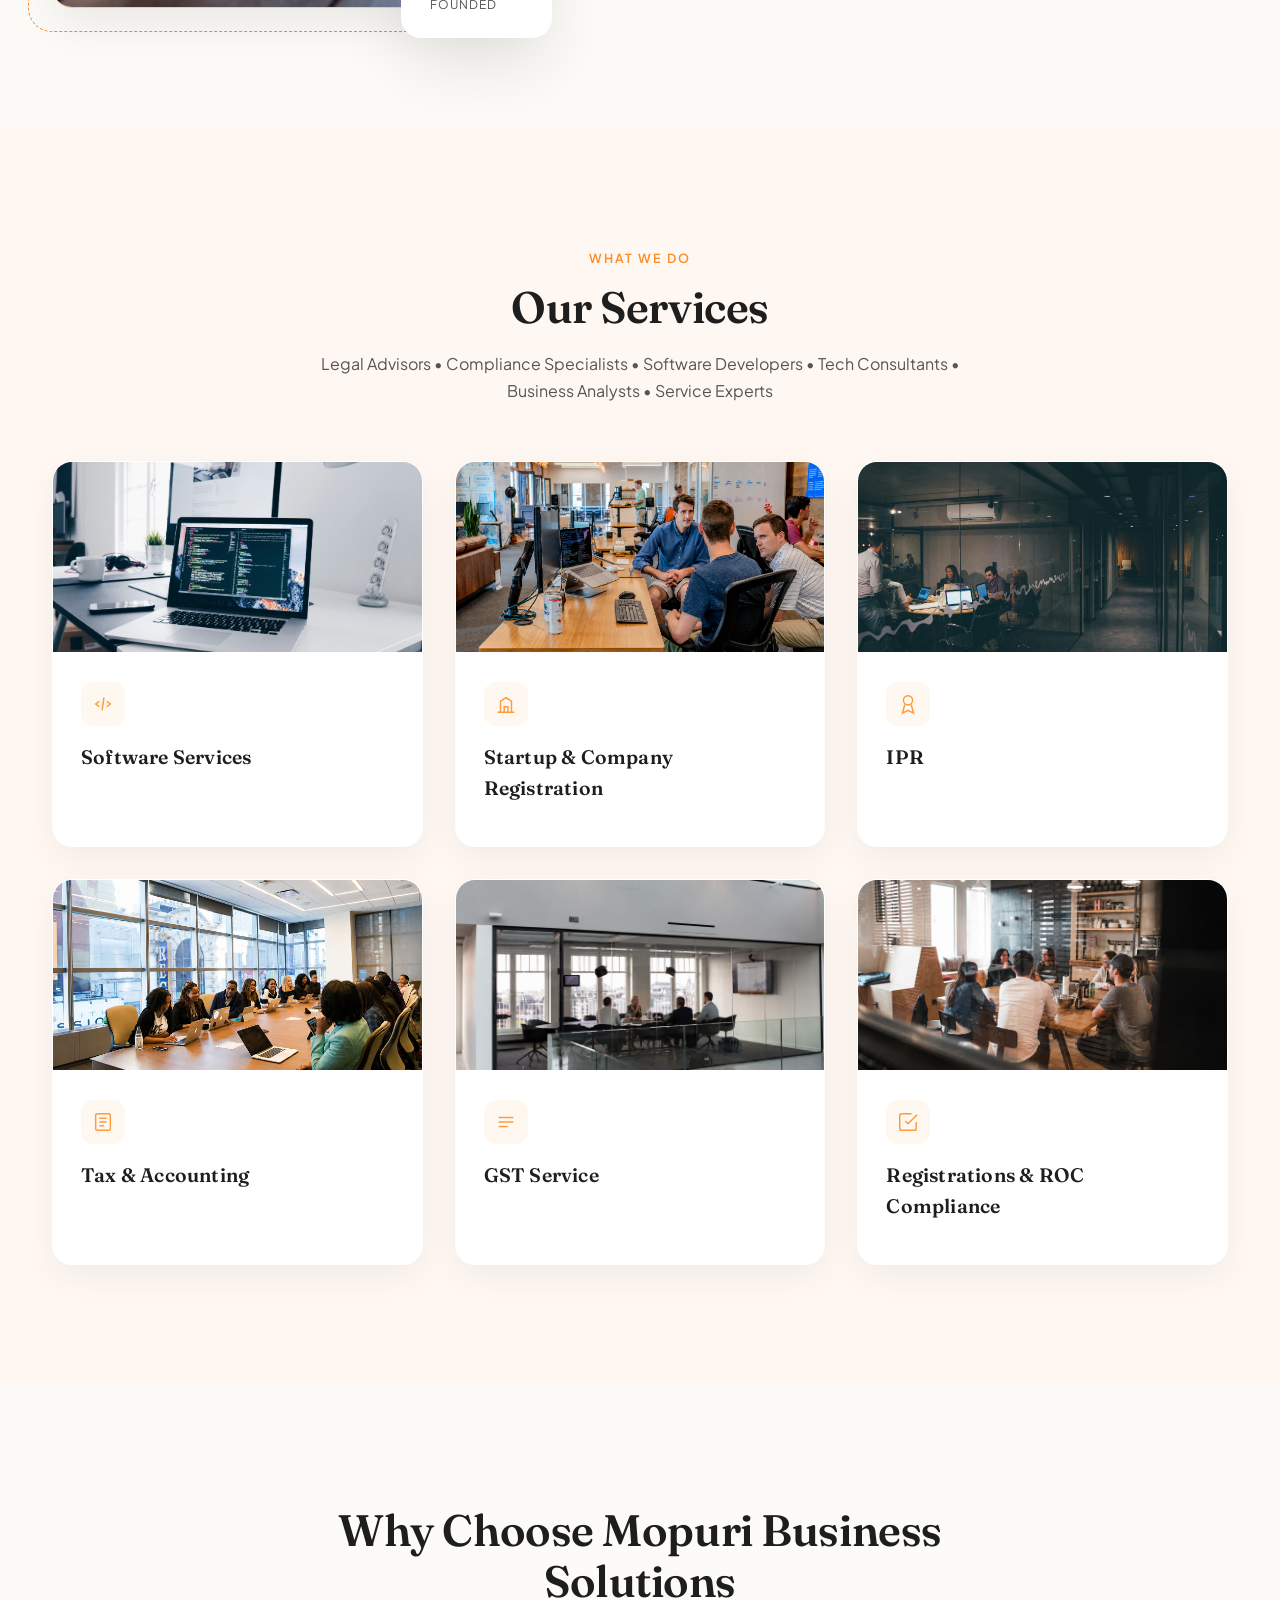
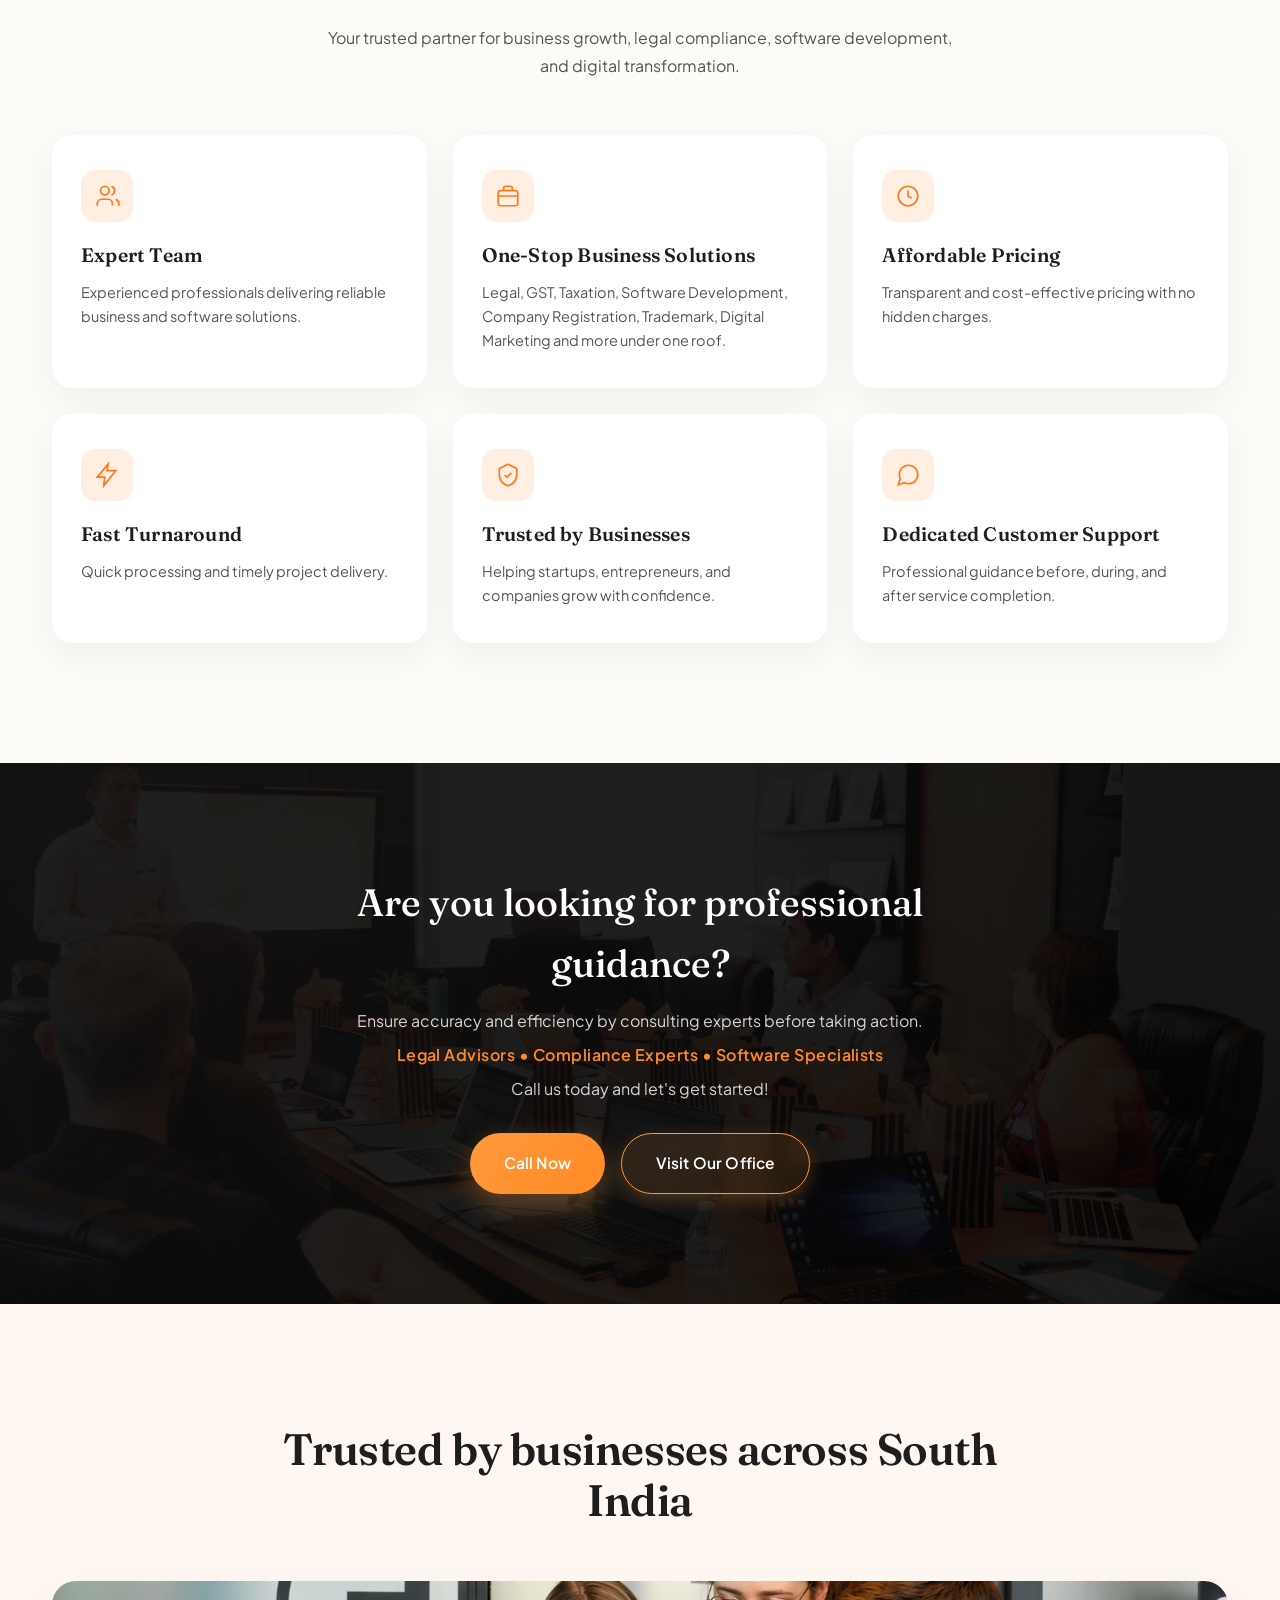
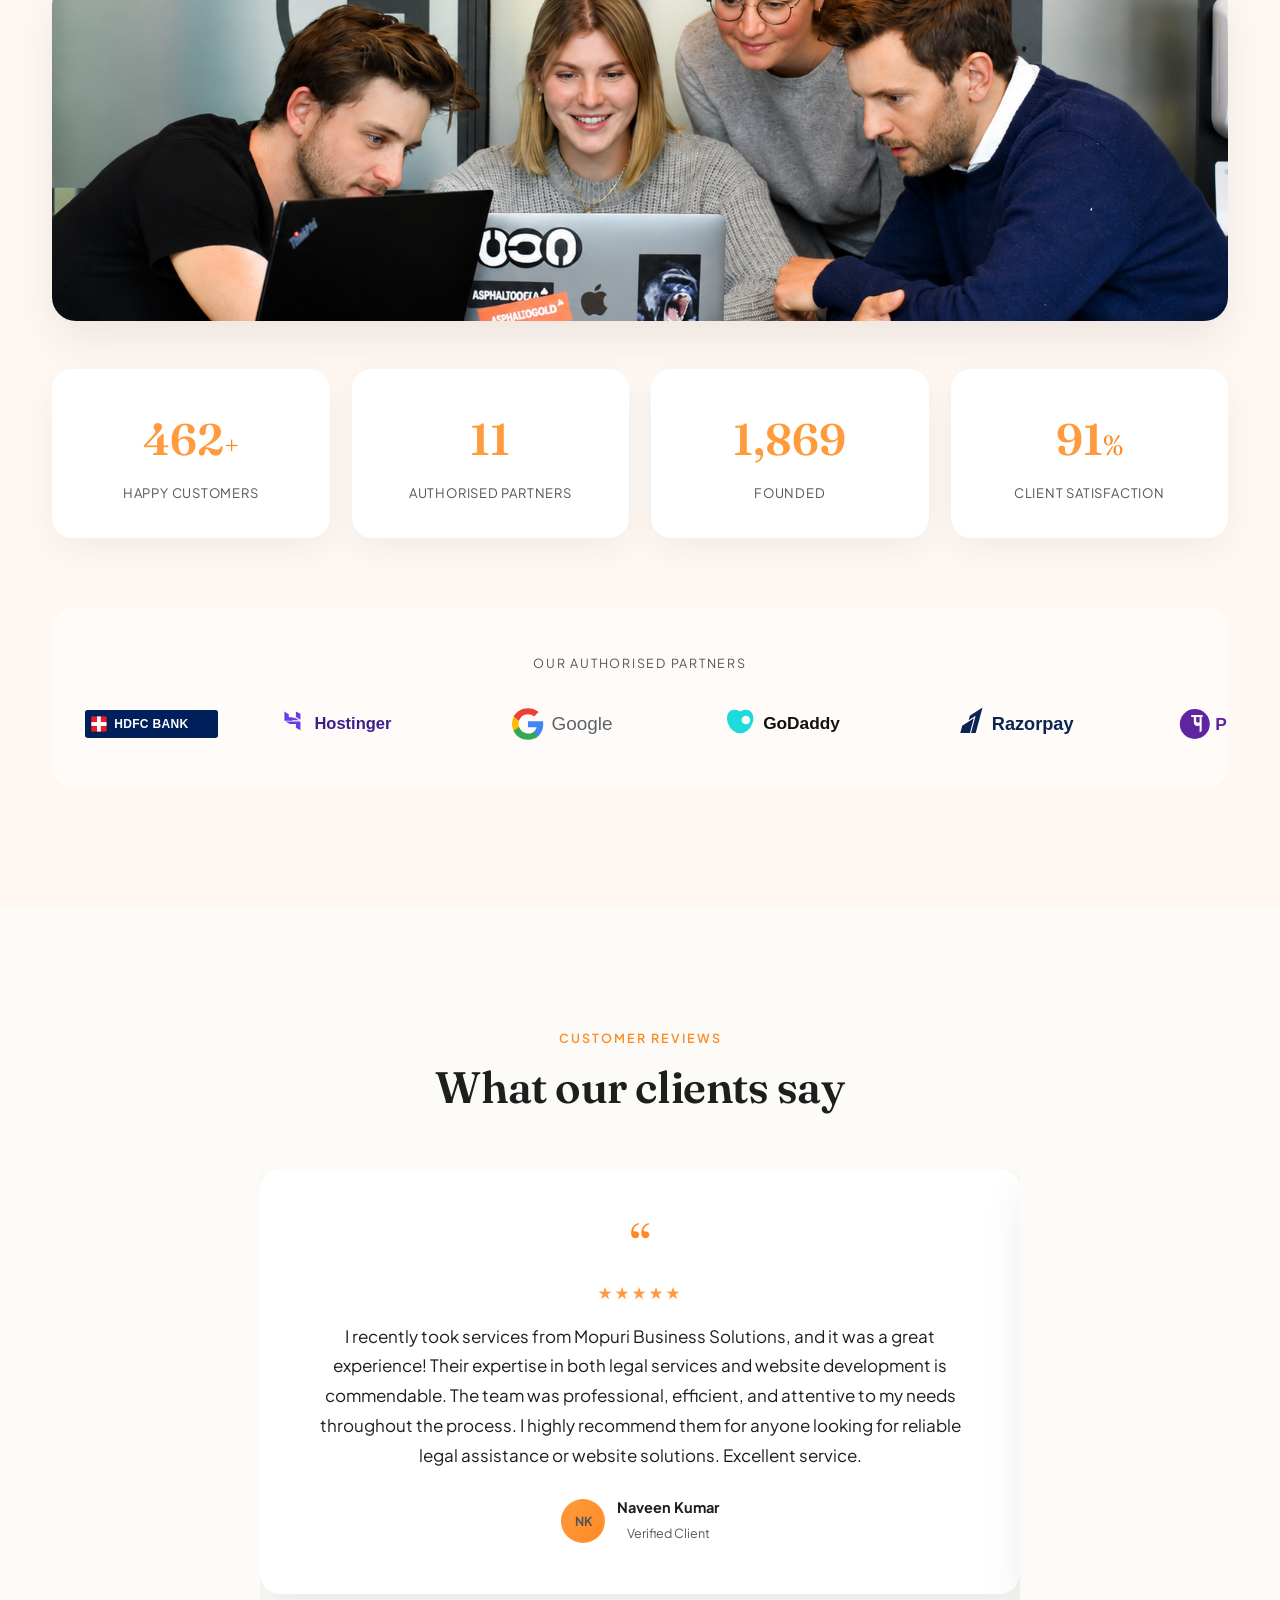
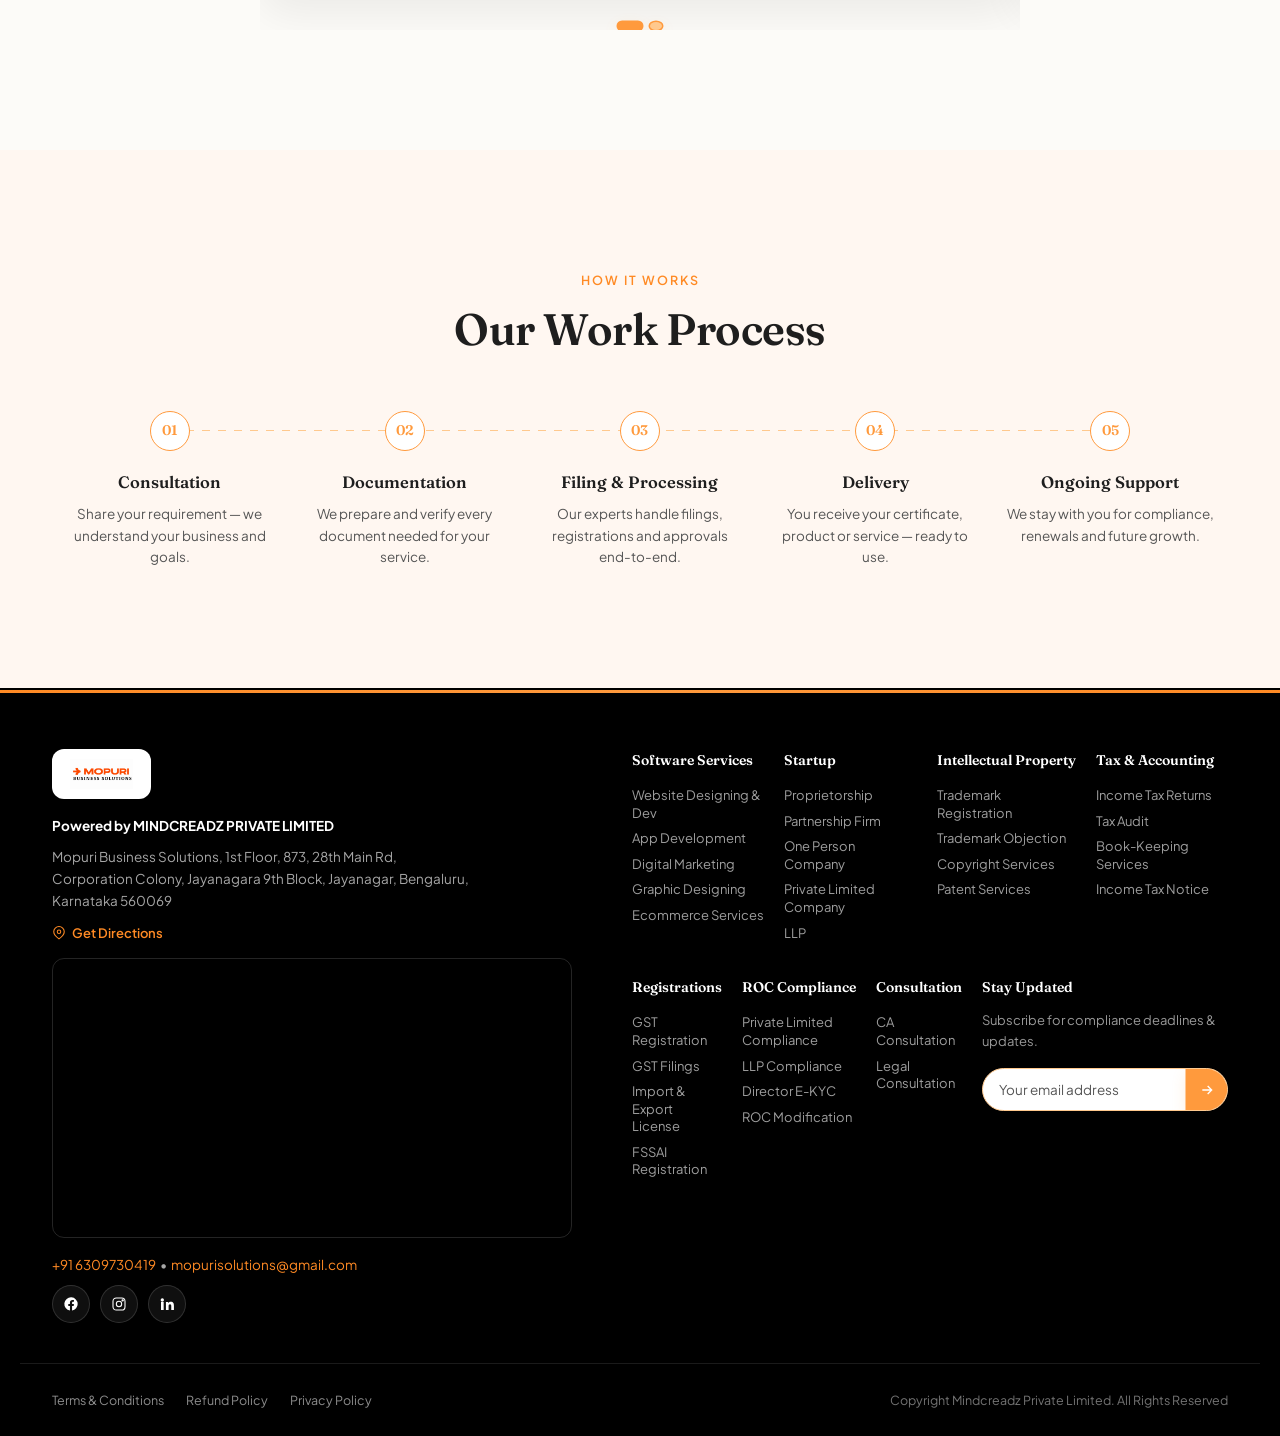
==== commit 60fbe8af: "Fix Vercel root deployment" ====
--- a/index.html
+++ b/index.html
@@ -547,8 +547,6 @@
     </div>
   </div>
 </section>
-
-<span id="signup" class="anchor-offset" aria-hidden="true"></span>
 
 </main>
 
